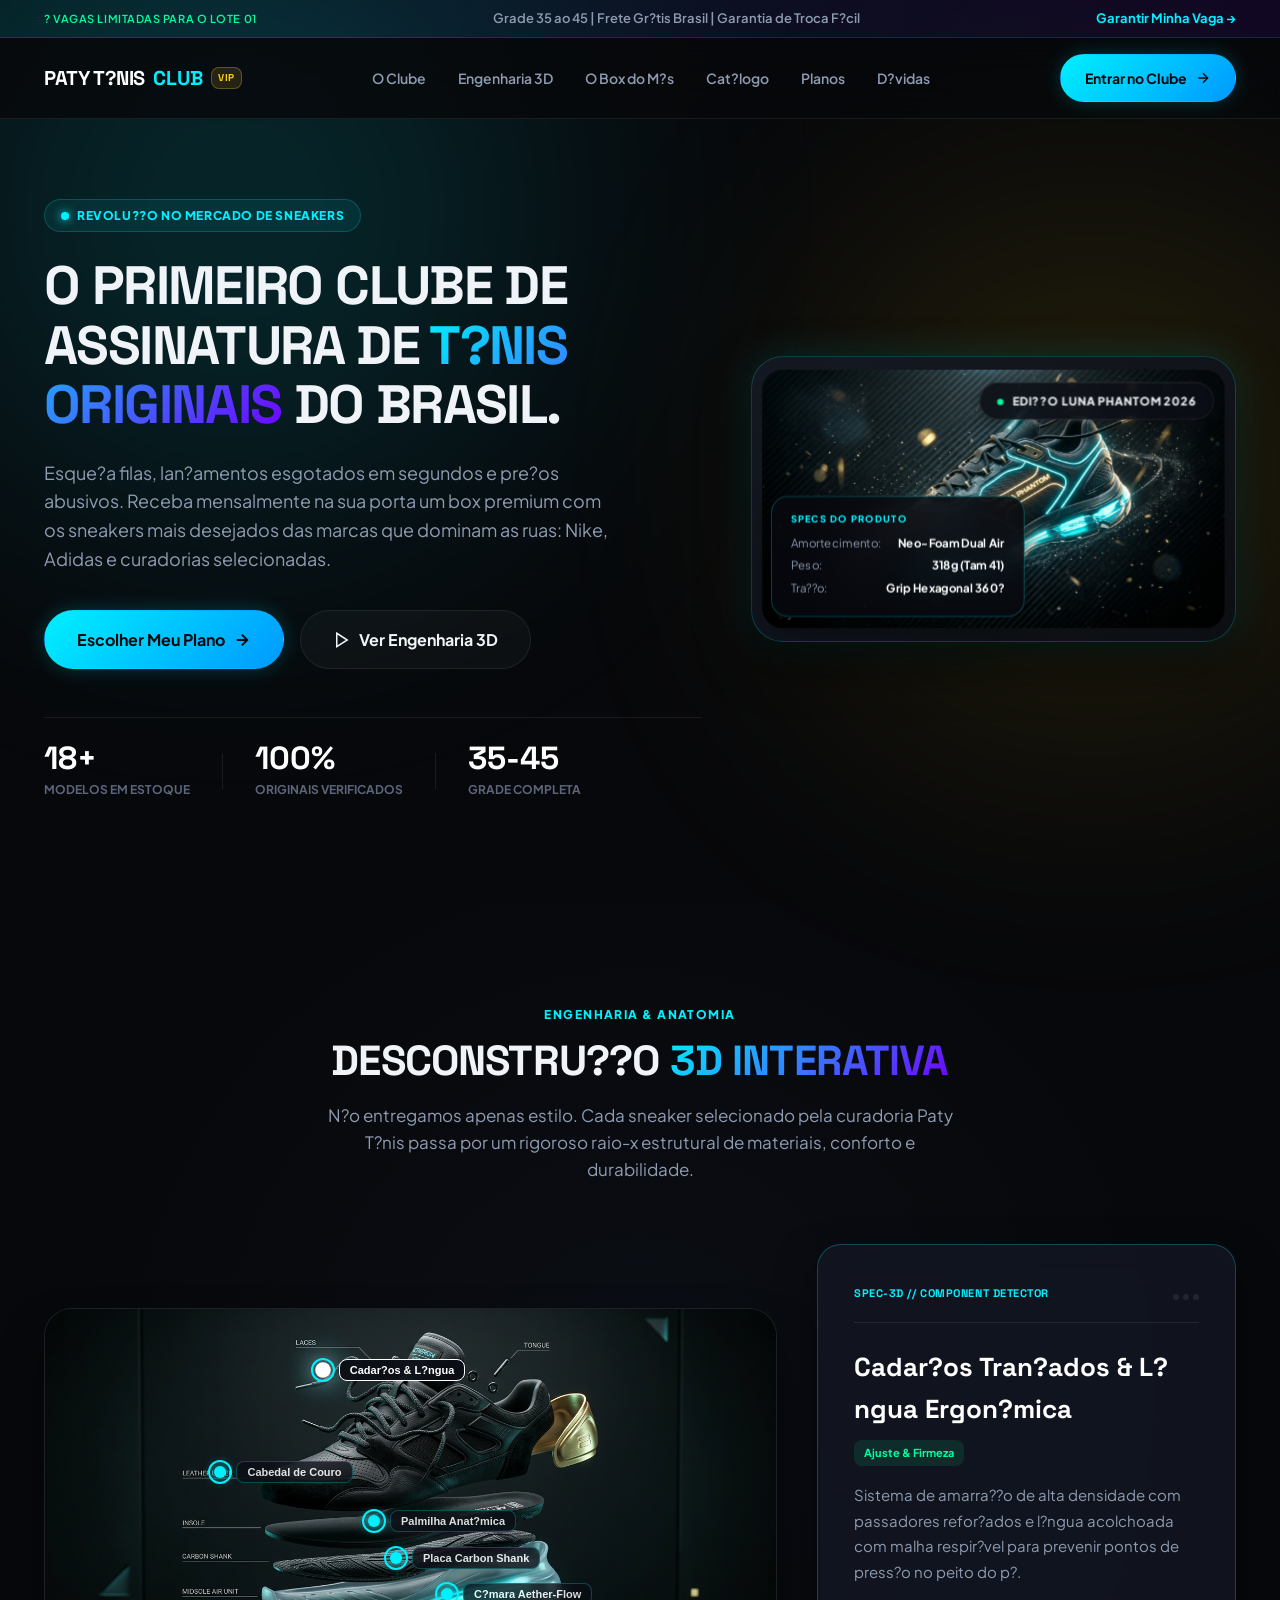
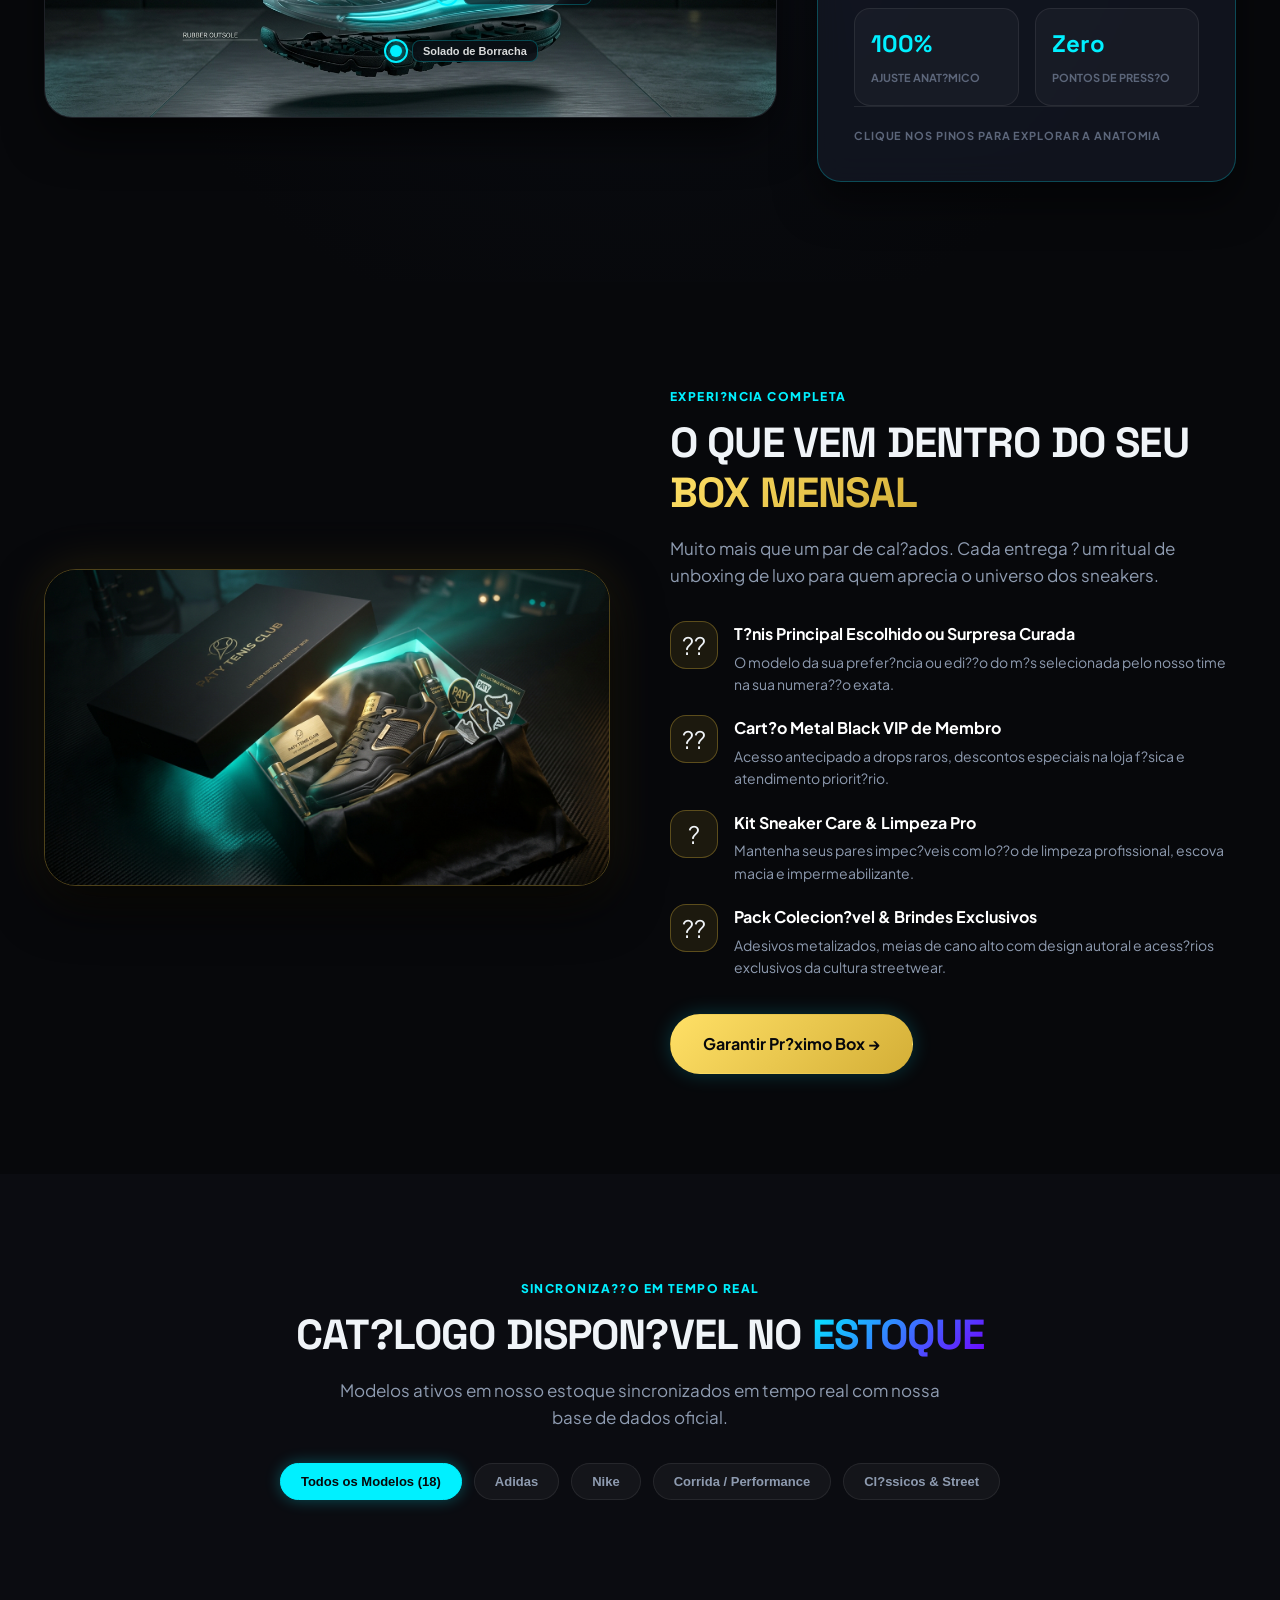
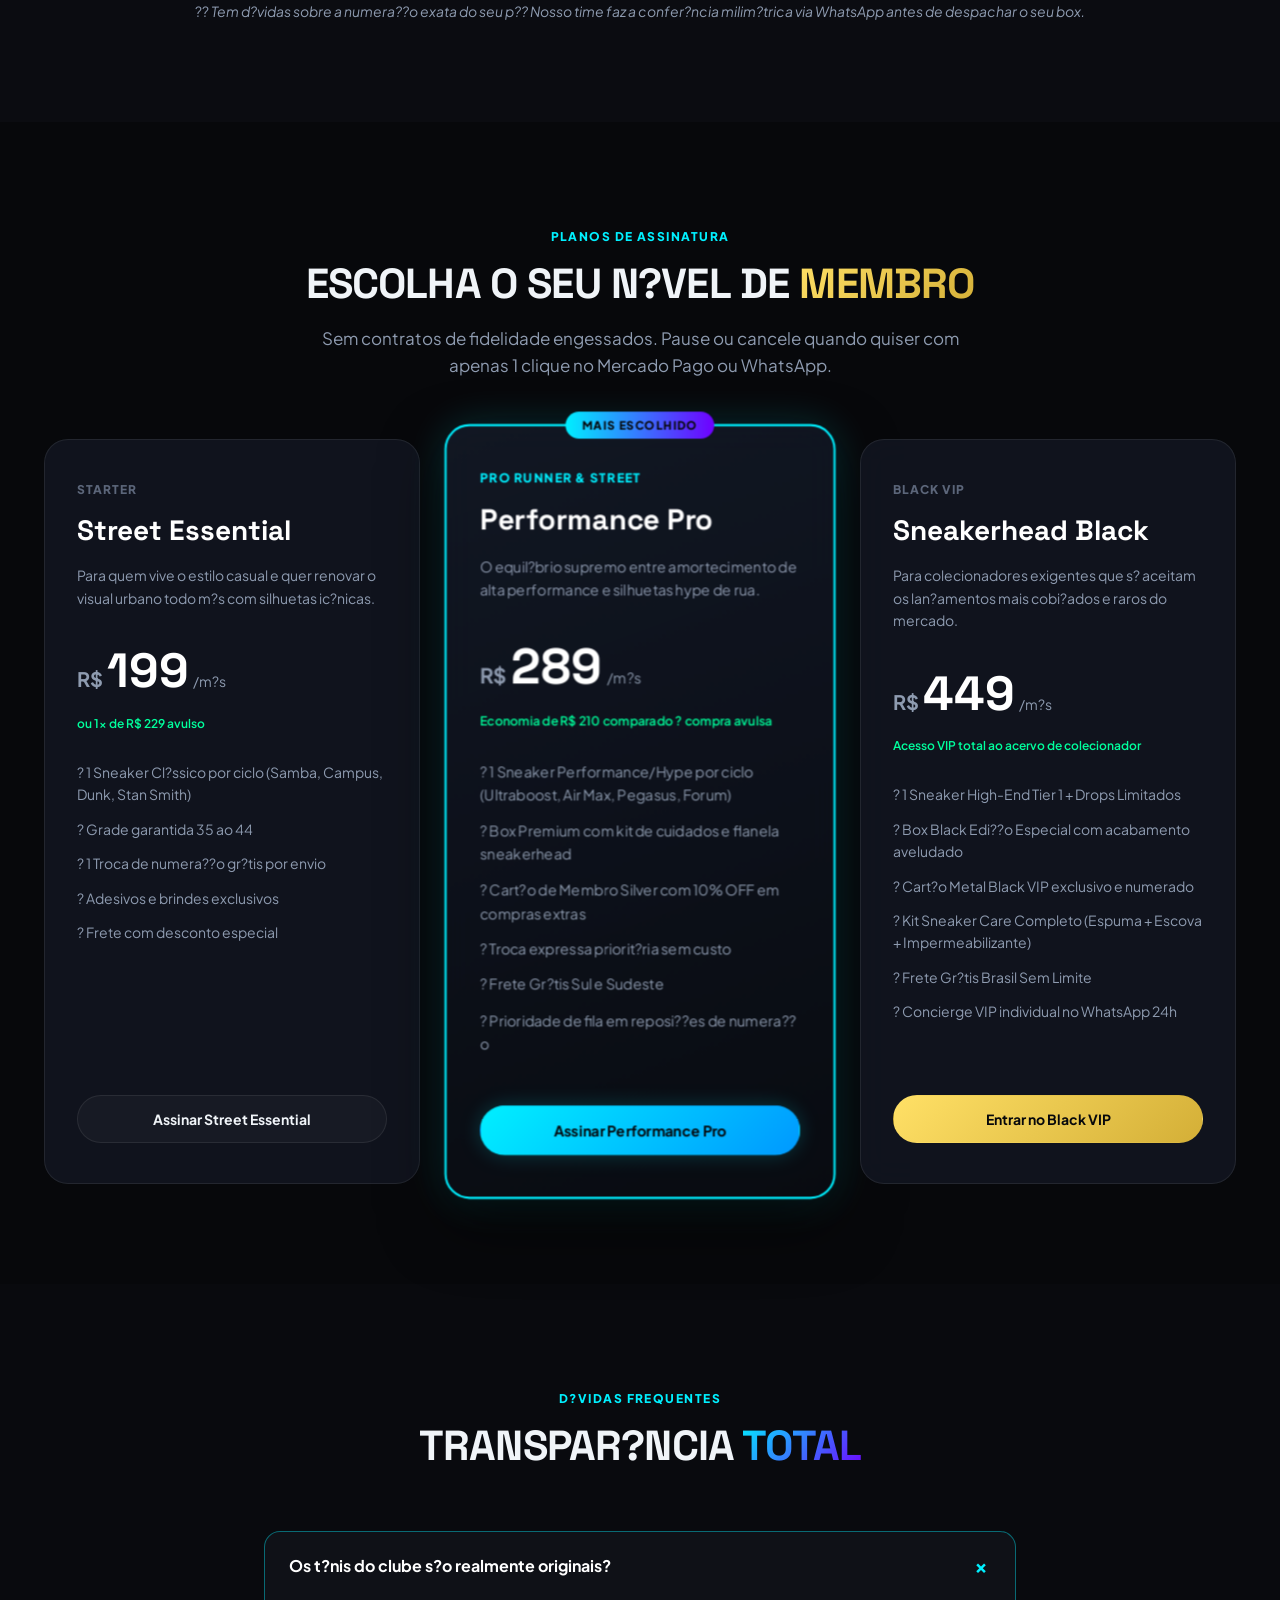
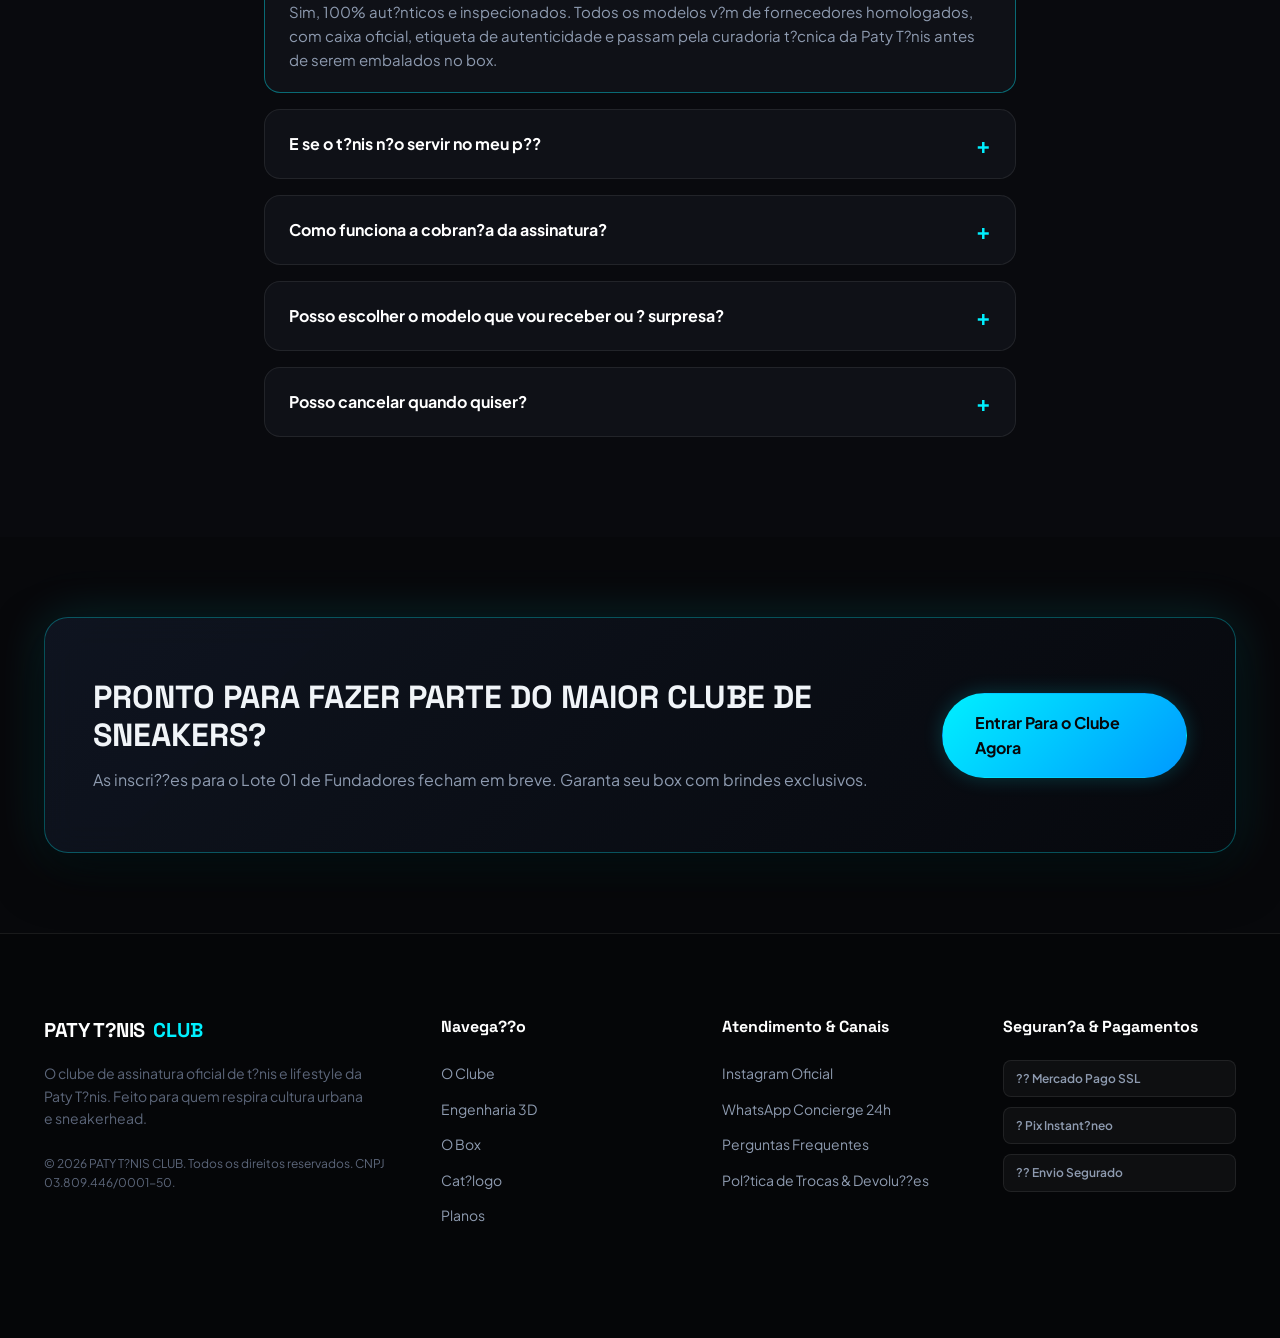
==== index.html @ 96c8514b "feat: landing page modelo Paty Tenis Club com desconstrucao 3D e catalogo integrado" ====
<!DOCTYPE html>
<html lang="pt-BR">
<head>
  <meta charset="UTF-8">
  <meta name="viewport" content="width=device-width, initial-scale=1.0">
  <title>PATY T?NIS CLUB | O Clube de Assinatura Definitivo de Sneakers</title>
  <meta name="description" content="Receba mensalmente t?nis originais Nike, Adidas e edi??es exclusivas direto na sua porta com o Paty T?nis Club.">
  
  <!-- Google Fonts -->
  <link rel="preconnect" href="https://fonts.googleapis.com">
  <link rel="preconnect" href="https://fonts.gstatic.com" crossorigin>
  <link href="https://fonts.googleapis.com/css2?family=Plus+Jakarta+Sans:wght@400;600;700;800&family=Space+Grotesk:wght@500;700&display=swap" rel="stylesheet">
  
  <link rel="stylesheet" href="style.css">
</head>
<body class="dark-theme">
  <!-- Ambient background glow elements -->
  <div class="glow-sphere glow-cyan"></div>
  <div class="glow-sphere glow-gold"></div>

  <!-- Announcement Bar -->
  <div class="announcement-bar">
    <div class="container flex-center-between">
      <span class="badge-live">? VAGAS LIMITADAS PARA O LOTE 01</span>
      <span class="announcement-text">Grade 35 ao 45 | Frete Gr?tis Brasil | Garantia de Troca F?cil</span>
      <a href="#planos" class="announcement-link">Garantir Minha Vaga &rarr;</a>
    </div>
  </div>

  <!-- Header / Navigation -->
  <header class="site-header">
    <div class="container nav-container">
      <a href="#" class="logo">
        <span class="logo-brand">PATY T?NIS</span>
        <span class="logo-club">CLUB</span>
        <span class="tag-vip">VIP</span>
      </a>

      <nav class="nav-links">
        <a href="#clube">O Clube</a>
        <a href="#desconstrucao">Engenharia 3D</a>
        <a href="#box">O Box do M?s</a>
        <a href="#catalogo">Cat?logo</a>
        <a href="#planos">Planos</a>
        <a href="#faq">D?vidas</a>
      </nav>

      <div class="nav-actions">
        <a href="#planos" class="btn btn-primary btn-glow">
          <span>Entrar no Clube</span>
          <svg width="16" height="16" viewBox="0 0 24 24" fill="none" stroke="currentColor" stroke-width="2"><path d="M5 12h14M12 5l7 7-7 7"/></svg>
        </a>
      </div>
    </div>
  </header>

  <!-- Hero Section -->
  <section class="hero-section" id="clube">
    <div class="container hero-grid">
      <div class="hero-content">
        <div class="hero-badge">
          <span class="pill-pulse"></span>
          <span>REVOLU??O NO MERCADO DE SNEAKERS</span>
        </div>
        
        <h1 class="hero-title">
          O PRIMEIRO CLUBE DE ASSINATURA DE <span class="text-gradient-cyan">T?NIS ORIGINAIS</span> DO BRASIL.
        </h1>
        
        <p class="hero-subtitle">
          Esque?a filas, lan?amentos esgotados em segundos e pre?os abusivos. Receba mensalmente na sua porta um box premium com os sneakers mais desejados das marcas que dominam as ruas: Nike, Adidas e curadorias selecionadas.
        </p>

        <div class="hero-cta-group">
          <a href="#planos" class="btn btn-primary btn-lg btn-glow">
            <span>Escolher Meu Plano</span>
            <svg width="18" height="18" viewBox="0 0 24 24" fill="none" stroke="currentColor" stroke-width="2.5"><path d="M5 12h14M12 5l7 7-7 7"/></svg>
          </a>
          <a href="#desconstrucao" class="btn btn-outline btn-lg">
            <svg width="18" height="18" viewBox="0 0 24 24" fill="none" stroke="currentColor" stroke-width="2"><polygon points="5 3 19 12 5 21 5 3"/></svg>
            <span>Ver Engenharia 3D</span>
          </a>
        </div>

        <div class="hero-stats-row">
          <div class="stat-box">
            <span class="stat-num">18+</span>
            <span class="stat-label">Modelos em Estoque</span>
          </div>
          <div class="stat-separator"></div>
          <div class="stat-box">
            <span class="stat-num">100%</span>
            <span class="stat-label">Originais Verificados</span>
          </div>
          <div class="stat-separator"></div>
          <div class="stat-box">
            <span class="stat-num">35-45</span>
            <span class="stat-label">Grade Completa</span>
          </div>
        </div>
      </div>

      <div class="hero-visual">
        <div class="hero-card-3d" id="heroCard">
          <div class="card-glass-glow"></div>
          <div class="floating-badge badge-top-right">
            <span class="dot-green"></span> EDI??O LUNA PHANTOM 2026
          </div>
          <img src="assets/hero-sneaker.jpg" alt="T?nis Paty T?nis Club em 3D" class="hero-img-render">
          <div class="floating-hud badge-bottom-left">
            <div class="hud-header">SPECS DO PRODUTO</div>
            <div class="hud-row"><span>Amortecimento:</span> <strong>Neo-Foam Dual Air</strong></div>
            <div class="hud-row"><span>Peso:</span> <strong>318g (Tam 41)</strong></div>
            <div class="hud-row"><span>Tra??o:</span> <strong>Grip Hexagonal 360?</strong></div>
          </div>
        </div>
      </div>
    </div>
  </section>

  <!-- 3D Deconstruction / Exploded View Section -->
  <section class="exploded-section" id="desconstrucao">
    <div class="container">
      <div class="section-header text-center">
        <div class="section-tag">ENGENHARIA & ANATOMIA</div>
        <h2 class="section-title">DESCONSTRU??O <span class="text-gradient-cyan">3D INTERATIVA</span></h2>
        <p class="section-description">
          N?o entregamos apenas estilo. Cada sneaker selecionado pela curadoria Paty T?nis passa por um rigoroso raio-x estrutural de materiais, conforto e durabilidade.
        </p>
      </div>

      <div class="exploded-showcase-container">
        <div class="exploded-image-wrapper" id="explodedWrapper">
          <img src="assets/exploded-view.jpg" alt="T?nis Exploded View Desconstru?do 3D" class="exploded-img">
          
          <!-- Interactive Hotspot Pins -->
          <button class="hotspot-pin pin-1 active" data-target="laces" style="top: 15%; left: 38%;">
            <span class="pin-core"></span>
            <span class="pin-wave"></span>
            <span class="pin-label">Cadar?os & L?ngua</span>
          </button>

          <button class="hotspot-pin pin-2" data-target="upper" style="top: 40%; left: 24%;">
            <span class="pin-core"></span>
            <span class="pin-wave"></span>
            <span class="pin-label">Cabedal de Couro</span>
          </button>

          <button class="hotspot-pin pin-3" data-target="insole" style="top: 52%; left: 45%;">
            <span class="pin-core"></span>
            <span class="pin-wave"></span>
            <span class="pin-label">Palmilha Anat?mica</span>
          </button>

          <button class="hotspot-pin pin-4" data-target="shank" style="top: 61%; left: 48%;">
            <span class="pin-core"></span>
            <span class="pin-wave"></span>
            <span class="pin-label">Placa Carbon Shank</span>
          </button>

          <button class="hotspot-pin pin-5" data-target="air" style="top: 70%; left: 55%;">
            <span class="pin-core"></span>
            <span class="pin-wave"></span>
            <span class="pin-label">C?mara Aether-Flow</span>
          </button>

          <button class="hotspot-pin pin-6" data-target="outsole" style="top: 84%; left: 48%;">
            <span class="pin-core"></span>
            <span class="pin-wave"></span>
            <span class="pin-label">Solado de Borracha</span>
          </button>
        </div>

        <!-- Detail Inspector Card -->
        <div class="exploded-inspector-card glass-panel">
          <div class="inspector-header">
            <span class="tech-id">SPEC-3D // COMPONENT DETECTOR</span>
            <div class="tech-dots"><span></span><span></span><span></span></div>
          </div>
          
          <div class="spec-content" id="specContentDisplay">
            <h3 class="spec-title" id="specTitle">Cadar?os Tran?ados & L?ngua Ergon?mica</h3>
            <span class="spec-badge" id="specBadge">Ajuste & Firmeza</span>
            <p class="spec-text" id="specDescription">
              Sistema de amarra??o de alta densidade com passadores refor?ados e l?ngua acolchoada com malha respir?vel para prevenir pontos de press?o no peito do p?.
            </p>
            <div class="spec-metrics">
              <div class="metric-box">
                <span class="metric-value" id="specMetric1">100%</span>
                <span class="metric-label" id="specMetricLabel1">Ajuste Anat?mico</span>
              </div>
              <div class="metric-box">
                <span class="metric-value" id="specMetric2">Zero</span>
                <span class="metric-label" id="specMetricLabel2">Pontos de Press?o</span>
              </div>
            </div>
          </div>

          <div class="inspector-footer">
            <span>CLIQUE NOS PINOS PARA EXPLORAR A ANATOMIA</span>
          </div>
        </div>
      </div>
    </div>
  </section>

  <!-- Unboxing Section -->
  <section class="unboxing-section" id="box">
    <div class="container">
      <div class="unboxing-grid">
        <div class="unboxing-visual">
          <div class="unboxing-glow-box">
            <img src="assets/club-box.jpg" alt="Paty T?nis Club Box do M?s" class="unboxing-img">
          </div>
        </div>

        <div class="unboxing-info">
          <div class="section-tag text-gold">EXPERI?NCIA COMPLETA</div>
          <h2 class="section-title">O QUE VEM DENTRO DO SEU <span class="text-gradient-gold">BOX MENSAL</span></h2>
          <p class="unboxing-p">
            Muito mais que um par de cal?ados. Cada entrega ? um ritual de unboxing de luxo para quem aprecia o universo dos sneakers.
          </p>

          <div class="box-perks-list">
            <div class="box-perk-item">
              <div class="perk-icon-gold">??</div>
              <div>
                <h4>T?nis Principal Escolhido ou Surpresa Curada</h4>
                <p>O modelo da sua prefer?ncia ou edi??o do m?s selecionada pelo nosso time na sua numera??o exata.</p>
              </div>
            </div>

            <div class="box-perk-item">
              <div class="perk-icon-gold">??</div>
              <div>
                <h4>Cart?o Metal Black VIP de Membro</h4>
                <p>Acesso antecipado a drops raros, descontos especiais na loja f?sica e atendimento priorit?rio.</p>
              </div>
            </div>

            <div class="box-perk-item">
              <div class="perk-icon-gold">?</div>
              <div>
                <h4>Kit Sneaker Care & Limpeza Pro</h4>
                <p>Mantenha seus pares impec?veis com lo??o de limpeza profissional, escova macia e impermeabilizante.</p>
              </div>
            </div>

            <div class="box-perk-item">
              <div class="perk-icon-gold">??</div>
              <div>
                <h4>Pack Colecion?vel & Brindes Exclusivos</h4>
                <p>Adesivos metalizados, meias de cano alto com design autoral e acess?rios exclusivos da cultura streetwear.</p>
              </div>
            </div>
          </div>

          <div class="unboxing-cta-row">
            <a href="#planos" class="btn btn-gold btn-lg btn-glow">Garantir Pr?ximo Box &rarr;</a>
          </div>
        </div>
      </div>
    </div>
  </section>

  <!-- Realtime Catalog / Google Sheet Sync Section -->
  <section class="catalog-section" id="catalogo">
    <div class="container">
      <div class="section-header text-center">
        <div class="section-tag">SINCRONIZA??O EM TEMPO REAL</div>
        <h2 class="section-title">CAT?LOGO DISPON?VEL NO <span class="text-gradient-cyan">ESTOQUE</span></h2>
        <p class="section-description">
          Modelos ativos em nosso estoque sincronizados em tempo real com nossa base de dados oficial.
        </p>

        <!-- Filter Buttons -->
        <div class="catalog-filter-bar">
          <button class="filter-btn active" data-filter="all">Todos os Modelos (18)</button>
          <button class="filter-btn" data-filter="ADIDAS">Adidas</button>
          <button class="filter-btn" data-filter="NIKE">Nike</button>
          <button class="filter-btn" data-filter="Corrida">Corrida / Performance</button>
          <button class="filter-btn" data-filter="Streets">Cl?ssicos & Street</button>
        </div>
      </div>

      <div class="catalog-grid" id="catalogGrid">
        <!-- Dynamic Cards populated via app.js -->
      </div>

      <div class="catalog-footer-note">
        <p>?? <em>Tem d?vidas sobre a numera??o exata do seu p?? Nosso time faz a confer?ncia milim?trica via WhatsApp antes de despachar o seu box.</em></p>
      </div>
    </div>
  </section>

  <!-- Pricing & Subscription Tiers -->
  <section class="pricing-section" id="planos">
    <div class="container">
      <div class="section-header text-center">
        <div class="section-tag text-gold">PLANOS DE ASSINATURA</div>
        <h2 class="section-title">ESCOLHA O SEU N?VEL DE <span class="text-gradient-gold">MEMBRO</span></h2>
        <p class="section-description">
          Sem contratos de fidelidade engessados. Pause ou cancele quando quiser com apenas 1 clique no Mercado Pago ou WhatsApp.
        </p>
      </div>

      <div class="pricing-grid">
        <!-- Tier 1 -->
        <div class="pricing-card glass-panel">
          <div class="card-tier-badge">STARTER</div>
          <h3 class="tier-name">Street Essential</h3>
          <p class="tier-desc">Para quem vive o estilo casual e quer renovar o visual urbano todo m?s com silhuetas ic?nicas.</p>
          
          <div class="price-block">
            <span class="currency">R$</span>
            <span class="amount">199</span>
            <span class="period">/m?s</span>
          </div>
          <span class="price-sub">ou 1x de R$ 229 avulso</span>

          <ul class="tier-features">
            <li>? 1 Sneaker Cl?ssico por ciclo (Samba, Campus, Dunk, Stan Smith)</li>
            <li>? Grade garantida 35 ao 44</li>
            <li>? 1 Troca de numera??o gr?tis por envio</li>
            <li>? Adesivos e brindes exclusivos</li>
            <li>? Frete com desconto especial</li>
          </ul>

          <a href="https://wa.me/5519999999999?text=Ol%C3%A1%2C%20quero%20assinar%20o%20Plano%20Street%20Essential%20no%20Paty%20T%C3%AAnis%20Club!" target="_blank" class="btn btn-outline btn-block">Assinar Street Essential</a>
        </div>

        <!-- Tier 2 (Highlighted) -->
        <div class="pricing-card glass-panel featured-tier">
          <div class="featured-ribbon">MAIS ESCOLHIDO</div>
          <div class="card-tier-badge badge-glow">PRO RUNNER & STREET</div>
          <h3 class="tier-name">Performance Pro</h3>
          <p class="tier-desc">O equil?brio supremo entre amortecimento de alta performance e silhuetas hype de rua.</p>
          
          <div class="price-block">
            <span class="currency">R$</span>
            <span class="amount">289</span>
            <span class="period">/m?s</span>
          </div>
          <span class="price-sub">Economia de R$ 210 comparado ? compra avulsa</span>

          <ul class="tier-features">
            <li>? 1 Sneaker Performance/Hype por ciclo (Ultraboost, Air Max, Pegasus, Forum)</li>
            <li>? Box Premium com kit de cuidados e flanela sneakerhead</li>
            <li>? Cart?o de Membro Silver com 10% OFF em compras extras</li>
            <li>? Troca expressa priorit?ria sem custo</li>
            <li>? Frete Gr?tis Sul e Sudeste</li>
            <li>? Prioridade de fila em reposi??es de numera??o</li>
          </ul>

          <a href="https://wa.me/5519999999999?text=Ol%C3%A1%2C%20quero%20assinar%20o%20Plano%20Performance%20Pro%20no%20Paty%20T%C3%AAnis%20Club!" target="_blank" class="btn btn-primary btn-glow btn-block">Assinar Performance Pro</a>
        </div>

        <!-- Tier 3 -->
        <div class="pricing-card glass-panel">
          <div class="card-tier-badge text-gold">BLACK VIP</div>
          <h3 class="tier-name">Sneakerhead Black</h3>
          <p class="tier-desc">Para colecionadores exigentes que s? aceitam os lan?amentos mais cobi?ados e raros do mercado.</p>
          
          <div class="price-block">
            <span class="currency">R$</span>
            <span class="amount">449</span>
            <span class="period">/m?s</span>
          </div>
          <span class="price-sub">Acesso VIP total ao acervo de colecionador</span>

          <ul class="tier-features">
            <li>? 1 Sneaker High-End Tier 1 + Drops Limitados</li>
            <li>? Box Black Edi??o Especial com acabamento aveludado</li>
            <li>? Cart?o Metal Black VIP exclusivo e numerado</li>
            <li>? Kit Sneaker Care Completo (Espuma + Escova + Impermeabilizante)</li>
            <li>? Frete Gr?tis Brasil Sem Limite</li>
            <li>? Concierge VIP individual no WhatsApp 24h</li>
          </ul>

          <a href="https://wa.me/5519999999999?text=Ol%C3%A1%2C%20quero%20assinar%20o%20Plano%20Sneakerhead%20Black%20no%20Paty%20T%C3%AAnis%20Club!" target="_blank" class="btn btn-gold btn-block">Entrar no Black VIP</a>
        </div>
      </div>
    </div>
  </section>

  <!-- FAQ Section -->
  <section class="faq-section" id="faq">
    <div class="container faq-container">
      <div class="section-header text-center">
        <div class="section-tag">D?VIDAS FREQUENTES</div>
        <h2 class="section-title">TRANSPAR?NCIA <span class="text-gradient-cyan">TOTAL</span></h2>
      </div>

      <div class="faq-accordion">
        <div class="faq-item active">
          <button class="faq-question">
            <span>Os t?nis do clube s?o realmente originais?</span>
            <span class="faq-icon">+</span>
          </button>
          <div class="faq-answer">
            <p>Sim, 100% aut?nticos e inspecionados. Todos os modelos v?m de fornecedores homologados, com caixa oficial, etiqueta de autenticidade e passam pela curadoria t?cnica da Paty T?nis antes de serem embalados no box.</p>
          </div>
        </div>

        <div class="faq-item">
          <button class="faq-question">
            <span>E se o t?nis n?o servir no meu p??</span>
            <span class="faq-icon">+</span>
          </button>
          <div class="faq-answer">
            <p>Voc? tem garantia incondicional de primeira troca gratuita! Basta avisar nosso concierge no WhatsApp em at? 7 dias que enviamos o c?digo de postagem reversa e despachamos a numera??o correta.</p>
          </div>
        </div>

        <div class="faq-item">
          <button class="faq-question">
            <span>Como funciona a cobran?a da assinatura?</span>
            <span class="faq-icon">+</span>
          </button>
          <div class="faq-answer">
            <p>A cobran?a ? realizada atrav?s do Mercado Pago. Voc? pode pagar por Cart?o de Cr?dito recorrente (sem comprometer o limite total do cart?o, apenas a mensalidade do m?s) ou via Pix Autom?tico mensal.</p>
          </div>
        </div>

        <div class="faq-item">
          <button class="faq-question">
            <span>Posso escolher o modelo que vou receber ou ? surpresa?</span>
            <span class="faq-icon">+</span>
          </button>
          <div class="faq-answer">
            <p>Voc? tem o controle! Todo m?s voc? pode tanto escolher diretamente no nosso cat?logo online qual modelo prefere receber, quanto optar pelo modo Mystery Box (onde nossa curadoria seleciona um par surpresa no seu estilo e numera??o).</p>
          </div>
        </div>

        <div class="faq-item">
          <button class="faq-question">
            <span>Posso cancelar quando quiser?</span>
            <span class="faq-icon">+</span>
          </button>
          <div class="faq-answer">
            <p>Com certeza. N?o exigimos tempo m?nimo de perman?ncia. Voc? pode pausar durante uma viagem ou cancelar a qualquer momento sem nenhuma taxa ou complica??o.</p>
          </div>
        </div>
      </div>
    </div>
  </section>

  <!-- Final CTA Banner -->
  <section class="cta-banner-section">
    <div class="container">
      <div class="cta-banner-box glass-panel">
        <div class="cta-banner-content">
          <h2>PRONTO PARA FAZER PARTE DO MAIOR CLUBE DE SNEAKERS?</h2>
          <p>As inscri??es para o Lote 01 de Fundadores fecham em breve. Garanta seu box com brindes exclusivos.</p>
        </div>
        <div class="cta-banner-actions">
          <a href="#planos" class="btn btn-primary btn-lg btn-glow">Entrar Para o Clube Agora</a>
        </div>
      </div>
    </div>
  </section>

  <!-- Site Footer -->
  <footer class="site-footer">
    <div class="container footer-grid">
      <div class="footer-brand-col">
        <div class="logo">
          <span class="logo-brand">PATY T?NIS</span>
          <span class="logo-club">CLUB</span>
        </div>
        <p class="footer-text">
          O clube de assinatura oficial de t?nis e lifestyle da Paty T?nis. Feito para quem respira cultura urbana e sneakerhead.
        </p>
        <p class="footer-copy">&copy; 2026 PATY T?NIS CLUB. Todos os direitos reservados. CNPJ 03.809.446/0001-50.</p>
      </div>

      <div class="footer-col">
        <h4>Navega??o</h4>
        <ul>
          <li><a href="#clube">O Clube</a></li>
          <li><a href="#desconstrucao">Engenharia 3D</a></li>
          <li><a href="#box">O Box</a></li>
          <li><a href="#catalogo">Cat?logo</a></li>
          <li><a href="#planos">Planos</a></li>
        </ul>
      </div>

      <div class="footer-col">
        <h4>Atendimento & Canais</h4>
        <ul>
          <li><a href="https://www.instagram.com" target="_blank">Instagram Oficial</a></li>
          <li><a href="https://wa.me/5519999999999" target="_blank">WhatsApp Concierge 24h</a></li>
          <li><a href="#faq">Perguntas Frequentes</a></li>
          <li><a href="#">Pol?tica de Trocas & Devolu??es</a></li>
        </ul>
      </div>

      <div class="footer-col">
        <h4>Seguran?a & Pagamentos</h4>
        <div class="security-badges">
          <span class="sec-badge">?? Mercado Pago SSL</span>
          <span class="sec-badge">? Pix Instant?neo</span>
          <span class="sec-badge">?? Envio Segurado</span>
        </div>
      </div>
    </div>
  </footer>

  <script src="app.js"></script>
</body>
</html>
---- style.css ----
/* ==========================================================================
   PATY T?NIS CLUB - LUXURY DARK DESIGN SYSTEM
   ========================================================================== */

:root {
  --bg-primary: #07080b;
  --bg-secondary: #0f1117;
  --bg-tertiary: #161922;
  --bg-glass: rgba(18, 22, 32, 0.7);
  --bg-glass-card: rgba(22, 27, 40, 0.65);
  
  --border-subtle: rgba(255, 255, 255, 0.08);
  --border-glow: rgba(0, 240, 255, 0.3);
  --border-gold: rgba(212, 175, 55, 0.35);

  --text-main: #f0f4f8;
  --text-muted: #8e9bb0;
  --text-dim: #5c667a;

  --accent-cyan: #00f0ff;
  --accent-cyan-hover: #00d2df;
  --accent-gold: #ffd000;
  --accent-gold-dark: #b89018;
  --accent-green: #00ff9d;

  --font-main: 'Plus Jakarta Sans', -apple-system, BlinkMacSystemFont, sans-serif;
  --font-display: 'Space Grotesk', -apple-system, BlinkMacSystemFont, sans-serif;

  --radius-sm: 8px;
  --radius-md: 16px;
  --radius-lg: 24px;
  --radius-full: 9999px;

  --shadow-sm: 0 4px 12px rgba(0,0,0,0.3);
  --shadow-glow: 0 0 30px rgba(0, 240, 255, 0.25);
  --shadow-gold: 0 0 30px rgba(212, 175, 55, 0.2);
}

*, *::before, *::after {
  box-sizing: border-box;
  margin: 0;
  padding: 0;
}

html {
  scroll-behavior: smooth;
}

body {
  font-family: var(--font-main);
  background-color: var(--bg-primary);
  color: var(--text-main);
  line-height: 1.6;
  overflow-x: hidden;
  position: relative;
  -webkit-font-smoothing: antialiased;
}

/* Ambient glow orbs */
.glow-sphere {
  position: fixed;
  border-radius: 50%;
  filter: blur(140px);
  pointer-events: none;
  z-index: 0;
  opacity: 0.15;
}

.glow-cyan {
  top: -10%;
  left: -5%;
  width: 600px;
  height: 600px;
  background: var(--accent-cyan);
}

.glow-gold {
  bottom: 20%;
  right: -5%;
  width: 500px;
  height: 500px;
  background: var(--accent-gold);
}

.container {
  width: 100%;
  max-width: 1240px;
  margin: 0 auto;
  padding: 0 24px;
  position: relative;
  z-index: 1;
}

/* Utilities */
.flex-center-between {
  display: flex;
  align-items: center;
  justify-content: space-between;
}

.text-center {
  text-align: center;
}

.text-gradient-cyan {
  background: linear-gradient(135deg, #00f0ff 0%, #7000ff 100%);
  -webkit-background-clip: text;
  -webkit-text-fill-color: transparent;
}

.text-gradient-gold {
  background: linear-gradient(135deg, #ffe066 0%, #d4af37 100%);
  -webkit-background-clip: text;
  -webkit-text-fill-color: transparent;
}

.text-gold {
  color: var(--accent-gold);
}

/* Announcement Bar */
.announcement-bar {
  background: linear-gradient(90deg, rgba(0, 240, 255, 0.08) 0%, rgba(112, 0, 255, 0.1) 100%);
  border-bottom: 1px solid rgba(0, 240, 255, 0.15);
  font-size: 13px;
  padding: 8px 0;
  font-weight: 600;
}

.badge-live {
  color: var(--accent-green);
  font-size: 11px;
  letter-spacing: 0.05em;
  text-transform: uppercase;
}

.announcement-text {
  color: var(--text-muted);
}

.announcement-link {
  color: var(--accent-cyan);
  text-decoration: none;
  font-weight: 700;
  transition: opacity 0.2s;
}

.announcement-link:hover {
  opacity: 0.8;
}

/* Site Header */
.site-header {
  position: sticky;
  top: 0;
  z-index: 100;
  backdrop-filter: blur(20px);
  -webkit-backdrop-filter: blur(20px);
  background: rgba(7, 8, 11, 0.8);
  border-bottom: 1px solid var(--border-subtle);
  padding: 16px 0;
}

.nav-container {
  display: flex;
  align-items: center;
  justify-content: space-between;
}

.logo {
  text-decoration: none;
  display: flex;
  align-items: center;
  gap: 8px;
  font-family: var(--font-display);
}

.logo-brand {
  font-size: 20px;
  font-weight: 800;
  letter-spacing: -0.02em;
  color: #fff;
}

.logo-club {
  font-size: 20px;
  font-weight: 800;
  color: var(--accent-cyan);
}

.tag-vip {
  font-size: 10px;
  background: rgba(212, 175, 55, 0.15);
  color: var(--accent-gold);
  border: 1px solid var(--border-gold);
  padding: 2px 6px;
  border-radius: var(--radius-sm);
  font-weight: 800;
  letter-spacing: 0.05em;
}

.nav-links {
  display: flex;
  align-items: center;
  gap: 32px;
}

.nav-links a {
  color: var(--text-muted);
  text-decoration: none;
  font-size: 14px;
  font-weight: 600;
  transition: color 0.2s ease;
}

.nav-links a:hover {
  color: var(--accent-cyan);
}

/* Buttons */
.btn {
  display: inline-flex;
  align-items: center;
  justify-content: center;
  gap: 8px;
  font-family: var(--font-main);
  font-size: 14px;
  font-weight: 700;
  padding: 12px 24px;
  border-radius: var(--radius-full);
  text-decoration: none;
  cursor: pointer;
  transition: all 0.3s cubic-bezier(0.16, 1, 0.3, 1);
  border: 1px solid transparent;
}

.btn-lg {
  padding: 16px 32px;
  font-size: 16px;
}

.btn-block {
  width: 100%;
}

.btn-primary {
  background: linear-gradient(135deg, #00f0ff 0%, #0099ff 100%);
  color: #07080b;
}

.btn-primary:hover {
  transform: translateY(-2px);
  box-shadow: var(--shadow-glow);
  filter: brightness(1.1);
}

.btn-gold {
  background: linear-gradient(135deg, #ffe066 0%, #d4af37 100%);
  color: #07080b;
}

.btn-gold:hover {
  transform: translateY(-2px);
  box-shadow: var(--shadow-gold);
  filter: brightness(1.1);
}

.btn-outline {
  background: rgba(255, 255, 255, 0.03);
  color: var(--text-main);
  border: 1px solid var(--border-subtle);
}

.btn-outline:hover {
  background: rgba(255, 255, 255, 0.08);
  border-color: var(--accent-cyan);
  color: var(--accent-cyan);
}

.btn-glow {
  box-shadow: 0 0 20px rgba(0, 240, 255, 0.2);
}

/* Glass panel */
.glass-panel {
  background: var(--bg-glass-card);
  backdrop-filter: blur(16px);
  -webkit-backdrop-filter: blur(16px);
  border: 1px solid var(--border-subtle);
  border-radius: var(--radius-lg);
}

/* Hero Section */
.hero-section {
  padding: 80px 0 100px;
  position: relative;
}

.hero-grid {
  display: grid;
  grid-template-columns: 1.15fr 0.85fr;
  gap: 50px;
  align-items: center;
}

.hero-badge {
  display: inline-flex;
  align-items: center;
  gap: 8px;
  background: rgba(0, 240, 255, 0.08);
  border: 1px solid rgba(0, 240, 255, 0.2);
  padding: 6px 16px;
  border-radius: var(--radius-full);
  font-size: 12px;
  font-weight: 800;
  letter-spacing: 0.05em;
  color: var(--accent-cyan);
  margin-bottom: 24px;
}

.pill-pulse {
  width: 8px;
  height: 8px;
  border-radius: 50%;
  background: var(--accent-cyan);
  box-shadow: 0 0 10px var(--accent-cyan);
  animation: pulse 1.8s infinite;
}

@keyframes pulse {
  0% { transform: scale(0.9); opacity: 0.7; }
  50% { transform: scale(1.4); opacity: 1; }
  100% { transform: scale(0.9); opacity: 0.7; }
}

.hero-title {
  font-family: var(--font-display);
  font-size: 54px;
  line-height: 1.1;
  font-weight: 800;
  letter-spacing: -0.03em;
  margin-bottom: 24px;
}

.hero-subtitle {
  font-size: 18px;
  color: var(--text-muted);
  line-height: 1.6;
  margin-bottom: 36px;
  max-width: 580px;
}

.hero-cta-group {
  display: flex;
  align-items: center;
  gap: 16px;
  margin-bottom: 48px;
}

.hero-stats-row {
  display: flex;
  align-items: center;
  gap: 32px;
  padding-top: 24px;
  border-top: 1px solid var(--border-subtle);
}

.stat-box {
  display: flex;
  flex-direction: column;
}

.stat-num {
  font-family: var(--font-display);
  font-size: 32px;
  font-weight: 800;
  color: #fff;
  line-height: 1;
}

.stat-label {
  font-size: 12px;
  color: var(--text-dim);
  text-transform: uppercase;
  font-weight: 700;
  margin-top: 6px;
}

.stat-separator {
  width: 1px;
  height: 36px;
  background: var(--border-subtle);
}

/* Hero Visual / 3D Card */
.hero-visual {
  perspective: 1200px;
}

.hero-card-3d {
  position: relative;
  border-radius: 32px;
  background: linear-gradient(145deg, rgba(22, 27, 40, 0.8), rgba(11, 14, 20, 0.95));
  border: 1px solid rgba(0, 240, 255, 0.2);
  padding: 16px;
  box-shadow: 0 20px 50px rgba(0,0,0,0.6), 0 0 40px rgba(0, 240, 255, 0.15);
  transition: transform 0.2s cubic-bezier(0.1, 0.9, 0.2, 1);
  transform-style: preserve-3d;
}

.hero-img-render {
  width: 100%;
  height: auto;
  border-radius: 20px;
  display: block;
  transform: translateZ(30px);
}

.floating-badge {
  position: absolute;
  background: rgba(11, 14, 20, 0.85);
  backdrop-filter: blur(12px);
  border: 1px solid var(--border-subtle);
  padding: 8px 16px;
  border-radius: var(--radius-full);
  font-size: 11px;
  font-weight: 800;
  letter-spacing: 0.05em;
  transform: translateZ(50px);
  box-shadow: var(--shadow-sm);
}

.badge-top-right {
  top: 30px;
  right: 30px;
  color: var(--text-main);
}

.dot-green {
  display: inline-block;
  width: 6px;
  height: 6px;
  border-radius: 50%;
  background: var(--accent-green);
  margin-right: 6px;
}

.floating-hud {
  position: absolute;
  bottom: 30px;
  left: 30px;
  background: rgba(7, 9, 14, 0.88);
  backdrop-filter: blur(16px);
  border: 1px solid rgba(0, 240, 255, 0.25);
  padding: 14px 18px;
  border-radius: var(--radius-md);
  font-size: 11px;
  transform: translateZ(60px);
  box-shadow: 0 10px 25px rgba(0,0,0,0.5);
}

.hud-header {
  font-size: 9px;
  font-weight: 800;
  letter-spacing: 0.1em;
  color: var(--accent-cyan);
  margin-bottom: 6px;
}

.hud-row {
  display: flex;
  justify-content: space-between;
  gap: 16px;
  margin-bottom: 4px;
}

.hud-row span {
  color: var(--text-muted);
}

.hud-row strong {
  color: #fff;
}

/* Section Header Shared */
.section-header {
  margin-bottom: 60px;
}

.section-tag {
  display: inline-block;
  font-size: 12px;
  font-weight: 800;
  letter-spacing: 0.12em;
  color: var(--accent-cyan);
  text-transform: uppercase;
  margin-bottom: 12px;
}

.section-title {
  font-family: var(--font-display);
  font-size: 42px;
  font-weight: 800;
  letter-spacing: -0.02em;
  line-height: 1.2;
  margin-bottom: 16px;
}

.section-description {
  font-size: 17px;
  color: var(--text-muted);
  max-width: 640px;
  margin: 0 auto;
}

/* 3D Exploded / Deconstructed Section */
.exploded-section {
  padding: 100px 0;
  background: radial-gradient(circle at 50% 50%, rgba(16, 22, 34, 0.4) 0%, rgba(7, 8, 11, 0) 70%);
}

.exploded-showcase-container {
  display: grid;
  grid-template-columns: 1.4fr 0.8fr;
  gap: 40px;
  align-items: center;
}

.exploded-image-wrapper {
  position: relative;
  border-radius: 28px;
  overflow: hidden;
  background: #0b0d13;
  border: 1px solid var(--border-subtle);
  box-shadow: 0 25px 50px -12px rgba(0, 0, 0, 0.8);
}

.exploded-img {
  width: 100%;
  height: auto;
  display: block;
}

/* Hotspot Pins */
.hotspot-pin {
  position: absolute;
  width: 24px;
  height: 24px;
  border: none;
  background: transparent;
  cursor: pointer;
  z-index: 10;
  transform: translate(-50%, -50%);
}

.pin-core {
  position: absolute;
  top: 50%;
  left: 50%;
  transform: translate(-50%, -50%);
  width: 12px;
  height: 12px;
  border-radius: 50%;
  background: var(--accent-cyan);
  box-shadow: 0 0 12px var(--accent-cyan);
  transition: transform 0.2s ease, background 0.2s;
}

.pin-wave {
  position: absolute;
  top: 50%;
  left: 50%;
  transform: translate(-50%, -50%);
  width: 24px;
  height: 24px;
  border-radius: 50%;
  border: 2px solid var(--accent-cyan);
  animation: ripple 2s infinite ease-out;
}

@keyframes ripple {
  0% { transform: translate(-50%, -50%) scale(0.6); opacity: 1; }
  100% { transform: translate(-50%, -50%) scale(2.2); opacity: 0; }
}

.pin-label {
  position: absolute;
  left: 28px;
  top: 50%;
  transform: translateY(-50%);
  background: rgba(11, 14, 20, 0.9);
  backdrop-filter: blur(8px);
  color: #fff;
  font-size: 11px;
  font-weight: 700;
  padding: 4px 10px;
  border-radius: var(--radius-sm);
  border: 1px solid var(--border-glow);
  white-space: nowrap;
  pointer-events: none;
  opacity: 0.85;
  transition: opacity 0.2s, transform 0.2s;
}

.hotspot-pin:hover .pin-core,
.hotspot-pin.active .pin-core {
  background: #fff;
  transform: translate(-50%, -50%) scale(1.3);
  box-shadow: 0 0 18px #fff, 0 0 25px var(--accent-cyan);
}

.hotspot-pin:hover .pin-label,
.hotspot-pin.active .pin-label {
  opacity: 1;
  border-color: #fff;
}

/* Inspector Card */
.exploded-inspector-card {
  padding: 36px;
  position: relative;
  display: flex;
  flex-direction: column;
  justify-content: space-between;
  min-height: 400px;
  border: 1px solid rgba(0, 240, 255, 0.25);
  box-shadow: 0 20px 40px rgba(0,0,0,0.5);
}

.inspector-header {
  display: flex;
  align-items: center;
  justify-content: space-between;
  padding-bottom: 16px;
  border-bottom: 1px solid var(--border-subtle);
  margin-bottom: 24px;
}

.tech-id {
  font-size: 11px;
  font-family: var(--font-display);
  color: var(--accent-cyan);
  font-weight: 700;
  letter-spacing: 0.05em;
}

.tech-dots span {
  display: inline-block;
  width: 6px;
  height: 6px;
  border-radius: 50%;
  background: var(--border-subtle);
  margin-left: 4px;
}

.spec-title {
  font-family: var(--font-display);
  font-size: 26px;
  font-weight: 800;
  margin-bottom: 8px;
  color: #fff;
}

.spec-badge {
  display: inline-block;
  font-size: 11px;
  font-weight: 700;
  color: var(--accent-green);
  background: rgba(0, 255, 157, 0.1);
  padding: 4px 10px;
  border-radius: var(--radius-sm);
  margin-bottom: 16px;
}

.spec-text {
  font-size: 15px;
  color: var(--text-muted);
  line-height: 1.7;
  margin-bottom: 24px;
}

.spec-metrics {
  display: grid;
  grid-template-columns: 1fr 1fr;
  gap: 16px;
  margin-top: 16px;
}

.metric-box {
  background: rgba(255, 255, 255, 0.03);
  border: 1px solid var(--border-subtle);
  padding: 16px;
  border-radius: var(--radius-md);
}

.metric-value {
  display: block;
  font-family: var(--font-display);
  font-size: 24px;
  font-weight: 800;
  color: var(--accent-cyan);
}

.metric-label {
  font-size: 11px;
  color: var(--text-dim);
  text-transform: uppercase;
  font-weight: 700;
}

.inspector-footer {
  font-size: 11px;
  color: var(--text-dim);
  font-weight: 700;
  letter-spacing: 0.08em;
  padding-top: 20px;
  border-top: 1px solid var(--border-subtle);
}

/* Unboxing Section */
.unboxing-section {
  padding: 100px 0;
  position: relative;
}

.unboxing-grid {
  display: grid;
  grid-template-columns: 1fr 1fr;
  gap: 60px;
  align-items: center;
}

.unboxing-visual {
  position: relative;
}

.unboxing-glow-box {
  position: relative;
  border-radius: 32px;
  overflow: hidden;
  border: 1px solid var(--border-gold);
  box-shadow: 0 20px 50px rgba(0,0,0,0.8), 0 0 50px rgba(212, 175, 55, 0.15);
}

.unboxing-img {
  width: 100%;
  height: auto;
  display: block;
}

.unboxing-p {
  font-size: 17px;
  color: var(--text-muted);
  margin-bottom: 32px;
}

.box-perks-list {
  display: flex;
  flex-direction: column;
  gap: 20px;
  margin-bottom: 36px;
}

.box-perk-item {
  display: flex;
  gap: 16px;
  align-items: flex-start;
}

.perk-icon-gold {
  font-size: 24px;
  width: 48px;
  height: 48px;
  border-radius: var(--radius-md);
  background: rgba(212, 175, 55, 0.1);
  border: 1px solid var(--border-gold);
  display: flex;
  align-items: center;
  justify-content: center;
  flex-shrink: 0;
}

.box-perk-item h4 {
  font-size: 16px;
  font-weight: 700;
  color: #fff;
  margin-bottom: 4px;
}

.box-perk-item p {
  font-size: 14px;
  color: var(--text-muted);
}

/* Catalog Section */
.catalog-section {
  padding: 100px 0;
  background: #0b0c11;
}

.catalog-filter-bar {
  display: flex;
  flex-wrap: wrap;
  justify-content: center;
  gap: 12px;
  margin-top: 32px;
}

.filter-btn {
  background: rgba(255, 255, 255, 0.04);
  border: 1px solid var(--border-subtle);
  color: var(--text-muted);
  padding: 10px 20px;
  border-radius: var(--radius-full);
  font-size: 13px;
  font-weight: 700;
  cursor: pointer;
  transition: all 0.2s ease;
}

.filter-btn:hover,
.filter-btn.active {
  background: var(--accent-cyan);
  color: #07080b;
  border-color: var(--accent-cyan);
  box-shadow: 0 0 15px rgba(0, 240, 255, 0.3);
}

.catalog-grid {
  display: grid;
  grid-template-columns: repeat(auto-fill, minmax(280px, 1fr));
  gap: 24px;
  margin-top: 50px;
}

.sneaker-card {
  background: var(--bg-secondary);
  border: 1px solid var(--border-subtle);
  border-radius: var(--radius-lg);
  padding: 24px;
  display: flex;
  flex-direction: column;
  justify-content: space-between;
  transition: transform 0.25s ease, border-color 0.25s ease, box-shadow 0.25s ease;
}

.sneaker-card:hover {
  transform: translateY(-6px);
  border-color: rgba(0, 240, 255, 0.4);
  box-shadow: 0 15px 30px rgba(0,0,0,0.5), 0 0 20px rgba(0, 240, 255, 0.1);
}

.card-brand-badge {
  font-size: 11px;
  font-weight: 800;
  letter-spacing: 0.08em;
  color: var(--accent-cyan);
  text-transform: uppercase;
  margin-bottom: 6px;
}

.card-title {
  font-family: var(--font-display);
  font-size: 20px;
  font-weight: 700;
  color: #fff;
  margin-bottom: 8px;
}

.card-category {
  font-size: 12px;
  color: var(--text-dim);
  margin-bottom: 16px;
}

.card-sizes {
  display: flex;
  flex-wrap: wrap;
  gap: 6px;
  margin-bottom: 20px;
}

.size-pill {
  font-size: 11px;
  font-weight: 600;
  background: rgba(255, 255, 255, 0.05);
  border: 1px solid var(--border-subtle);
  color: var(--text-muted);
  padding: 3px 8px;
  border-radius: var(--radius-sm);
}

.size-pill.available {
  border-color: rgba(0, 255, 157, 0.3);
  color: var(--accent-green);
}

.card-footer {
  display: flex;
  align-items: center;
  justify-content: space-between;
  padding-top: 16px;
  border-top: 1px solid var(--border-subtle);
}

.card-price-ref {
  font-size: 11px;
  color: var(--text-dim);
}

.card-price-val {
  font-size: 15px;
  font-weight: 700;
  color: #fff;
}

.btn-card-select {
  font-size: 12px;
  padding: 6px 14px;
  border-radius: var(--radius-full);
  background: rgba(0, 240, 255, 0.1);
  color: var(--accent-cyan);
  border: 1px solid rgba(0, 240, 255, 0.3);
  text-decoration: none;
  font-weight: 700;
  transition: all 0.2s;
}

.btn-card-select:hover {
  background: var(--accent-cyan);
  color: #07080b;
}

.catalog-footer-note {
  text-align: center;
  margin-top: 40px;
  font-size: 14px;
  color: var(--text-muted);
}

/* Pricing Grid */
.pricing-section {
  padding: 100px 0;
}

.pricing-grid {
  display: grid;
  grid-template-columns: repeat(3, 1fr);
  gap: 32px;
  align-items: stretch;
}

.pricing-card {
  padding: 40px 32px;
  display: flex;
  flex-direction: column;
  position: relative;
  transition: transform 0.3s ease;
}

.pricing-card:hover {
  transform: translateY(-8px);
}

.featured-tier {
  border: 2px solid var(--accent-cyan);
  background: linear-gradient(160deg, rgba(20, 26, 40, 0.85) 0%, rgba(9, 12, 18, 0.95) 100%);
  box-shadow: 0 25px 60px rgba(0,0,0,0.6), 0 0 40px rgba(0, 240, 255, 0.2);
  transform: scale(1.04);
}

.featured-tier:hover {
  transform: scale(1.04) translateY(-8px);
}

.featured-ribbon {
  position: absolute;
  top: -14px;
  left: 50%;
  transform: translateX(-50%);
  background: linear-gradient(90deg, #00f0ff, #7000ff);
  color: #07080b;
  font-size: 11px;
  font-weight: 800;
  letter-spacing: 0.1em;
  padding: 4px 16px;
  border-radius: var(--radius-full);
}

.card-tier-badge {
  font-size: 12px;
  font-weight: 800;
  letter-spacing: 0.08em;
  color: var(--text-dim);
  text-transform: uppercase;
  margin-bottom: 8px;
}

.badge-glow {
  color: var(--accent-cyan);
}

.tier-name {
  font-family: var(--font-display);
  font-size: 28px;
  font-weight: 800;
  margin-bottom: 12px;
  color: #fff;
}

.tier-desc {
  font-size: 14px;
  color: var(--text-muted);
  margin-bottom: 24px;
  min-height: 44px;
}

.price-block {
  display: flex;
  align-items: baseline;
  gap: 4px;
  margin-bottom: 4px;
}

.price-block .currency {
  font-size: 20px;
  font-weight: 700;
  color: var(--text-muted);
}

.price-block .amount {
  font-family: var(--font-display);
  font-size: 48px;
  font-weight: 800;
  color: #fff;
}

.price-block .period {
  font-size: 14px;
  color: var(--text-muted);
}

.price-sub {
  font-size: 12px;
  color: var(--accent-green);
  font-weight: 600;
  margin-bottom: 28px;
  display: block;
}

.tier-features {
  list-style: none;
  margin-bottom: 36px;
  flex-grow: 1;
}

.tier-features li {
  font-size: 14px;
  color: var(--text-muted);
  margin-bottom: 12px;
  display: flex;
  align-items: flex-start;
  gap: 8px;
}

/* FAQ Accordion */
.faq-section {
  padding: 100px 0;
  background: #090a0e;
}

.faq-container {
  max-width: 800px;
}

.faq-accordion {
  display: flex;
  flex-direction: column;
  gap: 16px;
}

.faq-item {
  background: var(--bg-secondary);
  border: 1px solid var(--border-subtle);
  border-radius: var(--radius-md);
  overflow: hidden;
  transition: border-color 0.2s ease;
}

.faq-item.active {
  border-color: rgba(0, 240, 255, 0.4);
}

.faq-question {
  width: 100%;
  padding: 20px 24px;
  background: transparent;
  border: none;
  color: #fff;
  font-family: var(--font-main);
  font-size: 16px;
  font-weight: 700;
  display: flex;
  justify-content: space-between;
  align-items: center;
  cursor: pointer;
  text-align: left;
}

.faq-icon {
  font-size: 22px;
  color: var(--accent-cyan);
  transition: transform 0.2s ease;
}

.faq-item.active .faq-icon {
  transform: rotate(45deg);
}

.faq-answer {
  max-height: 0;
  overflow: hidden;
  transition: max-height 0.3s ease, padding 0.3s ease;
  padding: 0 24px;
}

.faq-item.active .faq-answer {
  max-height: 200px;
  padding: 0 24px 20px;
}

.faq-answer p {
  color: var(--text-muted);
  font-size: 15px;
  line-height: 1.6;
}

/* Final CTA Banner */
.cta-banner-section {
  padding: 80px 0;
}

.cta-banner-box {
  padding: 60px 48px;
  display: flex;
  align-items: center;
  justify-content: space-between;
  border: 1px solid rgba(0, 240, 255, 0.3);
  background: linear-gradient(135deg, rgba(16, 22, 34, 0.9) 0%, rgba(7, 9, 14, 0.95) 100%);
  box-shadow: 0 20px 50px rgba(0,0,0,0.6), 0 0 50px rgba(0, 240, 255, 0.15);
}

.cta-banner-content h2 {
  font-family: var(--font-display);
  font-size: 32px;
  font-weight: 800;
  line-height: 1.2;
  margin-bottom: 12px;
}

.cta-banner-content p {
  color: var(--text-muted);
  font-size: 16px;
}

/* Footer */
.site-footer {
  border-top: 1px solid var(--border-subtle);
  background: #050608;
  padding: 80px 0 40px;
}

.footer-grid {
  display: grid;
  grid-template-columns: 1.5fr 1fr 1fr 1fr;
  gap: 48px;
  margin-bottom: 60px;
}

.footer-brand-col .logo {
  margin-bottom: 16px;
}

.footer-text {
  font-size: 14px;
  color: var(--text-dim);
  line-height: 1.6;
  margin-bottom: 24px;
  max-width: 320px;
}

.footer-copy {
  font-size: 12px;
  color: var(--text-dim);
}

.footer-col h4 {
  font-family: var(--font-display);
  font-size: 16px;
  font-weight: 700;
  color: #fff;
  margin-bottom: 20px;
}

.footer-col ul {
  list-style: none;
}

.footer-col ul li {
  margin-bottom: 10px;
}

.footer-col ul li a {
  color: var(--text-muted);
  text-decoration: none;
  font-size: 14px;
  transition: color 0.2s;
}

.footer-col ul li a:hover {
  color: var(--accent-cyan);
}

.security-badges {
  display: flex;
  flex-direction: column;
  gap: 10px;
}

.sec-badge {
  font-size: 12px;
  background: rgba(255, 255, 255, 0.04);
  border: 1px solid var(--border-subtle);
  padding: 8px 12px;
  border-radius: var(--radius-sm);
  color: var(--text-muted);
  font-weight: 600;
}

/* Responsive */
@media (max-width: 1024px) {
  .hero-grid {
    grid-template-columns: 1fr;
  }
  .exploded-showcase-container {
    grid-template-columns: 1fr;
  }
  .unboxing-grid {
    grid-template-columns: 1fr;
  }
  .pricing-grid {
    grid-template-columns: 1fr;
    max-width: 480px;
    margin: 0 auto;
  }
  .featured-tier {
    transform: none;
  }
  .featured-tier:hover {
    transform: translateY(-8px);
  }
  .footer-grid {
    grid-template-columns: 1fr 1fr;
  }
  .cta-banner-box {
    flex-direction: column;
    text-align: center;
    gap: 32px;
  }
}

@media (max-width: 768px) {
  .announcement-bar {
    display: none;
  }
  .nav-links {
    display: none;
  }
  .hero-title {
    font-size: 38px;
  }
  .footer-grid {
    grid-template-columns: 1fr;
  }
}
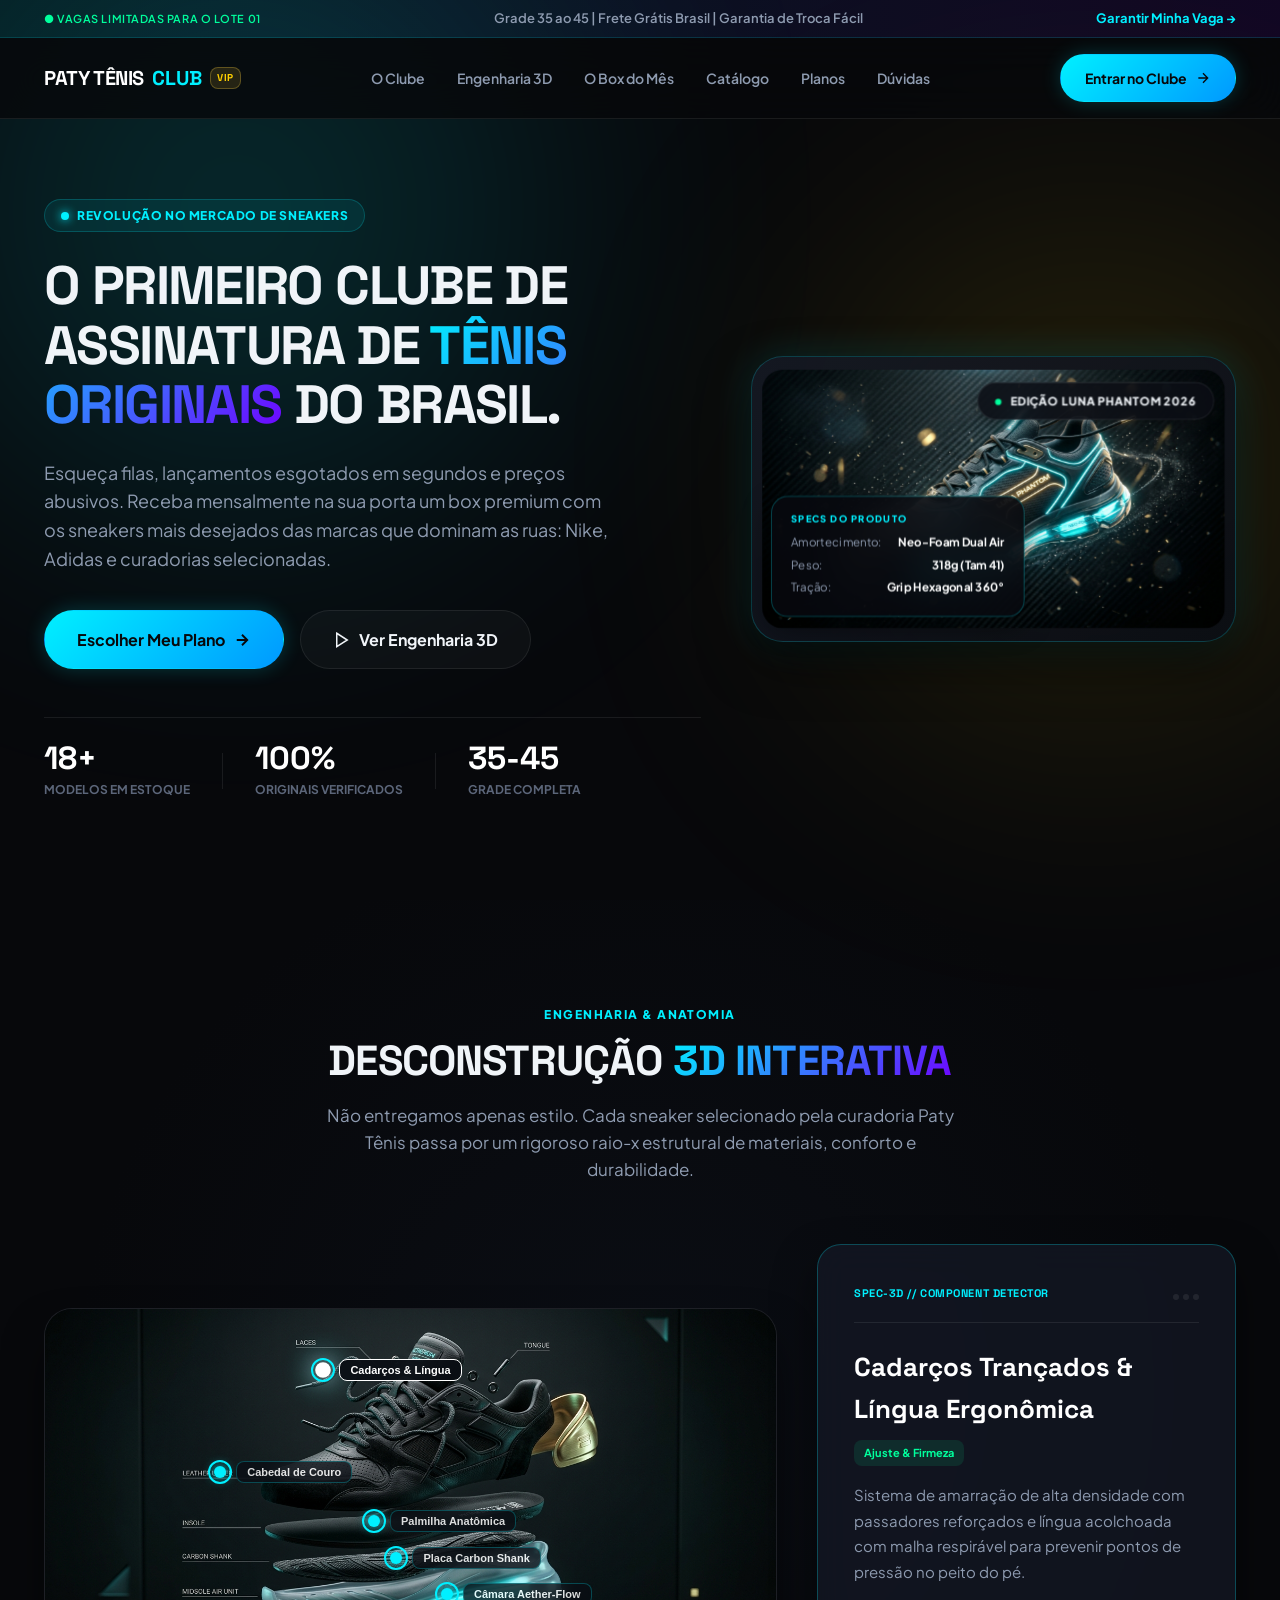
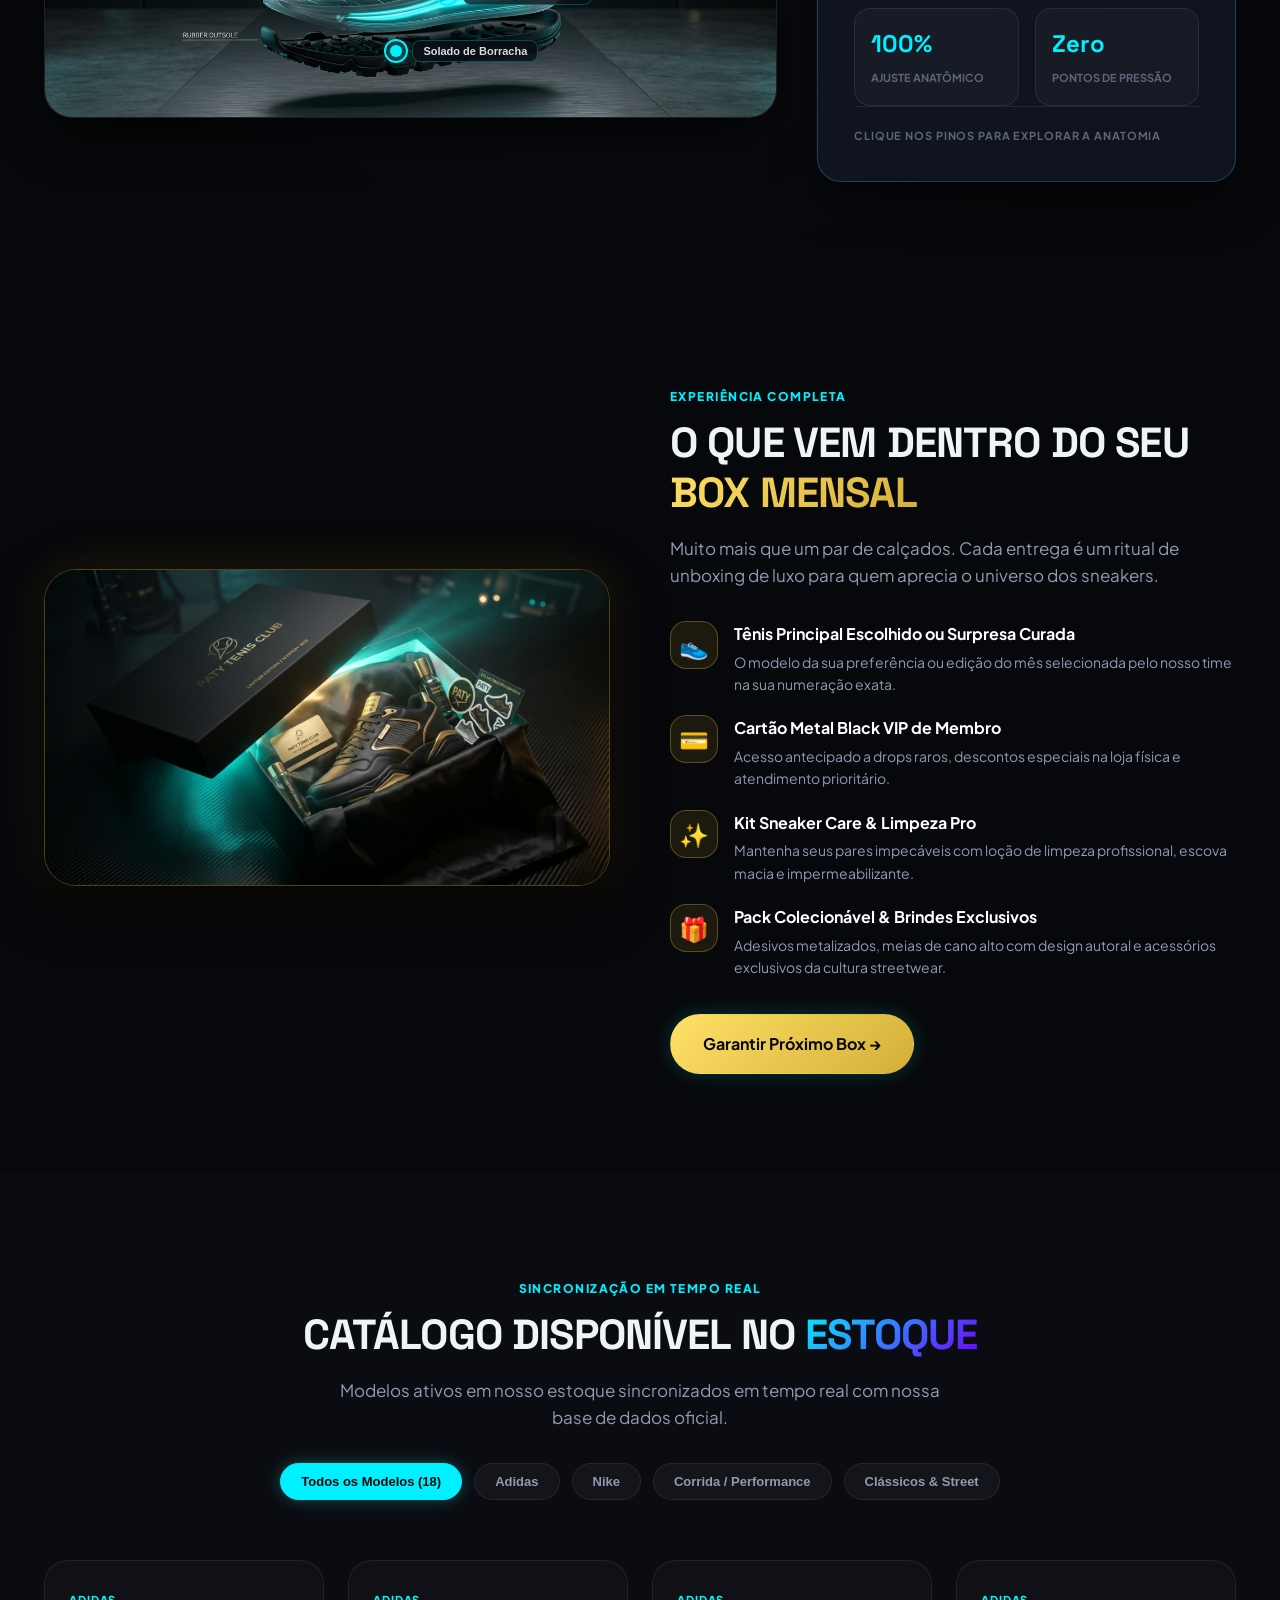
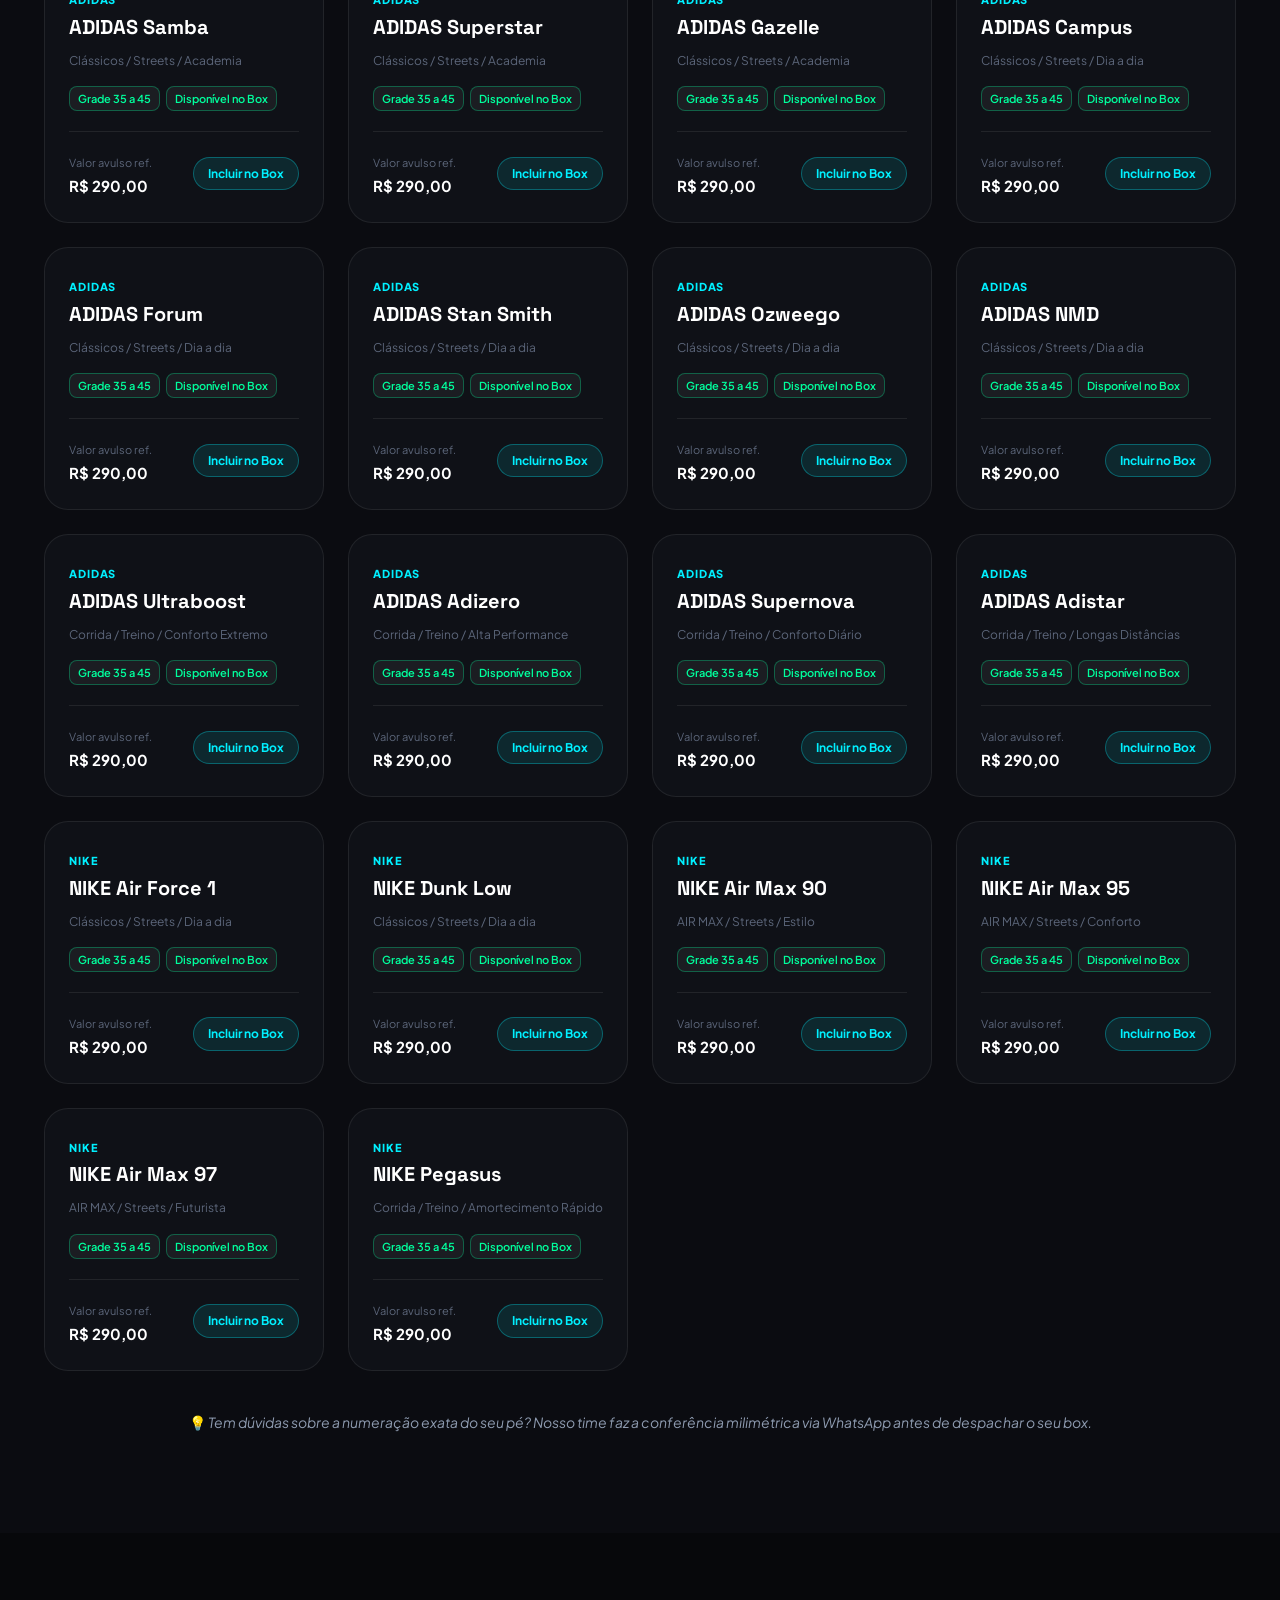
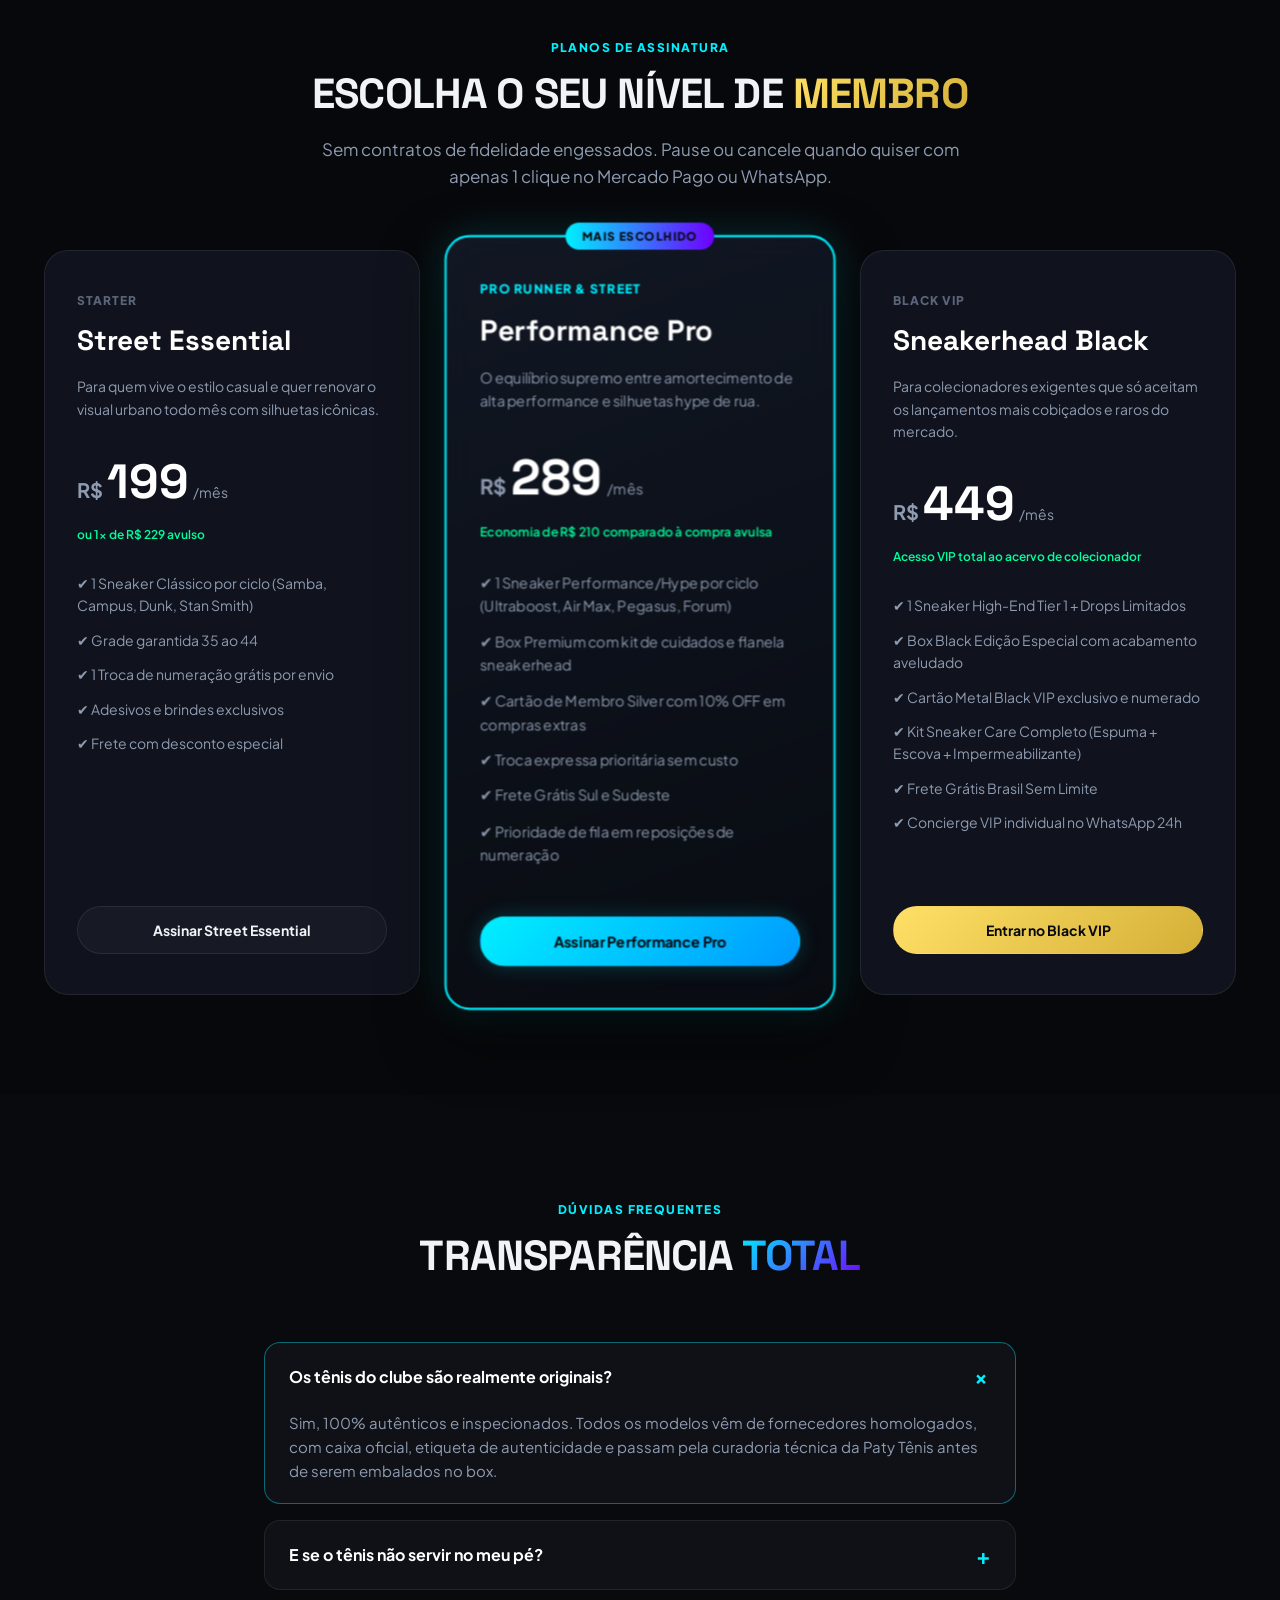
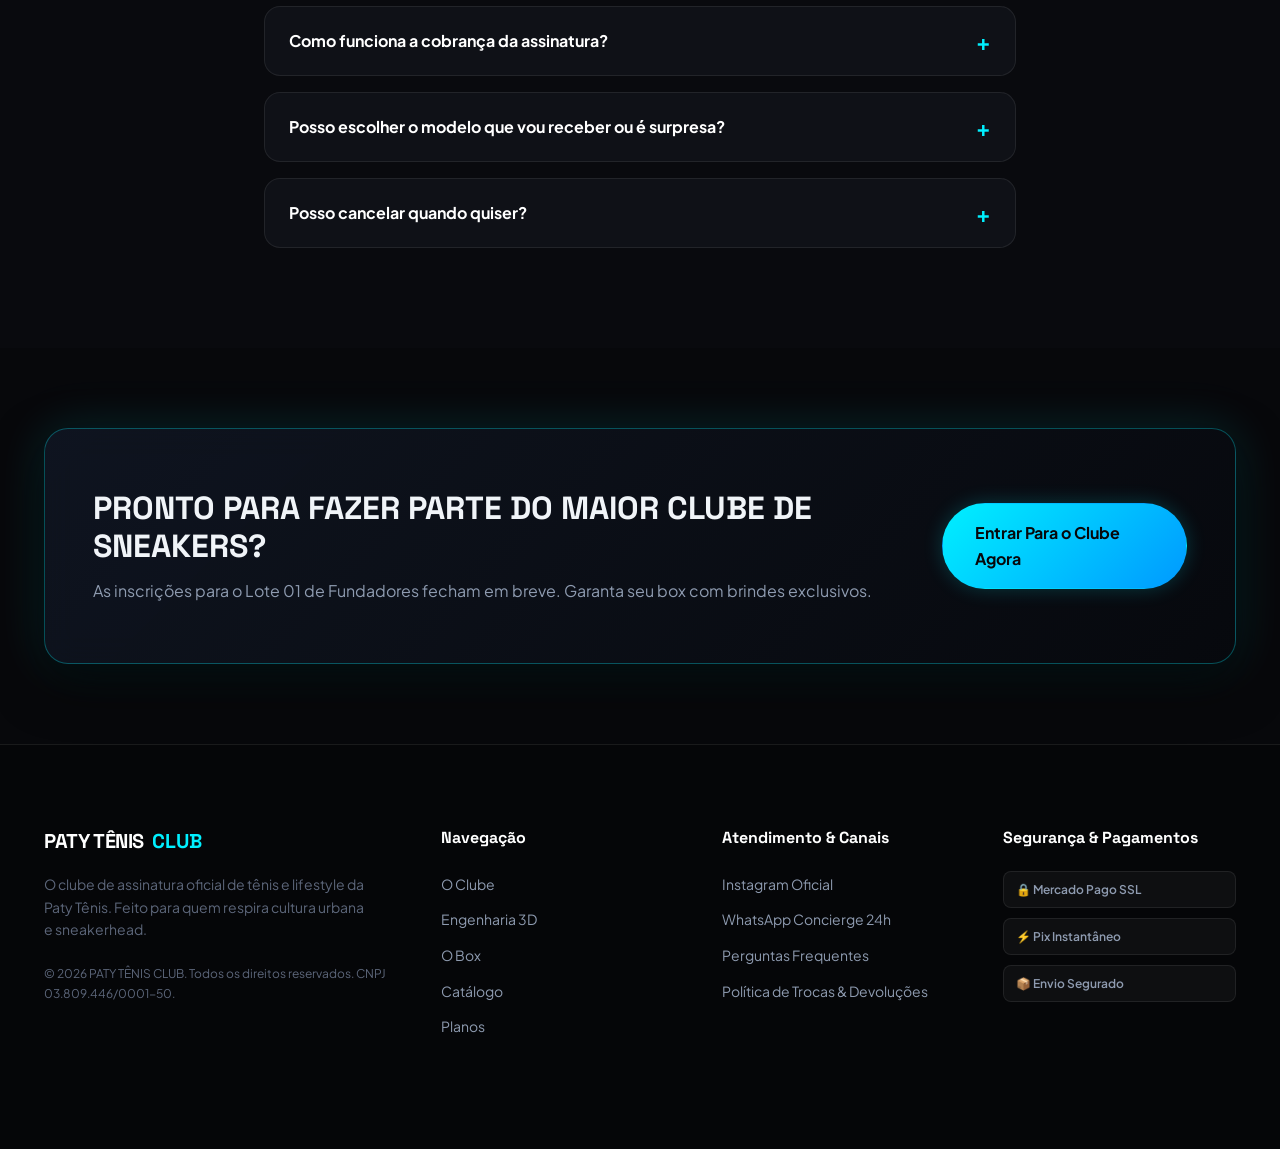
==== commit 7bbbdfa0: "fix: clean utf8 encoding and syntax on app.js and index.html" ====
--- a/index.html
+++ b/index.html
@@ -1,10 +1,10 @@
-<!DOCTYPE html>
+﻿<!DOCTYPE html>
 <html lang="pt-BR">
 <head>
   <meta charset="UTF-8">
   <meta name="viewport" content="width=device-width, initial-scale=1.0">
-  <title>PATY T?NIS CLUB | O Clube de Assinatura Definitivo de Sneakers</title>
-  <meta name="description" content="Receba mensalmente t?nis originais Nike, Adidas e edi??es exclusivas direto na sua porta com o Paty T?nis Club.">
+  <title>PATY TÊNIS CLUB | O Clube de Assinatura Definitivo de Sneakers</title>
+  <meta name="description" content="Receba mensalmente tênis originais Nike, Adidas e edições exclusivas direto na sua porta com o Paty Tênis Club.">
   
   <!-- Google Fonts -->
   <link rel="preconnect" href="https://fonts.googleapis.com">
@@ -21,8 +21,8 @@
   <!-- Announcement Bar -->
   <div class="announcement-bar">
     <div class="container flex-center-between">
-      <span class="badge-live">? VAGAS LIMITADAS PARA O LOTE 01</span>
-      <span class="announcement-text">Grade 35 ao 45 | Frete Gr?tis Brasil | Garantia de Troca F?cil</span>
+      <span class="badge-live">● VAGAS LIMITADAS PARA O LOTE 01</span>
+      <span class="announcement-text">Grade 35 ao 45 | Frete Grátis Brasil | Garantia de Troca Fácil</span>
       <a href="#planos" class="announcement-link">Garantir Minha Vaga &rarr;</a>
     </div>
   </div>
@@ -31,7 +31,7 @@
   <header class="site-header">
     <div class="container nav-container">
       <a href="#" class="logo">
-        <span class="logo-brand">PATY T?NIS</span>
+        <span class="logo-brand">PATY TÊNIS</span>
         <span class="logo-club">CLUB</span>
         <span class="tag-vip">VIP</span>
       </a>
@@ -39,10 +39,10 @@
       <nav class="nav-links">
         <a href="#clube">O Clube</a>
         <a href="#desconstrucao">Engenharia 3D</a>
-        <a href="#box">O Box do M?s</a>
-        <a href="#catalogo">Cat?logo</a>
+        <a href="#box">O Box do Mês</a>
+        <a href="#catalogo">Catálogo</a>
         <a href="#planos">Planos</a>
-        <a href="#faq">D?vidas</a>
+        <a href="#faq">Dúvidas</a>
       </nav>
 
       <div class="nav-actions">
@@ -60,15 +60,15 @@
       <div class="hero-content">
         <div class="hero-badge">
           <span class="pill-pulse"></span>
-          <span>REVOLU??O NO MERCADO DE SNEAKERS</span>
+          <span>REVOLUÇÃO NO MERCADO DE SNEAKERS</span>
         </div>
         
         <h1 class="hero-title">
-          O PRIMEIRO CLUBE DE ASSINATURA DE <span class="text-gradient-cyan">T?NIS ORIGINAIS</span> DO BRASIL.
+          O PRIMEIRO CLUBE DE ASSINATURA DE <span class="text-gradient-cyan">TÊNIS ORIGINAIS</span> DO BRASIL.
         </h1>
         
         <p class="hero-subtitle">
-          Esque?a filas, lan?amentos esgotados em segundos e pre?os abusivos. Receba mensalmente na sua porta um box premium com os sneakers mais desejados das marcas que dominam as ruas: Nike, Adidas e curadorias selecionadas.
+          Esqueça filas, lançamentos esgotados em segundos e preços abusivos. Receba mensalmente na sua porta um box premium com os sneakers mais desejados das marcas que dominam as ruas: Nike, Adidas e curadorias selecionadas.
         </p>
 
         <div class="hero-cta-group">
@@ -104,14 +104,14 @@
         <div class="hero-card-3d" id="heroCard">
           <div class="card-glass-glow"></div>
           <div class="floating-badge badge-top-right">
-            <span class="dot-green"></span> EDI??O LUNA PHANTOM 2026
-          </div>
-          <img src="assets/hero-sneaker.jpg" alt="T?nis Paty T?nis Club em 3D" class="hero-img-render">
+            <span class="dot-green"></span> EDIÇÃO LUNA PHANTOM 2026
+          </div>
+          <img src="assets/hero-sneaker.jpg" alt="Tênis Paty Tênis Club em 3D" class="hero-img-render">
           <div class="floating-hud badge-bottom-left">
             <div class="hud-header">SPECS DO PRODUTO</div>
             <div class="hud-row"><span>Amortecimento:</span> <strong>Neo-Foam Dual Air</strong></div>
             <div class="hud-row"><span>Peso:</span> <strong>318g (Tam 41)</strong></div>
-            <div class="hud-row"><span>Tra??o:</span> <strong>Grip Hexagonal 360?</strong></div>
+            <div class="hud-row"><span>Tração:</span> <strong>Grip Hexagonal 360°</strong></div>
           </div>
         </div>
       </div>
@@ -123,21 +123,21 @@
     <div class="container">
       <div class="section-header text-center">
         <div class="section-tag">ENGENHARIA & ANATOMIA</div>
-        <h2 class="section-title">DESCONSTRU??O <span class="text-gradient-cyan">3D INTERATIVA</span></h2>
+        <h2 class="section-title">DESCONSTRUÇÃO <span class="text-gradient-cyan">3D INTERATIVA</span></h2>
         <p class="section-description">
-          N?o entregamos apenas estilo. Cada sneaker selecionado pela curadoria Paty T?nis passa por um rigoroso raio-x estrutural de materiais, conforto e durabilidade.
+          Não entregamos apenas estilo. Cada sneaker selecionado pela curadoria Paty Tênis passa por um rigoroso raio-x estrutural de materiais, conforto e durabilidade.
         </p>
       </div>
 
       <div class="exploded-showcase-container">
         <div class="exploded-image-wrapper" id="explodedWrapper">
-          <img src="assets/exploded-view.jpg" alt="T?nis Exploded View Desconstru?do 3D" class="exploded-img">
+          <img src="assets/exploded-view.jpg" alt="Tênis Exploded View Desconstruído 3D" class="exploded-img">
           
           <!-- Interactive Hotspot Pins -->
           <button class="hotspot-pin pin-1 active" data-target="laces" style="top: 15%; left: 38%;">
             <span class="pin-core"></span>
             <span class="pin-wave"></span>
-            <span class="pin-label">Cadar?os & L?ngua</span>
+            <span class="pin-label">Cadarços & Língua</span>
           </button>
 
           <button class="hotspot-pin pin-2" data-target="upper" style="top: 40%; left: 24%;">
@@ -149,7 +149,7 @@
           <button class="hotspot-pin pin-3" data-target="insole" style="top: 52%; left: 45%;">
             <span class="pin-core"></span>
             <span class="pin-wave"></span>
-            <span class="pin-label">Palmilha Anat?mica</span>
+            <span class="pin-label">Palmilha Anatômica</span>
           </button>
 
           <button class="hotspot-pin pin-4" data-target="shank" style="top: 61%; left: 48%;">
@@ -161,7 +161,7 @@
           <button class="hotspot-pin pin-5" data-target="air" style="top: 70%; left: 55%;">
             <span class="pin-core"></span>
             <span class="pin-wave"></span>
-            <span class="pin-label">C?mara Aether-Flow</span>
+            <span class="pin-label">Câmara Aether-Flow</span>
           </button>
 
           <button class="hotspot-pin pin-6" data-target="outsole" style="top: 84%; left: 48%;">
@@ -179,19 +179,19 @@
           </div>
           
           <div class="spec-content" id="specContentDisplay">
-            <h3 class="spec-title" id="specTitle">Cadar?os Tran?ados & L?ngua Ergon?mica</h3>
+            <h3 class="spec-title" id="specTitle">Cadarços Trançados & Língua Ergonômica</h3>
             <span class="spec-badge" id="specBadge">Ajuste & Firmeza</span>
             <p class="spec-text" id="specDescription">
-              Sistema de amarra??o de alta densidade com passadores refor?ados e l?ngua acolchoada com malha respir?vel para prevenir pontos de press?o no peito do p?.
+              Sistema de amarração de alta densidade com passadores reforçados e língua acolchoada com malha respirável para prevenir pontos de pressão no peito do pé.
             </p>
             <div class="spec-metrics">
               <div class="metric-box">
                 <span class="metric-value" id="specMetric1">100%</span>
-                <span class="metric-label" id="specMetricLabel1">Ajuste Anat?mico</span>
+                <span class="metric-label" id="specMetricLabel1">Ajuste Anatômico</span>
               </div>
               <div class="metric-box">
                 <span class="metric-value" id="specMetric2">Zero</span>
-                <span class="metric-label" id="specMetricLabel2">Pontos de Press?o</span>
+                <span class="metric-label" id="specMetricLabel2">Pontos de Pressão</span>
               </div>
             </div>
           </div>
@@ -210,53 +210,53 @@
       <div class="unboxing-grid">
         <div class="unboxing-visual">
           <div class="unboxing-glow-box">
-            <img src="assets/club-box.jpg" alt="Paty T?nis Club Box do M?s" class="unboxing-img">
+            <img src="assets/club-box.jpg" alt="Paty Tênis Club Box do Mês" class="unboxing-img">
           </div>
         </div>
 
         <div class="unboxing-info">
-          <div class="section-tag text-gold">EXPERI?NCIA COMPLETA</div>
+          <div class="section-tag text-gold">EXPERIÊNCIA COMPLETA</div>
           <h2 class="section-title">O QUE VEM DENTRO DO SEU <span class="text-gradient-gold">BOX MENSAL</span></h2>
           <p class="unboxing-p">
-            Muito mais que um par de cal?ados. Cada entrega ? um ritual de unboxing de luxo para quem aprecia o universo dos sneakers.
+            Muito mais que um par de calçados. Cada entrega é um ritual de unboxing de luxo para quem aprecia o universo dos sneakers.
           </p>
 
           <div class="box-perks-list">
             <div class="box-perk-item">
-              <div class="perk-icon-gold">??</div>
+              <div class="perk-icon-gold">👟</div>
               <div>
-                <h4>T?nis Principal Escolhido ou Surpresa Curada</h4>
-                <p>O modelo da sua prefer?ncia ou edi??o do m?s selecionada pelo nosso time na sua numera??o exata.</p>
+                <h4>Tênis Principal Escolhido ou Surpresa Curada</h4>
+                <p>O modelo da sua preferência ou edição do mês selecionada pelo nosso time na sua numeração exata.</p>
               </div>
             </div>
 
             <div class="box-perk-item">
-              <div class="perk-icon-gold">??</div>
+              <div class="perk-icon-gold">💳</div>
               <div>
-                <h4>Cart?o Metal Black VIP de Membro</h4>
-                <p>Acesso antecipado a drops raros, descontos especiais na loja f?sica e atendimento priorit?rio.</p>
+                <h4>Cartão Metal Black VIP de Membro</h4>
+                <p>Acesso antecipado a drops raros, descontos especiais na loja física e atendimento prioritário.</p>
               </div>
             </div>
 
             <div class="box-perk-item">
-              <div class="perk-icon-gold">?</div>
+              <div class="perk-icon-gold">✨</div>
               <div>
                 <h4>Kit Sneaker Care & Limpeza Pro</h4>
-                <p>Mantenha seus pares impec?veis com lo??o de limpeza profissional, escova macia e impermeabilizante.</p>
+                <p>Mantenha seus pares impecáveis com loção de limpeza profissional, escova macia e impermeabilizante.</p>
               </div>
             </div>
 
             <div class="box-perk-item">
-              <div class="perk-icon-gold">??</div>
+              <div class="perk-icon-gold">🎁</div>
               <div>
-                <h4>Pack Colecion?vel & Brindes Exclusivos</h4>
-                <p>Adesivos metalizados, meias de cano alto com design autoral e acess?rios exclusivos da cultura streetwear.</p>
+                <h4>Pack Colecionável & Brindes Exclusivos</h4>
+                <p>Adesivos metalizados, meias de cano alto com design autoral e acessórios exclusivos da cultura streetwear.</p>
               </div>
             </div>
           </div>
 
           <div class="unboxing-cta-row">
-            <a href="#planos" class="btn btn-gold btn-lg btn-glow">Garantir Pr?ximo Box &rarr;</a>
+            <a href="#planos" class="btn btn-gold btn-lg btn-glow">Garantir Próximo Box &rarr;</a>
           </div>
         </div>
       </div>
@@ -267,8 +267,8 @@
   <section class="catalog-section" id="catalogo">
     <div class="container">
       <div class="section-header text-center">
-        <div class="section-tag">SINCRONIZA??O EM TEMPO REAL</div>
-        <h2 class="section-title">CAT?LOGO DISPON?VEL NO <span class="text-gradient-cyan">ESTOQUE</span></h2>
+        <div class="section-tag">SINCRONIZAÇÃO EM TEMPO REAL</div>
+        <h2 class="section-title">CATÁLOGO DISPONÍVEL NO <span class="text-gradient-cyan">ESTOQUE</span></h2>
         <p class="section-description">
           Modelos ativos em nosso estoque sincronizados em tempo real com nossa base de dados oficial.
         </p>
@@ -279,7 +279,7 @@
           <button class="filter-btn" data-filter="ADIDAS">Adidas</button>
           <button class="filter-btn" data-filter="NIKE">Nike</button>
           <button class="filter-btn" data-filter="Corrida">Corrida / Performance</button>
-          <button class="filter-btn" data-filter="Streets">Cl?ssicos & Street</button>
+          <button class="filter-btn" data-filter="Streets">Clássicos & Street</button>
         </div>
       </div>
 
@@ -288,7 +288,7 @@
       </div>
 
       <div class="catalog-footer-note">
-        <p>?? <em>Tem d?vidas sobre a numera??o exata do seu p?? Nosso time faz a confer?ncia milim?trica via WhatsApp antes de despachar o seu box.</em></p>
+        <p>💡 <em>Tem dúvidas sobre a numeração exata do seu pé? Nosso time faz a conferência milimétrica via WhatsApp antes de despachar o seu box.</em></p>
       </div>
     </div>
   </section>
@@ -298,7 +298,7 @@
     <div class="container">
       <div class="section-header text-center">
         <div class="section-tag text-gold">PLANOS DE ASSINATURA</div>
-        <h2 class="section-title">ESCOLHA O SEU N?VEL DE <span class="text-gradient-gold">MEMBRO</span></h2>
+        <h2 class="section-title">ESCOLHA O SEU NÍVEL DE <span class="text-gradient-gold">MEMBRO</span></h2>
         <p class="section-description">
           Sem contratos de fidelidade engessados. Pause ou cancele quando quiser com apenas 1 clique no Mercado Pago ou WhatsApp.
         </p>
@@ -309,21 +309,21 @@
         <div class="pricing-card glass-panel">
           <div class="card-tier-badge">STARTER</div>
           <h3 class="tier-name">Street Essential</h3>
-          <p class="tier-desc">Para quem vive o estilo casual e quer renovar o visual urbano todo m?s com silhuetas ic?nicas.</p>
+          <p class="tier-desc">Para quem vive o estilo casual e quer renovar o visual urbano todo mês com silhuetas icônicas.</p>
           
           <div class="price-block">
             <span class="currency">R$</span>
             <span class="amount">199</span>
-            <span class="period">/m?s</span>
+            <span class="period">/mês</span>
           </div>
           <span class="price-sub">ou 1x de R$ 229 avulso</span>
 
           <ul class="tier-features">
-            <li>? 1 Sneaker Cl?ssico por ciclo (Samba, Campus, Dunk, Stan Smith)</li>
-            <li>? Grade garantida 35 ao 44</li>
-            <li>? 1 Troca de numera??o gr?tis por envio</li>
-            <li>? Adesivos e brindes exclusivos</li>
-            <li>? Frete com desconto especial</li>
+            <li>✔ 1 Sneaker Clássico por ciclo (Samba, Campus, Dunk, Stan Smith)</li>
+            <li>✔ Grade garantida 35 ao 44</li>
+            <li>✔ 1 Troca de numeração grátis por envio</li>
+            <li>✔ Adesivos e brindes exclusivos</li>
+            <li>✔ Frete com desconto especial</li>
           </ul>
 
           <a href="https://wa.me/5519999999999?text=Ol%C3%A1%2C%20quero%20assinar%20o%20Plano%20Street%20Essential%20no%20Paty%20T%C3%AAnis%20Club!" target="_blank" class="btn btn-outline btn-block">Assinar Street Essential</a>
@@ -334,22 +334,22 @@
           <div class="featured-ribbon">MAIS ESCOLHIDO</div>
           <div class="card-tier-badge badge-glow">PRO RUNNER & STREET</div>
           <h3 class="tier-name">Performance Pro</h3>
-          <p class="tier-desc">O equil?brio supremo entre amortecimento de alta performance e silhuetas hype de rua.</p>
+          <p class="tier-desc">O equilíbrio supremo entre amortecimento de alta performance e silhuetas hype de rua.</p>
           
           <div class="price-block">
             <span class="currency">R$</span>
             <span class="amount">289</span>
-            <span class="period">/m?s</span>
-          </div>
-          <span class="price-sub">Economia de R$ 210 comparado ? compra avulsa</span>
+            <span class="period">/mês</span>
+          </div>
+          <span class="price-sub">Economia de R$ 210 comparado à compra avulsa</span>
 
           <ul class="tier-features">
-            <li>? 1 Sneaker Performance/Hype por ciclo (Ultraboost, Air Max, Pegasus, Forum)</li>
-            <li>? Box Premium com kit de cuidados e flanela sneakerhead</li>
-            <li>? Cart?o de Membro Silver com 10% OFF em compras extras</li>
-            <li>? Troca expressa priorit?ria sem custo</li>
-            <li>? Frete Gr?tis Sul e Sudeste</li>
-            <li>? Prioridade de fila em reposi??es de numera??o</li>
+            <li>✔ 1 Sneaker Performance/Hype por ciclo (Ultraboost, Air Max, Pegasus, Forum)</li>
+            <li>✔ Box Premium com kit de cuidados e flanela sneakerhead</li>
+            <li>✔ Cartão de Membro Silver com 10% OFF em compras extras</li>
+            <li>✔ Troca expressa prioritária sem custo</li>
+            <li>✔ Frete Grátis Sul e Sudeste</li>
+            <li>✔ Prioridade de fila em reposições de numeração</li>
           </ul>
 
           <a href="https://wa.me/5519999999999?text=Ol%C3%A1%2C%20quero%20assinar%20o%20Plano%20Performance%20Pro%20no%20Paty%20T%C3%AAnis%20Club!" target="_blank" class="btn btn-primary btn-glow btn-block">Assinar Performance Pro</a>
@@ -359,22 +359,22 @@
         <div class="pricing-card glass-panel">
           <div class="card-tier-badge text-gold">BLACK VIP</div>
           <h3 class="tier-name">Sneakerhead Black</h3>
-          <p class="tier-desc">Para colecionadores exigentes que s? aceitam os lan?amentos mais cobi?ados e raros do mercado.</p>
+          <p class="tier-desc">Para colecionadores exigentes que só aceitam os lançamentos mais cobiçados e raros do mercado.</p>
           
           <div class="price-block">
             <span class="currency">R$</span>
             <span class="amount">449</span>
-            <span class="period">/m?s</span>
+            <span class="period">/mês</span>
           </div>
           <span class="price-sub">Acesso VIP total ao acervo de colecionador</span>
 
           <ul class="tier-features">
-            <li>? 1 Sneaker High-End Tier 1 + Drops Limitados</li>
-            <li>? Box Black Edi??o Especial com acabamento aveludado</li>
-            <li>? Cart?o Metal Black VIP exclusivo e numerado</li>
-            <li>? Kit Sneaker Care Completo (Espuma + Escova + Impermeabilizante)</li>
-            <li>? Frete Gr?tis Brasil Sem Limite</li>
-            <li>? Concierge VIP individual no WhatsApp 24h</li>
+            <li>✔ 1 Sneaker High-End Tier 1 + Drops Limitados</li>
+            <li>✔ Box Black Edição Especial com acabamento aveludado</li>
+            <li>✔ Cartão Metal Black VIP exclusivo e numerado</li>
+            <li>✔ Kit Sneaker Care Completo (Espuma + Escova + Impermeabilizante)</li>
+            <li>✔ Frete Grátis Brasil Sem Limite</li>
+            <li>✔ Concierge VIP individual no WhatsApp 24h</li>
           </ul>
 
           <a href="https://wa.me/5519999999999?text=Ol%C3%A1%2C%20quero%20assinar%20o%20Plano%20Sneakerhead%20Black%20no%20Paty%20T%C3%AAnis%20Club!" target="_blank" class="btn btn-gold btn-block">Entrar no Black VIP</a>
@@ -387,48 +387,48 @@
   <section class="faq-section" id="faq">
     <div class="container faq-container">
       <div class="section-header text-center">
-        <div class="section-tag">D?VIDAS FREQUENTES</div>
-        <h2 class="section-title">TRANSPAR?NCIA <span class="text-gradient-cyan">TOTAL</span></h2>
+        <div class="section-tag">DÚVIDAS FREQUENTES</div>
+        <h2 class="section-title">TRANSPARÊNCIA <span class="text-gradient-cyan">TOTAL</span></h2>
       </div>
 
       <div class="faq-accordion">
         <div class="faq-item active">
           <button class="faq-question">
-            <span>Os t?nis do clube s?o realmente originais?</span>
+            <span>Os tênis do clube são realmente originais?</span>
             <span class="faq-icon">+</span>
           </button>
           <div class="faq-answer">
-            <p>Sim, 100% aut?nticos e inspecionados. Todos os modelos v?m de fornecedores homologados, com caixa oficial, etiqueta de autenticidade e passam pela curadoria t?cnica da Paty T?nis antes de serem embalados no box.</p>
+            <p>Sim, 100% autênticos e inspecionados. Todos os modelos vêm de fornecedores homologados, com caixa oficial, etiqueta de autenticidade e passam pela curadoria técnica da Paty Tênis antes de serem embalados no box.</p>
           </div>
         </div>
 
         <div class="faq-item">
           <button class="faq-question">
-            <span>E se o t?nis n?o servir no meu p??</span>
+            <span>E se o tênis não servir no meu pé?</span>
             <span class="faq-icon">+</span>
           </button>
           <div class="faq-answer">
-            <p>Voc? tem garantia incondicional de primeira troca gratuita! Basta avisar nosso concierge no WhatsApp em at? 7 dias que enviamos o c?digo de postagem reversa e despachamos a numera??o correta.</p>
+            <p>Você tem garantia incondicional de primeira troca gratuita! Basta avisar nosso concierge no WhatsApp em até 7 dias que enviamos o código de postagem reversa e despachamos a numeração correta.</p>
           </div>
         </div>
 
         <div class="faq-item">
           <button class="faq-question">
-            <span>Como funciona a cobran?a da assinatura?</span>
+            <span>Como funciona a cobrança da assinatura?</span>
             <span class="faq-icon">+</span>
           </button>
           <div class="faq-answer">
-            <p>A cobran?a ? realizada atrav?s do Mercado Pago. Voc? pode pagar por Cart?o de Cr?dito recorrente (sem comprometer o limite total do cart?o, apenas a mensalidade do m?s) ou via Pix Autom?tico mensal.</p>
+            <p>A cobrança é realizada através do Mercado Pago. Você pode pagar por Cartão de Crédito recorrente (sem comprometer o limite total do cartão, apenas a mensalidade do mês) ou via Pix Automático mensal.</p>
           </div>
         </div>
 
         <div class="faq-item">
           <button class="faq-question">
-            <span>Posso escolher o modelo que vou receber ou ? surpresa?</span>
+            <span>Posso escolher o modelo que vou receber ou é surpresa?</span>
             <span class="faq-icon">+</span>
           </button>
           <div class="faq-answer">
-            <p>Voc? tem o controle! Todo m?s voc? pode tanto escolher diretamente no nosso cat?logo online qual modelo prefere receber, quanto optar pelo modo Mystery Box (onde nossa curadoria seleciona um par surpresa no seu estilo e numera??o).</p>
+            <p>Você tem o controle! Todo mês você pode tanto escolher diretamente no nosso catálogo online qual modelo prefere receber, quanto optar pelo modo Mystery Box (onde nossa curadoria seleciona um par surpresa no seu estilo e numeração).</p>
           </div>
         </div>
 
@@ -438,7 +438,7 @@
             <span class="faq-icon">+</span>
           </button>
           <div class="faq-answer">
-            <p>Com certeza. N?o exigimos tempo m?nimo de perman?ncia. Voc? pode pausar durante uma viagem ou cancelar a qualquer momento sem nenhuma taxa ou complica??o.</p>
+            <p>Com certeza. Não exigimos tempo mínimo de permanência. Você pode pausar durante uma viagem ou cancelar a qualquer momento sem nenhuma taxa ou complicação.</p>
           </div>
         </div>
       </div>
@@ -451,7 +451,7 @@
       <div class="cta-banner-box glass-panel">
         <div class="cta-banner-content">
           <h2>PRONTO PARA FAZER PARTE DO MAIOR CLUBE DE SNEAKERS?</h2>
-          <p>As inscri??es para o Lote 01 de Fundadores fecham em breve. Garanta seu box com brindes exclusivos.</p>
+          <p>As inscrições para o Lote 01 de Fundadores fecham em breve. Garanta seu box com brindes exclusivos.</p>
         </div>
         <div class="cta-banner-actions">
           <a href="#planos" class="btn btn-primary btn-lg btn-glow">Entrar Para o Clube Agora</a>
@@ -465,22 +465,22 @@
     <div class="container footer-grid">
       <div class="footer-brand-col">
         <div class="logo">
-          <span class="logo-brand">PATY T?NIS</span>
+          <span class="logo-brand">PATY TÊNIS</span>
           <span class="logo-club">CLUB</span>
         </div>
         <p class="footer-text">
-          O clube de assinatura oficial de t?nis e lifestyle da Paty T?nis. Feito para quem respira cultura urbana e sneakerhead.
+          O clube de assinatura oficial de tênis e lifestyle da Paty Tênis. Feito para quem respira cultura urbana e sneakerhead.
         </p>
-        <p class="footer-copy">&copy; 2026 PATY T?NIS CLUB. Todos os direitos reservados. CNPJ 03.809.446/0001-50.</p>
+        <p class="footer-copy">&copy; 2026 PATY TÊNIS CLUB. Todos os direitos reservados. CNPJ 03.809.446/0001-50.</p>
       </div>
 
       <div class="footer-col">
-        <h4>Navega??o</h4>
+        <h4>Navegação</h4>
         <ul>
           <li><a href="#clube">O Clube</a></li>
           <li><a href="#desconstrucao">Engenharia 3D</a></li>
           <li><a href="#box">O Box</a></li>
-          <li><a href="#catalogo">Cat?logo</a></li>
+          <li><a href="#catalogo">Catálogo</a></li>
           <li><a href="#planos">Planos</a></li>
         </ul>
       </div>
@@ -491,16 +491,16 @@
           <li><a href="https://www.instagram.com" target="_blank">Instagram Oficial</a></li>
           <li><a href="https://wa.me/5519999999999" target="_blank">WhatsApp Concierge 24h</a></li>
           <li><a href="#faq">Perguntas Frequentes</a></li>
-          <li><a href="#">Pol?tica de Trocas & Devolu??es</a></li>
+          <li><a href="#">Política de Trocas & Devoluções</a></li>
         </ul>
       </div>
 
       <div class="footer-col">
-        <h4>Seguran?a & Pagamentos</h4>
+        <h4>Segurança & Pagamentos</h4>
         <div class="security-badges">
-          <span class="sec-badge">?? Mercado Pago SSL</span>
-          <span class="sec-badge">? Pix Instant?neo</span>
-          <span class="sec-badge">?? Envio Segurado</span>
+          <span class="sec-badge">🔒 Mercado Pago SSL</span>
+          <span class="sec-badge">⚡ Pix Instantâneo</span>
+          <span class="sec-badge">📦 Envio Segurado</span>
         </div>
       </div>
     </div>
@@ -508,4 +508,4 @@
 
   <script src="app.js"></script>
 </body>
-</html>+</html>
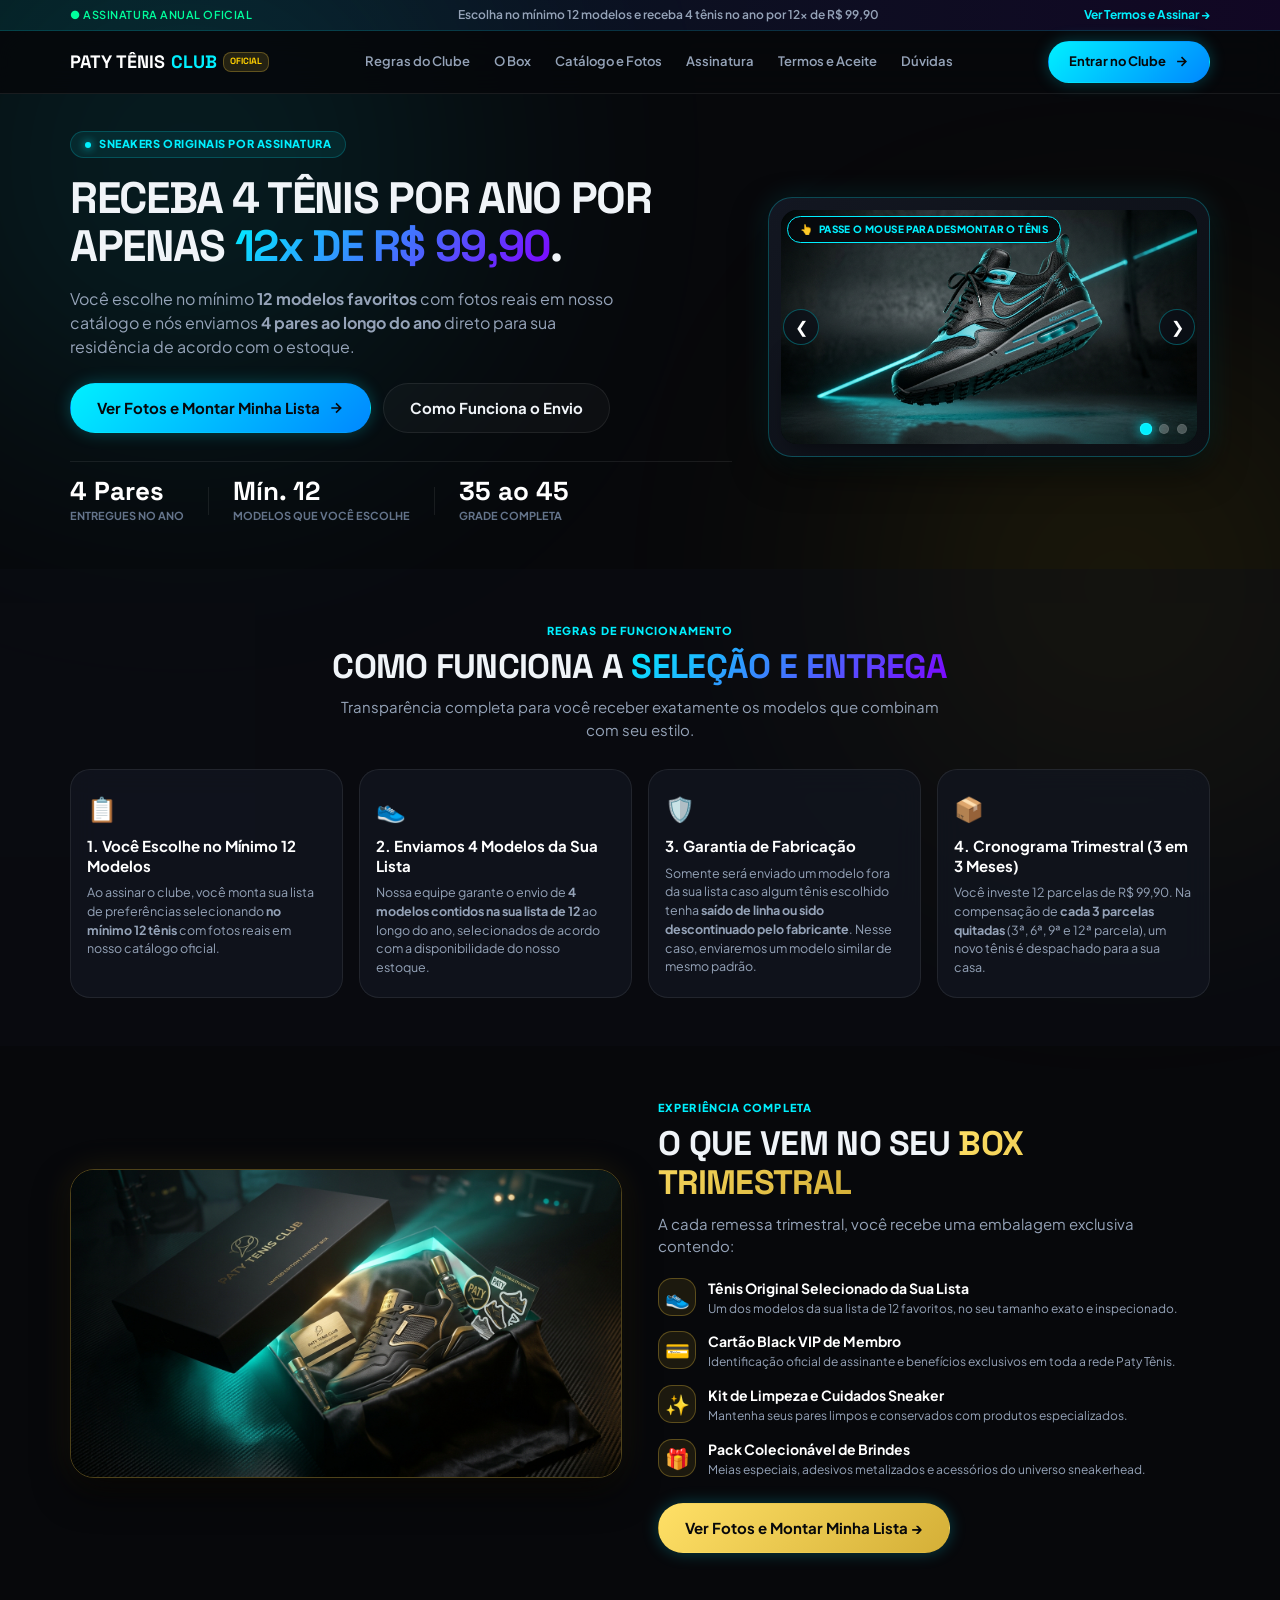
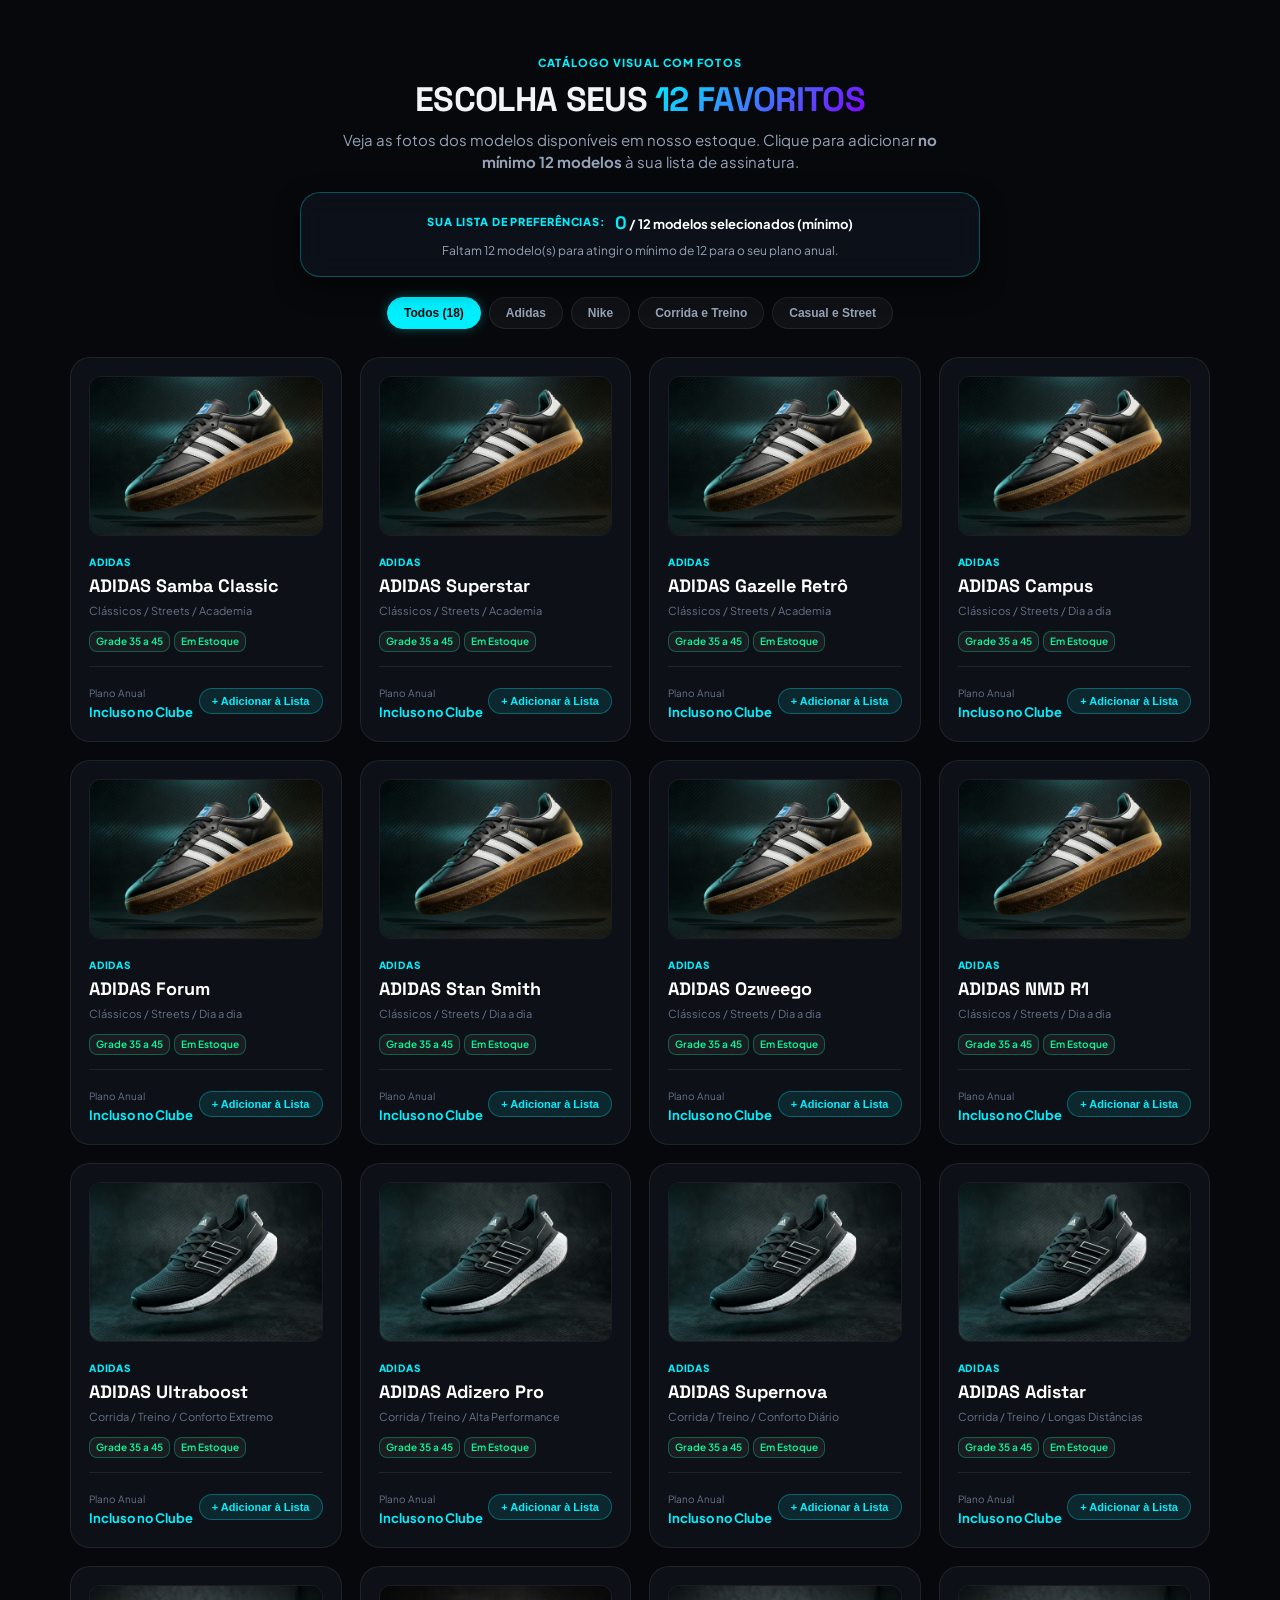
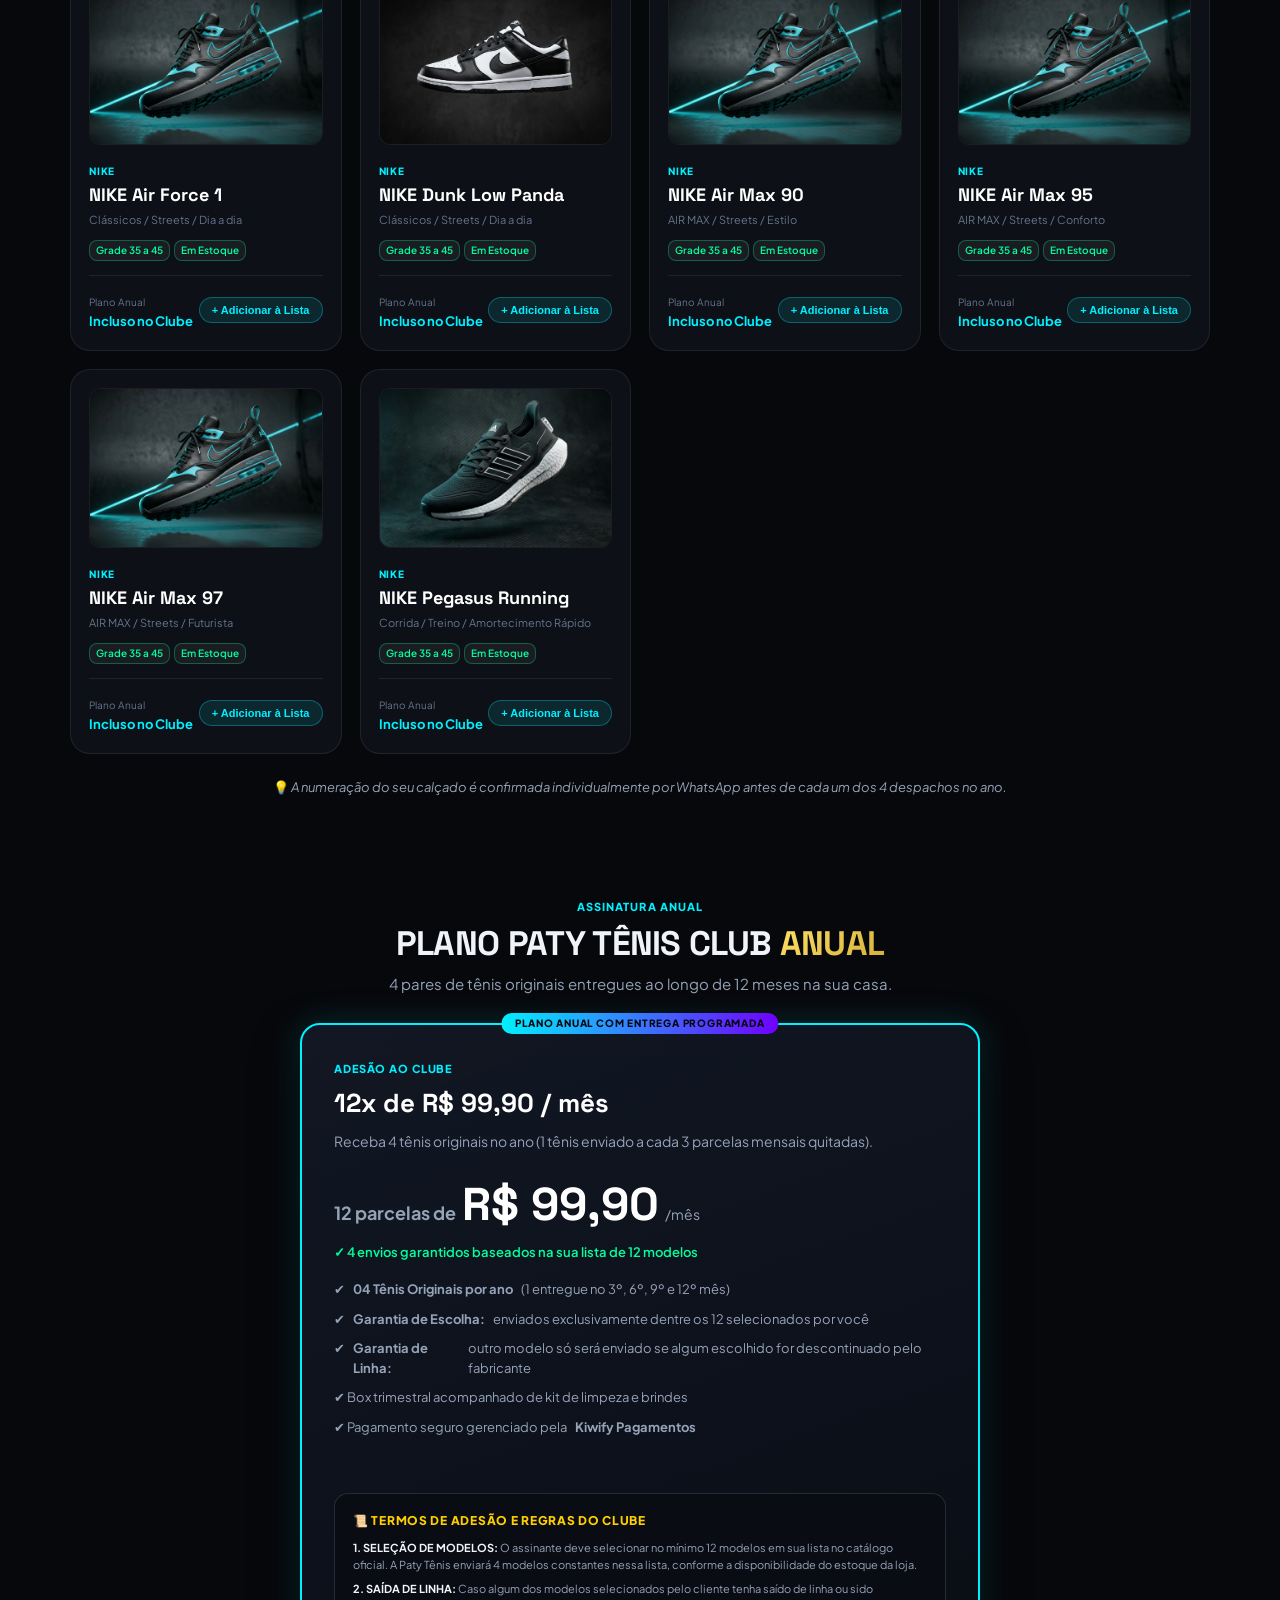
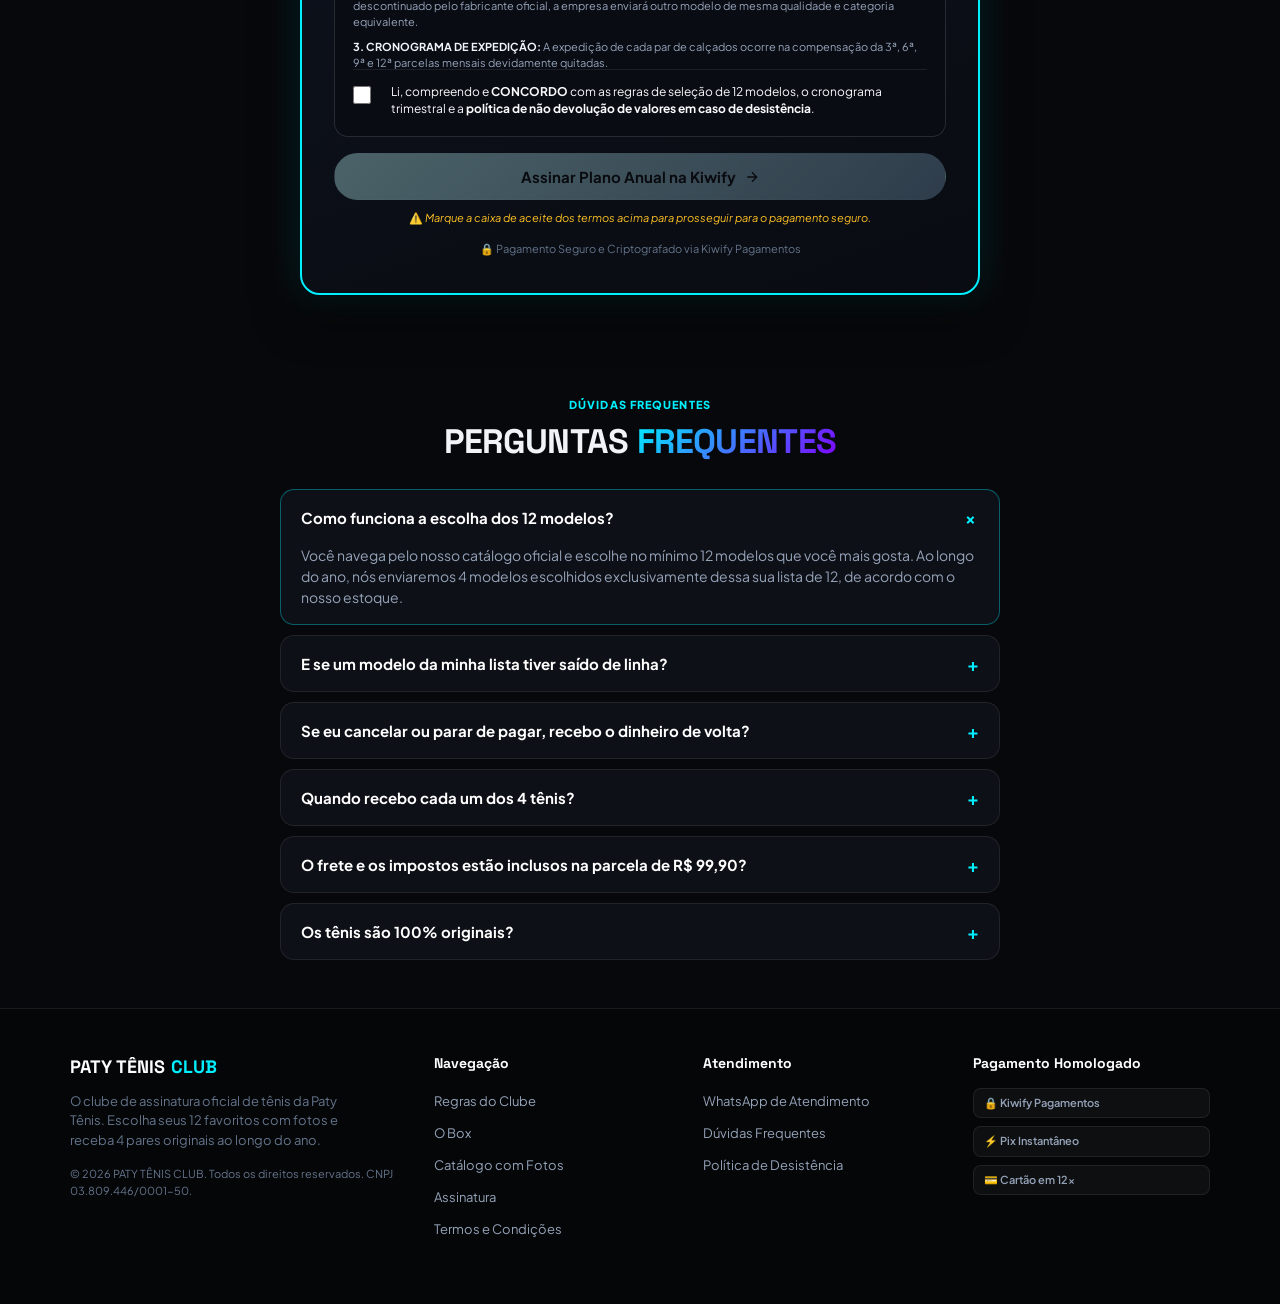
==== commit d919300a: "feat: carrossel 3 modelos interativos no hero, fotos reais no catalogo e regras de assinatura" ====
--- a/index.html
+++ b/index.html
@@ -1,204 +1,221 @@
-﻿<!DOCTYPE html>
+<!DOCTYPE html>
 <html lang="pt-BR">
 <head>
   <meta charset="UTF-8">
   <meta name="viewport" content="width=device-width, initial-scale=1.0">
-  <title>PATY TÊNIS CLUB | O Clube de Assinatura Definitivo de Sneakers</title>
-  <meta name="description" content="Receba mensalmente tênis originais Nike, Adidas e edições exclusivas direto na sua porta com o Paty Tênis Club.">
+  <title>PATY TÊNIS CLUB | Clube de Assinatura Oficial</title>
+  <meta name="description" content="Monte sua lista com no mínimo 12 tênis do catálogo e receba 4 modelos originais por ano no seu endereço por apenas 12x de R$ 99,90.">
   
-  <!-- Google Fonts -->
   <link rel="preconnect" href="https://fonts.googleapis.com">
   <link rel="preconnect" href="https://fonts.gstatic.com" crossorigin>
-  <link href="https://fonts.googleapis.com/css2?family=Plus+Jakarta+Sans:wght@400;600;700;800&family=Space+Grotesk:wght@500;700&display=swap" rel="stylesheet">
+  <link href="https://fonts.googleapis.com/css2?family=Plus+Jakarta+Sans:wght@400;500;600;700;800&family=Space+Grotesk:wght@600;700&display=swap" rel="stylesheet">
   
   <link rel="stylesheet" href="style.css">
 </head>
 <body class="dark-theme">
-  <!-- Ambient background glow elements -->
   <div class="glow-sphere glow-cyan"></div>
   <div class="glow-sphere glow-gold"></div>
 
   <!-- Announcement Bar -->
   <div class="announcement-bar">
     <div class="container flex-center-between">
-      <span class="badge-live">● VAGAS LIMITADAS PARA O LOTE 01</span>
-      <span class="announcement-text">Grade 35 ao 45 | Frete Grátis Brasil | Garantia de Troca Fácil</span>
-      <a href="#planos" class="announcement-link">Garantir Minha Vaga &rarr;</a>
+      <span class="badge-live">● ASSINATURA ANUAL OFICIAL</span>
+      <span class="announcement-text">Escolha no mínimo 12 modelos e receba 4 tênis no ano por 12x de R$ 99,90</span>
+      <a href="#planos" class="announcement-link">Ver Termos e Assinar &rarr;</a>
     </div>
   </div>
 
-  <!-- Header / Navigation -->
+  <!-- Header -->
   <header class="site-header">
     <div class="container nav-container">
       <a href="#" class="logo">
         <span class="logo-brand">PATY TÊNIS</span>
         <span class="logo-club">CLUB</span>
-        <span class="tag-vip">VIP</span>
+        <span class="tag-vip">OFICIAL</span>
       </a>
 
       <nav class="nav-links">
-        <a href="#clube">O Clube</a>
-        <a href="#desconstrucao">Engenharia 3D</a>
-        <a href="#box">O Box do Mês</a>
-        <a href="#catalogo">Catálogo</a>
-        <a href="#planos">Planos</a>
+        <a href="#como-funciona">Regras do Clube</a>
+        <a href="#box">O Box</a>
+        <a href="#catalogo">Catálogo e Fotos</a>
+        <a href="#planos">Assinatura</a>
+        <a href="#termos">Termos e Aceite</a>
         <a href="#faq">Dúvidas</a>
       </nav>
 
       <div class="nav-actions">
         <a href="#planos" class="btn btn-primary btn-glow">
           <span>Entrar no Clube</span>
-          <svg width="16" height="16" viewBox="0 0 24 24" fill="none" stroke="currentColor" stroke-width="2"><path d="M5 12h14M12 5l7 7-7 7"/></svg>
+          <svg width="15" height="15" viewBox="0 0 24 24" fill="none" stroke="currentColor" stroke-width="2.5"><path d="M5 12h14M12 5l7 7-7 7"/></svg>
         </a>
       </div>
     </div>
   </header>
 
-  <!-- Hero Section -->
-  <section class="hero-section" id="clube">
+  <!-- Hero Section com Carrossel de 3 Tênis Interativos que Desmontam no Hover -->
+  <section class="hero-section" id="inicio">
     <div class="container hero-grid">
       <div class="hero-content">
         <div class="hero-badge">
           <span class="pill-pulse"></span>
-          <span>REVOLUÇÃO NO MERCADO DE SNEAKERS</span>
+          <span>SNEAKERS ORIGINAIS POR ASSINATURA</span>
         </div>
         
         <h1 class="hero-title">
-          O PRIMEIRO CLUBE DE ASSINATURA DE <span class="text-gradient-cyan">TÊNIS ORIGINAIS</span> DO BRASIL.
+          RECEBA 4 TÊNIS POR ANO POR APENAS <span class="text-gradient-cyan">12x DE R$ 99,90</span>.
         </h1>
         
         <p class="hero-subtitle">
-          Esqueça filas, lançamentos esgotados em segundos e preços abusivos. Receba mensalmente na sua porta um box premium com os sneakers mais desejados das marcas que dominam as ruas: Nike, Adidas e curadorias selecionadas.
+          Você escolhe no mínimo <strong>12 modelos favoritos</strong> com fotos reais em nosso catálogo e nós enviamos <strong>4 pares ao longo do ano</strong> direto para sua residência de acordo com o estoque.
         </p>
 
         <div class="hero-cta-group">
-          <a href="#planos" class="btn btn-primary btn-lg btn-glow">
-            <span>Escolher Meu Plano</span>
-            <svg width="18" height="18" viewBox="0 0 24 24" fill="none" stroke="currentColor" stroke-width="2.5"><path d="M5 12h14M12 5l7 7-7 7"/></svg>
+          <a href="#catalogo" class="btn btn-primary btn-lg btn-glow">
+            <span>Ver Fotos e Montar Minha Lista</span>
+            <svg width="16" height="16" viewBox="0 0 24 24" fill="none" stroke="currentColor" stroke-width="2.5"><path d="M5 12h14M12 5l7 7-7 7"/></svg>
           </a>
-          <a href="#desconstrucao" class="btn btn-outline btn-lg">
-            <svg width="18" height="18" viewBox="0 0 24 24" fill="none" stroke="currentColor" stroke-width="2"><polygon points="5 3 19 12 5 21 5 3"/></svg>
-            <span>Ver Engenharia 3D</span>
+          <a href="#como-funciona" class="btn btn-outline btn-lg">
+            <span>Como Funciona o Envio</span>
           </a>
         </div>
 
         <div class="hero-stats-row">
           <div class="stat-box">
-            <span class="stat-num">18+</span>
-            <span class="stat-label">Modelos em Estoque</span>
+            <span class="stat-num">4 Pares</span>
+            <span class="stat-label">Entregues no Ano</span>
           </div>
           <div class="stat-separator"></div>
           <div class="stat-box">
-            <span class="stat-num">100%</span>
-            <span class="stat-label">Originais Verificados</span>
+            <span class="stat-num">Mín. 12</span>
+            <span class="stat-label">Modelos que Você Escolhe</span>
           </div>
           <div class="stat-separator"></div>
           <div class="stat-box">
-            <span class="stat-num">35-45</span>
+            <span class="stat-num">35 ao 45</span>
             <span class="stat-label">Grade Completa</span>
           </div>
         </div>
       </div>
 
+      <!-- Carrossel de 3 Tênis do Catálogo (Mudam com o tempo e desmontam no hover) -->
       <div class="hero-visual">
-        <div class="hero-card-3d" id="heroCard">
-          <div class="card-glass-glow"></div>
-          <div class="floating-badge badge-top-right">
-            <span class="dot-green"></span> EDIÇÃO LUNA PHANTOM 2026
-          </div>
-          <img src="assets/hero-sneaker.jpg" alt="Tênis Paty Tênis Club em 3D" class="hero-img-render">
+        <div class="hero-card-interactive" id="heroInteractiveSneaker">
+          <!-- Top Badge Dinâmica -->
+          <div class="floating-badge badge-top-right" id="carouselBadge">
+            <span class="dot-green"></span> 1/3 NIKE AIR SERIES // CATÁLOGO OFICIAL
+          </div>
+
+          <!-- Carousel Controls: Setas e Dots -->
+          <button class="carousel-nav-btn prev-btn" id="prevSlideBtn" title="Modelo Anterior">&#10094;</button>
+          <button class="carousel-nav-btn next-btn" id="nextSlideBtn" title="Próximo Modelo">&#10095;</button>
+
+          <!-- Slide 1: Nike Air Series -->
+          <div class="carousel-slide active" id="slide-0" data-model="Nike Air Series" data-badge="1/3 NIKE AIR SERIES // CATÁLOGO OFICIAL" data-style="Streets & Lifestyle">
+            <div class="sneaker-layers-wrapper">
+              <img src="assets/sneaker-assembled.jpg" alt="Nike Air do Catálogo" class="sneaker-layer sneaker-assembled">
+              <img src="assets/exploded-view.jpg" alt="Nike Air Desmontado" class="sneaker-layer sneaker-dismantled">
+              <div class="dismantled-tags-overlay">
+                <span class="part-tag tag-laces">Cadarços e Língua</span>
+                <span class="part-tag tag-upper">Cabedal em Couro</span>
+                <span class="part-tag tag-insole">Palmilha Anatômica</span>
+                <span class="part-tag tag-shank">Carbon Shank</span>
+                <span class="part-tag tag-air">Câmara de Ar</span>
+                <span class="part-tag tag-outsole">Solado de Borracha</span>
+              </div>
+            </div>
+          </div>
+
+          <!-- Slide 2: Adidas Samba Classic -->
+          <div class="carousel-slide" id="slide-1" data-model="Adidas Samba Classic" data-badge="2/3 ADIDAS SAMBA // RETRÔ CASUAL" data-style="Clássico Retrô & Streets">
+            <div class="sneaker-layers-wrapper">
+              <img src="assets/samba-assembled.jpg" alt="Adidas Samba do Catálogo" class="sneaker-layer sneaker-assembled">
+              <img src="assets/samba-exploded.jpg" alt="Adidas Samba Desmontado" class="sneaker-layer sneaker-dismantled">
+              <div class="dismantled-tags-overlay">
+                <span class="part-tag tag-laces">Cadarços de Algodão</span>
+                <span class="part-tag tag-upper">Couro & Biqueira Suede</span>
+                <span class="part-tag tag-insole">Palmilha Anatômica</span>
+                <span class="part-tag tag-shank">Entressola Flexível</span>
+                <span class="part-tag tag-air">Amortecimento Clássico</span>
+                <span class="part-tag tag-outsole">Solado Gum de Borracha</span>
+              </div>
+            </div>
+          </div>
+
+          <!-- Slide 3: Adidas Ultraboost -->
+          <div class="carousel-slide" id="slide-2" data-model="Adidas Ultraboost" data-badge="3/3 ADIDAS ULTRABOOST // ALTA PERFORMANCE" data-style="Corrida & Conforto Extremo">
+            <div class="sneaker-layers-wrapper">
+              <img src="assets/boost-assembled.jpg" alt="Adidas Ultraboost do Catálogo" class="sneaker-layer sneaker-assembled">
+              <img src="assets/boost-exploded.jpg" alt="Adidas Ultraboost Desmontado" class="sneaker-layer sneaker-dismantled">
+              <div class="dismantled-tags-overlay">
+                <span class="part-tag tag-laces">Gaiola TPU & Cadarços</span>
+                <span class="part-tag tag-upper">Cabedal Primeknit Sock</span>
+                <span class="part-tag tag-insole">Palmilha Respirável</span>
+                <span class="part-tag tag-shank">Torsion System</span>
+                <span class="part-tag tag-air">Cápsulas Boost Energy</span>
+                <span class="part-tag tag-outsole">Solado Continental Grip</span>
+              </div>
+            </div>
+          </div>
+
+          <!-- Indicadores de Slides (Dots) -->
+          <div class="carousel-dots-container">
+            <button class="carousel-dot active" data-index="0" title="Nike Air"></button>
+            <button class="carousel-dot" data-index="1" title="Adidas Samba"></button>
+            <button class="carousel-dot" data-index="2" title="Adidas Ultraboost"></button>
+          </div>
+
+          <!-- Badge de Instrução de Hover -->
+          <div class="hover-instruction-badge" id="hoverBadge">
+            <span class="hover-icon">👆</span>
+            <span class="hover-text" id="hoverText">PASSE O MOUSE PARA DESMONTAR O TÊNIS</span>
+          </div>
+
+          <!-- HUD Dinâmico do Modelo Atual -->
           <div class="floating-hud badge-bottom-left">
-            <div class="hud-header">SPECS DO PRODUTO</div>
-            <div class="hud-row"><span>Amortecimento:</span> <strong>Neo-Foam Dual Air</strong></div>
-            <div class="hud-row"><span>Peso:</span> <strong>318g (Tam 41)</strong></div>
-            <div class="hud-row"><span>Tração:</span> <strong>Grip Hexagonal 360°</strong></div>
+            <div class="hud-header">MODELO ATUAL DO CARROSSEL</div>
+            <div class="hud-row"><span>Tênis:</span> <strong id="hudModel">Nike Air Series</strong></div>
+            <div class="hud-row"><span>Estrutura:</span> <strong id="hudStructure">Original Montado</strong></div>
+            <div class="hud-row"><span>Estilo:</span> <strong id="hudStyle">Streets & Lifestyle</strong></div>
           </div>
         </div>
       </div>
     </div>
   </section>
 
-  <!-- 3D Deconstruction / Exploded View Section -->
-  <section class="exploded-section" id="desconstrucao">
+  <!-- Regras Claras do Clube -->
+  <section class="timeline-section" id="como-funciona">
     <div class="container">
       <div class="section-header text-center">
-        <div class="section-tag">ENGENHARIA & ANATOMIA</div>
-        <h2 class="section-title">DESCONSTRUÇÃO <span class="text-gradient-cyan">3D INTERATIVA</span></h2>
+        <div class="section-tag">REGRAS DE FUNCIONAMENTO</div>
+        <h2 class="section-title">COMO FUNCIONA A <span class="text-gradient-cyan">SELEÇÃO E ENTREGA</span></h2>
         <p class="section-description">
-          Não entregamos apenas estilo. Cada sneaker selecionado pela curadoria Paty Tênis passa por um rigoroso raio-x estrutural de materiais, conforto e durabilidade.
+          Transparência completa para você receber exatamente os modelos que combinam com seu estilo.
         </p>
       </div>
 
-      <div class="exploded-showcase-container">
-        <div class="exploded-image-wrapper" id="explodedWrapper">
-          <img src="assets/exploded-view.jpg" alt="Tênis Exploded View Desconstruído 3D" class="exploded-img">
-          
-          <!-- Interactive Hotspot Pins -->
-          <button class="hotspot-pin pin-1 active" data-target="laces" style="top: 15%; left: 38%;">
-            <span class="pin-core"></span>
-            <span class="pin-wave"></span>
-            <span class="pin-label">Cadarços & Língua</span>
-          </button>
-
-          <button class="hotspot-pin pin-2" data-target="upper" style="top: 40%; left: 24%;">
-            <span class="pin-core"></span>
-            <span class="pin-wave"></span>
-            <span class="pin-label">Cabedal de Couro</span>
-          </button>
-
-          <button class="hotspot-pin pin-3" data-target="insole" style="top: 52%; left: 45%;">
-            <span class="pin-core"></span>
-            <span class="pin-wave"></span>
-            <span class="pin-label">Palmilha Anatômica</span>
-          </button>
-
-          <button class="hotspot-pin pin-4" data-target="shank" style="top: 61%; left: 48%;">
-            <span class="pin-core"></span>
-            <span class="pin-wave"></span>
-            <span class="pin-label">Placa Carbon Shank</span>
-          </button>
-
-          <button class="hotspot-pin pin-5" data-target="air" style="top: 70%; left: 55%;">
-            <span class="pin-core"></span>
-            <span class="pin-wave"></span>
-            <span class="pin-label">Câmara Aether-Flow</span>
-          </button>
-
-          <button class="hotspot-pin pin-6" data-target="outsole" style="top: 84%; left: 48%;">
-            <span class="pin-core"></span>
-            <span class="pin-wave"></span>
-            <span class="pin-label">Solado de Borracha</span>
-          </button>
-        </div>
-
-        <!-- Detail Inspector Card -->
-        <div class="exploded-inspector-card glass-panel">
-          <div class="inspector-header">
-            <span class="tech-id">SPEC-3D // COMPONENT DETECTOR</span>
-            <div class="tech-dots"><span></span><span></span><span></span></div>
-          </div>
-          
-          <div class="spec-content" id="specContentDisplay">
-            <h3 class="spec-title" id="specTitle">Cadarços Trançados & Língua Ergonômica</h3>
-            <span class="spec-badge" id="specBadge">Ajuste & Firmeza</span>
-            <p class="spec-text" id="specDescription">
-              Sistema de amarração de alta densidade com passadores reforçados e língua acolchoada com malha respirável para prevenir pontos de pressão no peito do pé.
-            </p>
-            <div class="spec-metrics">
-              <div class="metric-box">
-                <span class="metric-value" id="specMetric1">100%</span>
-                <span class="metric-label" id="specMetricLabel1">Ajuste Anatômico</span>
-              </div>
-              <div class="metric-box">
-                <span class="metric-value" id="specMetric2">Zero</span>
-                <span class="metric-label" id="specMetricLabel2">Pontos de Pressão</span>
-              </div>
-            </div>
-          </div>
-
-          <div class="inspector-footer">
-            <span>CLIQUE NOS PINOS PARA EXPLORAR A ANATOMIA</span>
-          </div>
+      <div class="rules-grid">
+        <div class="rule-box glass-panel">
+          <div class="rule-icon-box">📋</div>
+          <h3>1. Você Escolhe no Mínimo 12 Modelos</h3>
+          <p>Ao assinar o clube, você monta sua lista de preferências selecionando <strong>no mínimo 12 tênis</strong> com fotos reais em nosso catálogo oficial.</p>
+        </div>
+
+        <div class="rule-box glass-panel">
+          <div class="rule-icon-box">👟</div>
+          <h3>2. Enviamos 4 Modelos da Sua Lista</h3>
+          <p>Nossa equipe garante o envio de <strong>4 modelos contidos na sua lista de 12</strong> ao longo do ano, selecionados de acordo com a disponibilidade do nosso estoque.</p>
+        </div>
+
+        <div class="rule-box glass-panel">
+          <div class="rule-icon-box">🛡️</div>
+          <h3>3. Garantia de Fabricação</h3>
+          <p>Somente será enviado um modelo fora da sua lista caso algum tênis escolhido tenha <strong>saído de linha ou sido descontinuado pelo fabricante</strong>. Nesse caso, enviaremos um modelo similar de mesmo padrão.</p>
+        </div>
+
+        <div class="rule-box glass-panel">
+          <div class="rule-icon-box">📦</div>
+          <h3>4. Cronograma Trimestral (3 em 3 Meses)</h3>
+          <p>Você investe 12 parcelas de R$ 99,90. Na compensação de <strong>cada 3 parcelas quitadas</strong> (3ª, 6ª, 9ª e 12ª parcela), um novo tênis é despachado para a sua casa.</p>
         </div>
       </div>
     </div>
@@ -216,168 +233,162 @@
 
         <div class="unboxing-info">
           <div class="section-tag text-gold">EXPERIÊNCIA COMPLETA</div>
-          <h2 class="section-title">O QUE VEM DENTRO DO SEU <span class="text-gradient-gold">BOX MENSAL</span></h2>
+          <h2 class="section-title">O QUE VEM NO SEU <span class="text-gradient-gold">BOX TRIMESTRAL</span></h2>
           <p class="unboxing-p">
-            Muito mais que um par de calçados. Cada entrega é um ritual de unboxing de luxo para quem aprecia o universo dos sneakers.
+            A cada remessa trimestral, você recebe uma embalagem exclusiva contendo:
           </p>
 
           <div class="box-perks-list">
             <div class="box-perk-item">
               <div class="perk-icon-gold">👟</div>
               <div>
-                <h4>Tênis Principal Escolhido ou Surpresa Curada</h4>
-                <p>O modelo da sua preferência ou edição do mês selecionada pelo nosso time na sua numeração exata.</p>
+                <h4>Tênis Original Selecionado da Sua Lista</h4>
+                <p>Um dos modelos da sua lista de 12 favoritos, no seu tamanho exato e inspecionado.</p>
               </div>
             </div>
 
             <div class="box-perk-item">
               <div class="perk-icon-gold">💳</div>
               <div>
-                <h4>Cartão Metal Black VIP de Membro</h4>
-                <p>Acesso antecipado a drops raros, descontos especiais na loja física e atendimento prioritário.</p>
+                <h4>Cartão Black VIP de Membro</h4>
+                <p>Identificação oficial de assinante e benefícios exclusivos em toda a rede Paty Tênis.</p>
               </div>
             </div>
 
             <div class="box-perk-item">
               <div class="perk-icon-gold">✨</div>
               <div>
-                <h4>Kit Sneaker Care & Limpeza Pro</h4>
-                <p>Mantenha seus pares impecáveis com loção de limpeza profissional, escova macia e impermeabilizante.</p>
+                <h4>Kit de Limpeza e Cuidados Sneaker</h4>
+                <p>Mantenha seus pares limpos e conservados com produtos especializados.</p>
               </div>
             </div>
 
             <div class="box-perk-item">
               <div class="perk-icon-gold">🎁</div>
               <div>
-                <h4>Pack Colecionável & Brindes Exclusivos</h4>
-                <p>Adesivos metalizados, meias de cano alto com design autoral e acessórios exclusivos da cultura streetwear.</p>
+                <h4>Pack Colecionável de Brindes</h4>
+                <p>Meias especiais, adesivos metalizados e acessórios do universo sneakerhead.</p>
               </div>
             </div>
           </div>
 
           <div class="unboxing-cta-row">
-            <a href="#planos" class="btn btn-gold btn-lg btn-glow">Garantir Próximo Box &rarr;</a>
+            <a href="#catalogo" class="btn btn-gold btn-lg btn-glow">Ver Fotos e Montar Minha Lista &rarr;</a>
           </div>
         </div>
       </div>
     </div>
   </section>
 
-  <!-- Realtime Catalog / Google Sheet Sync Section -->
+  <!-- Interactive Catalog com Fotos dos Tênis -->
   <section class="catalog-section" id="catalogo">
     <div class="container">
       <div class="section-header text-center">
-        <div class="section-tag">SINCRONIZAÇÃO EM TEMPO REAL</div>
-        <h2 class="section-title">CATÁLOGO DISPONÍVEL NO <span class="text-gradient-cyan">ESTOQUE</span></h2>
+        <div class="section-tag">CATÁLOGO VISUAL COM FOTOS</div>
+        <h2 class="section-title">ESCOLHA SEUS <span class="text-gradient-cyan">12 FAVORITOS</span></h2>
         <p class="section-description">
-          Modelos ativos em nosso estoque sincronizados em tempo real com nossa base de dados oficial.
+          Veja as fotos dos modelos disponíveis em nosso estoque. Clique para adicionar <strong>no mínimo 12 modelos</strong> à sua lista de assinatura.
         </p>
 
-        <!-- Filter Buttons -->
+        <!-- Floating Wishlist Counter -->
+        <div class="wishlist-status-card glass-panel" id="wishlistStatusCard">
+          <div class="wishlist-status-info">
+            <span class="wishlist-counter-label">SUA LISTA DE PREFERÊNCIAS:</span>
+            <div class="wishlist-counter-badge">
+              <strong id="selectedCount">0</strong> / 12 modelos selecionados (mínimo)
+            </div>
+          </div>
+          <div class="wishlist-status-msg" id="wishlistMsg">
+            Selecione pelo menos 12 modelos com fotos abaixo para habilitar o envio.
+          </div>
+        </div>
+
         <div class="catalog-filter-bar">
-          <button class="filter-btn active" data-filter="all">Todos os Modelos (18)</button>
+          <button class="filter-btn active" data-filter="all">Todos (18)</button>
           <button class="filter-btn" data-filter="ADIDAS">Adidas</button>
           <button class="filter-btn" data-filter="NIKE">Nike</button>
-          <button class="filter-btn" data-filter="Corrida">Corrida / Performance</button>
-          <button class="filter-btn" data-filter="Streets">Clássicos & Street</button>
-        </div>
-      </div>
-
-      <div class="catalog-grid" id="catalogGrid">
-        <!-- Dynamic Cards populated via app.js -->
-      </div>
+          <button class="filter-btn" data-filter="Corrida">Corrida e Treino</button>
+          <button class="filter-btn" data-filter="Streets">Casual e Street</button>
+        </div>
+      </div>
+
+      <!-- Grid com Fotos Reais de Cada Tênis -->
+      <div class="catalog-grid" id="catalogGrid"></div>
 
       <div class="catalog-footer-note">
-        <p>💡 <em>Tem dúvidas sobre a numeração exata do seu pé? Nosso time faz a conferência milimétrica via WhatsApp antes de despachar o seu box.</em></p>
+        <p>💡 <em>A numeração do seu calçado é confirmada individualmente por WhatsApp antes de cada um dos 4 despachos no ano.</em></p>
       </div>
     </div>
   </section>
 
-  <!-- Pricing & Subscription Tiers -->
+  <!-- Pricing Section & Termos Contratuais com Aceite Obrigatório -->
   <section class="pricing-section" id="planos">
     <div class="container">
       <div class="section-header text-center">
-        <div class="section-tag text-gold">PLANOS DE ASSINATURA</div>
-        <h2 class="section-title">ESCOLHA O SEU NÍVEL DE <span class="text-gradient-gold">MEMBRO</span></h2>
+        <div class="section-tag text-gold">ASSINATURA ANUAL</div>
+        <h2 class="section-title">PLANO PATY TÊNIS CLUB <span class="text-gradient-gold">ANUAL</span></h2>
         <p class="section-description">
-          Sem contratos de fidelidade engessados. Pause ou cancele quando quiser com apenas 1 clique no Mercado Pago ou WhatsApp.
+          4 pares de tênis originais entregues ao longo de 12 meses na sua casa.
         </p>
       </div>
 
-      <div class="pricing-grid">
-        <!-- Tier 1 -->
-        <div class="pricing-card glass-panel">
-          <div class="card-tier-badge">STARTER</div>
-          <h3 class="tier-name">Street Essential</h3>
-          <p class="tier-desc">Para quem vive o estilo casual e quer renovar o visual urbano todo mês com silhuetas icônicas.</p>
+      <div class="pricing-wrapper-centered">
+        <div class="pricing-card glass-panel featured-tier">
+          <div class="featured-ribbon">PLANO ANUAL COM ENTREGA PROGRAMADA</div>
+          
+          <div class="card-tier-badge badge-glow">ADESÃO AO CLUBE</div>
+          <h3 class="tier-name">12x de R$ 99,90 / mês</h3>
+          <p class="tier-desc">Receba 4 tênis originais no ano (1 tênis enviado a cada 3 parcelas mensais quitadas).</p>
           
           <div class="price-block">
-            <span class="currency">R$</span>
-            <span class="amount">199</span>
+            <span class="currency">12 parcelas de</span>
+            <span class="amount">R$ 99,90</span>
             <span class="period">/mês</span>
           </div>
-          <span class="price-sub">ou 1x de R$ 229 avulso</span>
+          <span class="price-sub">✓ 4 envios garantidos baseados na sua lista de 12 modelos</span>
 
           <ul class="tier-features">
-            <li>✔ 1 Sneaker Clássico por ciclo (Samba, Campus, Dunk, Stan Smith)</li>
-            <li>✔ Grade garantida 35 ao 44</li>
-            <li>✔ 1 Troca de numeração grátis por envio</li>
-            <li>✔ Adesivos e brindes exclusivos</li>
-            <li>✔ Frete com desconto especial</li>
+            <li>✔ <strong>04 Tênis Originais por ano</strong> (1 entregue no 3º, 6º, 9º e 12º mês)</li>
+            <li>✔ <strong>Garantia de Escolha:</strong> enviados exclusivamente dentre os 12 selecionados por você</li>
+            <li>✔ <strong>Garantia de Linha:</strong> outro modelo só será enviado se algum escolhido for descontinuado pelo fabricante</li>
+            <li>✔ Box trimestral acompanhado de kit de limpeza e brindes</li>
+            <li>✔ Pagamento seguro gerenciado pela <strong>Kiwify Pagamentos</strong></li>
           </ul>
 
-          <a href="https://wa.me/5519999999999?text=Ol%C3%A1%2C%20quero%20assinar%20o%20Plano%20Street%20Essential%20no%20Paty%20T%C3%AAnis%20Club!" target="_blank" class="btn btn-outline btn-block">Assinar Street Essential</a>
-        </div>
-
-        <!-- Tier 2 (Highlighted) -->
-        <div class="pricing-card glass-panel featured-tier">
-          <div class="featured-ribbon">MAIS ESCOLHIDO</div>
-          <div class="card-tier-badge badge-glow">PRO RUNNER & STREET</div>
-          <h3 class="tier-name">Performance Pro</h3>
-          <p class="tier-desc">O equilíbrio supremo entre amortecimento de alta performance e silhuetas hype de rua.</p>
-          
-          <div class="price-block">
-            <span class="currency">R$</span>
-            <span class="amount">289</span>
-            <span class="period">/mês</span>
-          </div>
-          <span class="price-sub">Economia de R$ 210 comparado à compra avulsa</span>
-
-          <ul class="tier-features">
-            <li>✔ 1 Sneaker Performance/Hype por ciclo (Ultraboost, Air Max, Pegasus, Forum)</li>
-            <li>✔ Box Premium com kit de cuidados e flanela sneakerhead</li>
-            <li>✔ Cartão de Membro Silver com 10% OFF em compras extras</li>
-            <li>✔ Troca expressa prioritária sem custo</li>
-            <li>✔ Frete Grátis Sul e Sudeste</li>
-            <li>✔ Prioridade de fila em reposições de numeração</li>
-          </ul>
-
-          <a href="https://wa.me/5519999999999?text=Ol%C3%A1%2C%20quero%20assinar%20o%20Plano%20Performance%20Pro%20no%20Paty%20T%C3%AAnis%20Club!" target="_blank" class="btn btn-primary btn-glow btn-block">Assinar Performance Pro</a>
-        </div>
-
-        <!-- Tier 3 -->
-        <div class="pricing-card glass-panel">
-          <div class="card-tier-badge text-gold">BLACK VIP</div>
-          <h3 class="tier-name">Sneakerhead Black</h3>
-          <p class="tier-desc">Para colecionadores exigentes que só aceitam os lançamentos mais cobiçados e raros do mercado.</p>
-          
-          <div class="price-block">
-            <span class="currency">R$</span>
-            <span class="amount">449</span>
-            <span class="period">/mês</span>
-          </div>
-          <span class="price-sub">Acesso VIP total ao acervo de colecionador</span>
-
-          <ul class="tier-features">
-            <li>✔ 1 Sneaker High-End Tier 1 + Drops Limitados</li>
-            <li>✔ Box Black Edição Especial com acabamento aveludado</li>
-            <li>✔ Cartão Metal Black VIP exclusivo e numerado</li>
-            <li>✔ Kit Sneaker Care Completo (Espuma + Escova + Impermeabilizante)</li>
-            <li>✔ Frete Grátis Brasil Sem Limite</li>
-            <li>✔ Concierge VIP individual no WhatsApp 24h</li>
-          </ul>
-
-          <a href="https://wa.me/5519999999999?text=Ol%C3%A1%2C%20quero%20assinar%20o%20Plano%20Sneakerhead%20Black%20no%20Paty%20T%C3%AAnis%20Club!" target="_blank" class="btn btn-gold btn-block">Entrar no Black VIP</a>
+          <!-- Box de Termos, Condições e Política de Não-Reembolso -->
+          <div class="contract-terms-box" id="termos">
+            <h4>📜 TERMOS DE ADESÃO E REGRAS DO CLUBE</h4>
+            <div class="terms-scroll-area">
+              <p><strong>1. SELEÇÃO DE MODELOS:</strong> O assinante deve selecionar no mínimo 12 modelos em sua lista no catálogo oficial. A Paty Tênis enviará 4 modelos constantes nessa lista, conforme a disponibilidade do estoque da loja.</p>
+              <p><strong>2. SAÍDA DE LINHA:</strong> Caso algum dos modelos selecionados pelo cliente tenha saído de linha ou sido descontinuado pelo fabricante oficial, a empresa enviará outro modelo de mesma qualidade e categoria equivalente.</p>
+              <p><strong>3. CRONOGRAMA DE EXPEDIÇÃO:</strong> A expedição de cada par de calçados ocorre na compensação da 3ª, 6ª, 9ª e 12ª parcelas mensais devidamente quitadas.</p>
+              <p><strong>4. POLÍTICA DE DESISTÊNCIA E NÃO-REEMBOLSO:</strong> Fica expressamente acordado que, em caso de cancelamento, inadimplência ou desistência da assinatura antes da conclusão do ciclo trimestral de envio, <strong>os valores já pagos pelo cliente NÃO SERÃO DEVOLVIDOS</strong>. As quantias pagas serão integralmente retidas para cobrir custos de reserva, compras programadas junto aos fornecedores, estocagem, custos operacionais e cobertura de prejuízos decorrentes da quebra antecipada do plano.</p>
+              <p><strong>5. FRETE E TRIBUTOS:</strong> Os custos de frete/remessa e eventuais impostos locais incidentes sobre a entrega não estão inclusos na parcela de R$ 99,90 e serão cobrados à parte no momento de cada envio.</p>
+            </div>
+
+            <!-- Checkbox de Aceite Obrigatório -->
+            <label class="terms-accept-label">
+              <input type="checkbox" id="termsCheckbox" class="terms-checkbox">
+              <span class="terms-checkbox-custom"></span>
+              <span class="terms-text">
+                Li, compreendo e <strong>CONCORDO</strong> com as regras de seleção de 12 modelos, o cronograma trimestral e a <strong>política de não devolução de valores em caso de desistência</strong>.
+              </span>
+            </label>
+          </div>
+
+          <!-- Botão de Assinatura via Kiwify -->
+          <button id="btnSubscribeKiwify" class="btn btn-primary btn-glow btn-block btn-lg" disabled>
+            <span>Assinar Plano Anual na Kiwify</span>
+            <svg width="16" height="16" viewBox="0 0 24 24" fill="none" stroke="currentColor" stroke-width="2"><path d="M5 12h14M12 5l7 7-7 7"/></svg>
+          </button>
+
+          <p class="terms-warning-hint" id="termsHint">
+            ⚠️ <em>Marque a caixa de aceite dos termos acima para prosseguir para o pagamento seguro.</em>
+          </p>
+
+          <div class="security-banner">
+            <span>🔒 Pagamento Seguro e Criptografado via Kiwify Pagamentos</span>
+          </div>
         </div>
       </div>
     </div>
@@ -388,73 +399,68 @@
     <div class="container faq-container">
       <div class="section-header text-center">
         <div class="section-tag">DÚVIDAS FREQUENTES</div>
-        <h2 class="section-title">TRANSPARÊNCIA <span class="text-gradient-cyan">TOTAL</span></h2>
+        <h2 class="section-title">PERGUNTAS <span class="text-gradient-cyan">FREQUENTES</span></h2>
       </div>
 
       <div class="faq-accordion">
         <div class="faq-item active">
           <button class="faq-question">
-            <span>Os tênis do clube são realmente originais?</span>
+            <span>Como funciona a escolha dos 12 modelos?</span>
             <span class="faq-icon">+</span>
           </button>
           <div class="faq-answer">
-            <p>Sim, 100% autênticos e inspecionados. Todos os modelos vêm de fornecedores homologados, com caixa oficial, etiqueta de autenticidade e passam pela curadoria técnica da Paty Tênis antes de serem embalados no box.</p>
+            <p>Você navega pelo nosso catálogo oficial e escolhe no mínimo 12 modelos que você mais gosta. Ao longo do ano, nós enviaremos 4 modelos escolhidos exclusivamente dessa sua lista de 12, de acordo com o nosso estoque.</p>
           </div>
         </div>
 
         <div class="faq-item">
           <button class="faq-question">
-            <span>E se o tênis não servir no meu pé?</span>
+            <span>E se um modelo da minha lista tiver saído de linha?</span>
             <span class="faq-icon">+</span>
           </button>
           <div class="faq-answer">
-            <p>Você tem garantia incondicional de primeira troca gratuita! Basta avisar nosso concierge no WhatsApp em até 7 dias que enviamos o código de postagem reversa e despachamos a numeração correta.</p>
+            <p>Somente enviaremos um modelo fora da sua lista caso o modelo que você escolheu tenha sido descontinuado ou saído de linha pelo fabricante oficial (Nike ou Adidas). Nesse caso, enviaremos um modelo similar equivalente do mesmo padrão.</p>
           </div>
         </div>
 
         <div class="faq-item">
           <button class="faq-question">
-            <span>Como funciona a cobrança da assinatura?</span>
+            <span>Se eu cancelar ou parar de pagar, recebo o dinheiro de volta?</span>
             <span class="faq-icon">+</span>
           </button>
           <div class="faq-answer">
-            <p>A cobrança é realizada através do Mercado Pago. Você pode pagar por Cartão de Crédito recorrente (sem comprometer o limite total do cartão, apenas a mensalidade do mês) ou via Pix Automático mensal.</p>
+            <p>Não. Conforme previsto no termo de adesão, os valores pagos não são reembolsados em caso de cancelamento ou desistência. Eles são utilizados para cobrir os custos de reserva, compras programadas com fornecedores, estocagem, custos operacionais e prejuízos causados pela desistência.</p>
           </div>
         </div>
 
         <div class="faq-item">
           <button class="faq-question">
-            <span>Posso escolher o modelo que vou receber ou é surpresa?</span>
+            <span>Quando recebo cada um dos 4 tênis?</span>
             <span class="faq-icon">+</span>
           </button>
           <div class="faq-answer">
-            <p>Você tem o controle! Todo mês você pode tanto escolher diretamente no nosso catálogo online qual modelo prefere receber, quanto optar pelo modo Mystery Box (onde nossa curadoria seleciona um par surpresa no seu estilo e numeração).</p>
+            <p>A entrega é trimestral: você recebe o 1º tênis na confirmação da 3ª parcela, o 2º tênis na 6ª parcela, o 3º tênis na 9ª parcela e o 4º tênis na 12ª parcela quitada.</p>
           </div>
         </div>
 
         <div class="faq-item">
           <button class="faq-question">
-            <span>Posso cancelar quando quiser?</span>
+            <span>O frete e os impostos estão inclusos na parcela de R$ 99,90?</span>
             <span class="faq-icon">+</span>
           </button>
           <div class="faq-answer">
-            <p>Com certeza. Não exigimos tempo mínimo de permanência. Você pode pausar durante uma viagem ou cancelar a qualquer momento sem nenhuma taxa ou complicação.</p>
-          </div>
-        </div>
-      </div>
-    </div>
-  </section>
-
-  <!-- Final CTA Banner -->
-  <section class="cta-banner-section">
-    <div class="container">
-      <div class="cta-banner-box glass-panel">
-        <div class="cta-banner-content">
-          <h2>PRONTO PARA FAZER PARTE DO MAIOR CLUBE DE SNEAKERS?</h2>
-          <p>As inscrições para o Lote 01 de Fundadores fecham em breve. Garanta seu box com brindes exclusivos.</p>
-        </div>
-        <div class="cta-banner-actions">
-          <a href="#planos" class="btn btn-primary btn-lg btn-glow">Entrar Para o Clube Agora</a>
+            <p>Não. A parcela de R$ 99,90 cobre a assinatura dos calçados e o box do clube. Custos de frete/remessa e eventuais impostos são calculados à parte na ocasião de cada despacho para o seu CEP.</p>
+          </div>
+        </div>
+
+        <div class="faq-item">
+          <button class="faq-question">
+            <span>Os tênis são 100% originais?</span>
+            <span class="faq-icon">+</span>
+          </button>
+          <div class="faq-answer">
+            <p>Sim, 100% autênticos e inspecionados. Trabalhamos exclusivamente com modelos oficiais com garantia total de procedência e grade do 35 ao 45.</p>
+          </div>
         </div>
       </div>
     </div>
@@ -469,7 +475,7 @@
           <span class="logo-club">CLUB</span>
         </div>
         <p class="footer-text">
-          O clube de assinatura oficial de tênis e lifestyle da Paty Tênis. Feito para quem respira cultura urbana e sneakerhead.
+          O clube de assinatura oficial de tênis da Paty Tênis. Escolha seus 12 favoritos com fotos e receba 4 pares originais ao longo do ano.
         </p>
         <p class="footer-copy">&copy; 2026 PATY TÊNIS CLUB. Todos os direitos reservados. CNPJ 03.809.446/0001-50.</p>
       </div>
@@ -477,30 +483,29 @@
       <div class="footer-col">
         <h4>Navegação</h4>
         <ul>
-          <li><a href="#clube">O Clube</a></li>
-          <li><a href="#desconstrucao">Engenharia 3D</a></li>
+          <li><a href="#como-funciona">Regras do Clube</a></li>
           <li><a href="#box">O Box</a></li>
-          <li><a href="#catalogo">Catálogo</a></li>
-          <li><a href="#planos">Planos</a></li>
+          <li><a href="#catalogo">Catálogo com Fotos</a></li>
+          <li><a href="#planos">Assinatura</a></li>
+          <li><a href="#termos">Termos e Condições</a></li>
         </ul>
       </div>
 
       <div class="footer-col">
-        <h4>Atendimento & Canais</h4>
+        <h4>Atendimento</h4>
         <ul>
-          <li><a href="https://www.instagram.com" target="_blank">Instagram Oficial</a></li>
-          <li><a href="https://wa.me/5519999999999" target="_blank">WhatsApp Concierge 24h</a></li>
-          <li><a href="#faq">Perguntas Frequentes</a></li>
-          <li><a href="#">Política de Trocas & Devoluções</a></li>
+          <li><a href="https://wa.me/5519999999999" target="_blank">WhatsApp de Atendimento</a></li>
+          <li><a href="#faq">Dúvidas Frequentes</a></li>
+          <li><a href="#termos">Política de Desistência</a></li>
         </ul>
       </div>
 
       <div class="footer-col">
-        <h4>Segurança & Pagamentos</h4>
+        <h4>Pagamento Homologado</h4>
         <div class="security-badges">
-          <span class="sec-badge">🔒 Mercado Pago SSL</span>
+          <span class="sec-badge">🔒 Kiwify Pagamentos</span>
           <span class="sec-badge">⚡ Pix Instantâneo</span>
-          <span class="sec-badge">📦 Envio Segurado</span>
+          <span class="sec-badge">💳 Cartão em 12x</span>
         </div>
       </div>
     </div>
@@ -508,4 +513,4 @@
 
   <script src="app.js"></script>
 </body>
-</html>
+</html>
--- a/style.css
+++ b/style.css
@@ -1,39 +1,36 @@
 /* ==========================================================================
-   PATY T?NIS CLUB - LUXURY DARK DESIGN SYSTEM
+   PATY TÊNIS CLUB - COMPACT LUXURY DARK DESIGN SYSTEM
    ========================================================================== */
 
 :root {
   --bg-primary: #07080b;
-  --bg-secondary: #0f1117;
-  --bg-tertiary: #161922;
-  --bg-glass: rgba(18, 22, 32, 0.7);
-  --bg-glass-card: rgba(22, 27, 40, 0.65);
+  --bg-secondary: #0e1017;
+  --bg-tertiary: #141722;
+  --bg-glass-card: rgba(18, 22, 33, 0.75);
   
   --border-subtle: rgba(255, 255, 255, 0.08);
-  --border-glow: rgba(0, 240, 255, 0.3);
+  --border-glow: rgba(0, 240, 255, 0.35);
   --border-gold: rgba(212, 175, 55, 0.35);
 
   --text-main: #f0f4f8;
-  --text-muted: #8e9bb0;
-  --text-dim: #5c667a;
+  --text-muted: #95a3b8;
+  --text-dim: #64748b;
 
   --accent-cyan: #00f0ff;
-  --accent-cyan-hover: #00d2df;
   --accent-gold: #ffd000;
-  --accent-gold-dark: #b89018;
   --accent-green: #00ff9d;
 
   --font-main: 'Plus Jakarta Sans', -apple-system, BlinkMacSystemFont, sans-serif;
   --font-display: 'Space Grotesk', -apple-system, BlinkMacSystemFont, sans-serif;
 
   --radius-sm: 8px;
-  --radius-md: 16px;
-  --radius-lg: 24px;
+  --radius-md: 14px;
+  --radius-lg: 20px;
   --radius-full: 9999px;
 
   --shadow-sm: 0 4px 12px rgba(0,0,0,0.3);
-  --shadow-glow: 0 0 30px rgba(0, 240, 255, 0.25);
-  --shadow-gold: 0 0 30px rgba(212, 175, 55, 0.2);
+  --shadow-glow: 0 0 25px rgba(0, 240, 255, 0.25);
+  --shadow-gold: 0 0 25px rgba(212, 175, 55, 0.2);
 }
 
 *, *::before, *::after {
@@ -50,7 +47,7 @@
   font-family: var(--font-main);
   background-color: var(--bg-primary);
   color: var(--text-main);
-  line-height: 1.6;
+  line-height: 1.5;
   overflow-x: hidden;
   position: relative;
   -webkit-font-smoothing: antialiased;
@@ -63,35 +60,34 @@
   filter: blur(140px);
   pointer-events: none;
   z-index: 0;
-  opacity: 0.15;
+  opacity: 0.12;
 }
 
 .glow-cyan {
   top: -10%;
   left: -5%;
-  width: 600px;
-  height: 600px;
-  background: var(--accent-cyan);
-}
-
-.glow-gold {
-  bottom: 20%;
-  right: -5%;
   width: 500px;
   height: 500px;
+  background: var(--accent-cyan);
+}
+
+.glow-gold {
+  bottom: 10%;
+  right: -5%;
+  width: 450px;
+  height: 450px;
   background: var(--accent-gold);
 }
 
 .container {
   width: 100%;
-  max-width: 1240px;
+  max-width: 1180px;
   margin: 0 auto;
-  padding: 0 24px;
+  padding: 0 20px;
   position: relative;
   z-index: 1;
 }
 
-/* Utilities */
 .flex-center-between {
   display: flex;
   align-items: center;
@@ -103,7 +99,7 @@
 }
 
 .text-gradient-cyan {
-  background: linear-gradient(135deg, #00f0ff 0%, #7000ff 100%);
+  background: linear-gradient(135deg, #00f0ff 0%, #8000ff 100%);
   -webkit-background-clip: text;
   -webkit-text-fill-color: transparent;
 }
@@ -118,12 +114,12 @@
   color: var(--accent-gold);
 }
 
-/* Announcement Bar */
+/* Announcement Bar - Mais fino */
 .announcement-bar {
   background: linear-gradient(90deg, rgba(0, 240, 255, 0.08) 0%, rgba(112, 0, 255, 0.1) 100%);
   border-bottom: 1px solid rgba(0, 240, 255, 0.15);
-  font-size: 13px;
-  padding: 8px 0;
+  font-size: 12px;
+  padding: 6px 0;
   font-weight: 600;
 }
 
@@ -142,23 +138,18 @@
   color: var(--accent-cyan);
   text-decoration: none;
   font-weight: 700;
-  transition: opacity 0.2s;
-}
-
-.announcement-link:hover {
-  opacity: 0.8;
-}
-
-/* Site Header */
+}
+
+/* Header - Mais compacto */
 .site-header {
   position: sticky;
   top: 0;
   z-index: 100;
-  backdrop-filter: blur(20px);
-  -webkit-backdrop-filter: blur(20px);
-  background: rgba(7, 8, 11, 0.8);
+  backdrop-filter: blur(16px);
+  -webkit-backdrop-filter: blur(16px);
+  background: rgba(7, 8, 11, 0.85);
   border-bottom: 1px solid var(--border-subtle);
-  padding: 16px 0;
+  padding: 10px 0;
 }
 
 .nav-container {
@@ -171,46 +162,44 @@
   text-decoration: none;
   display: flex;
   align-items: center;
-  gap: 8px;
+  gap: 6px;
   font-family: var(--font-display);
 }
 
 .logo-brand {
-  font-size: 20px;
-  font-weight: 800;
-  letter-spacing: -0.02em;
+  font-size: 18px;
+  font-weight: 800;
   color: #fff;
 }
 
 .logo-club {
-  font-size: 20px;
+  font-size: 18px;
   font-weight: 800;
   color: var(--accent-cyan);
 }
 
 .tag-vip {
-  font-size: 10px;
+  font-size: 9px;
   background: rgba(212, 175, 55, 0.15);
   color: var(--accent-gold);
   border: 1px solid var(--border-gold);
   padding: 2px 6px;
   border-radius: var(--radius-sm);
   font-weight: 800;
-  letter-spacing: 0.05em;
 }
 
 .nav-links {
   display: flex;
   align-items: center;
-  gap: 32px;
+  gap: 24px;
 }
 
 .nav-links a {
   color: var(--text-muted);
   text-decoration: none;
-  font-size: 14px;
+  font-size: 13px;
   font-weight: 600;
-  transition: color 0.2s ease;
+  transition: color 0.2s;
 }
 
 .nav-links a:hover {
@@ -224,19 +213,19 @@
   justify-content: center;
   gap: 8px;
   font-family: var(--font-main);
-  font-size: 14px;
-  font-weight: 700;
-  padding: 12px 24px;
+  font-size: 13px;
+  font-weight: 700;
+  padding: 10px 20px;
   border-radius: var(--radius-full);
   text-decoration: none;
   cursor: pointer;
-  transition: all 0.3s cubic-bezier(0.16, 1, 0.3, 1);
+  transition: all 0.25s ease;
   border: 1px solid transparent;
 }
 
 .btn-lg {
-  padding: 16px 32px;
-  font-size: 16px;
+  padding: 13px 26px;
+  font-size: 15px;
 }
 
 .btn-block {
@@ -244,7 +233,7 @@
 }
 
 .btn-primary {
-  background: linear-gradient(135deg, #00f0ff 0%, #0099ff 100%);
+  background: linear-gradient(135deg, #00f0ff 0%, #0088ff 100%);
   color: #07080b;
 }
 
@@ -262,7 +251,6 @@
 .btn-gold:hover {
   transform: translateY(-2px);
   box-shadow: var(--shadow-gold);
-  filter: brightness(1.1);
 }
 
 .btn-outline {
@@ -278,28 +266,64 @@
 }
 
 .btn-glow {
-  box-shadow: 0 0 20px rgba(0, 240, 255, 0.2);
+  box-shadow: 0 0 16px rgba(0, 240, 255, 0.25);
 }
 
 /* Glass panel */
 .glass-panel {
   background: var(--bg-glass-card);
-  backdrop-filter: blur(16px);
-  -webkit-backdrop-filter: blur(16px);
+  backdrop-filter: blur(14px);
+  -webkit-backdrop-filter: blur(14px);
   border: 1px solid var(--border-subtle);
   border-radius: var(--radius-lg);
 }
 
+/* Section Spacing Controls (Drasticamente reduzidos) */
+section {
+  padding: 48px 0;
+  position: relative;
+}
+
+.section-header {
+  margin-bottom: 28px;
+}
+
+.section-tag {
+  display: inline-block;
+  font-size: 11px;
+  font-weight: 800;
+  letter-spacing: 0.1em;
+  color: var(--accent-cyan);
+  text-transform: uppercase;
+  margin-bottom: 8px;
+}
+
+.section-title {
+  font-family: var(--font-display);
+  font-size: 34px;
+  font-weight: 800;
+  letter-spacing: -0.02em;
+  line-height: 1.15;
+  margin-bottom: 10px;
+}
+
+.section-description {
+  font-size: 15px;
+  color: var(--text-muted);
+  max-width: 620px;
+  margin: 0 auto;
+  line-height: 1.5;
+}
+
 /* Hero Section */
 .hero-section {
-  padding: 80px 0 100px;
-  position: relative;
+  padding: 36px 0 44px;
 }
 
 .hero-grid {
   display: grid;
-  grid-template-columns: 1.15fr 0.85fr;
-  gap: 50px;
+  grid-template-columns: 1.2fr 0.8fr;
+  gap: 36px;
   align-items: center;
 }
 
@@ -309,21 +333,21 @@
   gap: 8px;
   background: rgba(0, 240, 255, 0.08);
   border: 1px solid rgba(0, 240, 255, 0.2);
-  padding: 6px 16px;
+  padding: 4px 14px;
   border-radius: var(--radius-full);
-  font-size: 12px;
+  font-size: 11px;
   font-weight: 800;
   letter-spacing: 0.05em;
   color: var(--accent-cyan);
-  margin-bottom: 24px;
+  margin-bottom: 16px;
 }
 
 .pill-pulse {
-  width: 8px;
-  height: 8px;
+  width: 6px;
+  height: 6px;
   border-radius: 50%;
   background: var(--accent-cyan);
-  box-shadow: 0 0 10px var(--accent-cyan);
+  box-shadow: 0 0 8px var(--accent-cyan);
   animation: pulse 1.8s infinite;
 }
 
@@ -335,33 +359,33 @@
 
 .hero-title {
   font-family: var(--font-display);
-  font-size: 54px;
+  font-size: 44px;
   line-height: 1.1;
   font-weight: 800;
   letter-spacing: -0.03em;
+  margin-bottom: 16px;
+}
+
+.hero-subtitle {
+  font-size: 16px;
+  color: var(--text-muted);
+  line-height: 1.5;
   margin-bottom: 24px;
-}
-
-.hero-subtitle {
-  font-size: 18px;
-  color: var(--text-muted);
-  line-height: 1.6;
-  margin-bottom: 36px;
-  max-width: 580px;
+  max-width: 560px;
 }
 
 .hero-cta-group {
   display: flex;
   align-items: center;
-  gap: 16px;
-  margin-bottom: 48px;
+  gap: 12px;
+  margin-bottom: 28px;
 }
 
 .hero-stats-row {
   display: flex;
   align-items: center;
-  gap: 32px;
-  padding-top: 24px;
+  gap: 24px;
+  padding-top: 16px;
   border-top: 1px solid var(--border-subtle);
 }
 
@@ -372,38 +396,34 @@
 
 .stat-num {
   font-family: var(--font-display);
-  font-size: 32px;
+  font-size: 26px;
   font-weight: 800;
   color: #fff;
   line-height: 1;
 }
 
 .stat-label {
-  font-size: 12px;
+  font-size: 11px;
   color: var(--text-dim);
   text-transform: uppercase;
   font-weight: 700;
-  margin-top: 6px;
+  margin-top: 4px;
 }
 
 .stat-separator {
   width: 1px;
-  height: 36px;
+  height: 28px;
   background: var(--border-subtle);
 }
 
 /* Hero Visual / 3D Card */
-.hero-visual {
-  perspective: 1200px;
-}
-
 .hero-card-3d {
   position: relative;
-  border-radius: 32px;
+  border-radius: 24px;
   background: linear-gradient(145deg, rgba(22, 27, 40, 0.8), rgba(11, 14, 20, 0.95));
   border: 1px solid rgba(0, 240, 255, 0.2);
-  padding: 16px;
-  box-shadow: 0 20px 50px rgba(0,0,0,0.6), 0 0 40px rgba(0, 240, 255, 0.15);
+  padding: 12px;
+  box-shadow: 0 15px 35px rgba(0,0,0,0.6), 0 0 30px rgba(0, 240, 255, 0.12);
   transition: transform 0.2s cubic-bezier(0.1, 0.9, 0.2, 1);
   transform-style: preserve-3d;
 }
@@ -411,9 +431,8 @@
 .hero-img-render {
   width: 100%;
   height: auto;
-  border-radius: 20px;
+  border-radius: 16px;
   display: block;
-  transform: translateZ(30px);
 }
 
 .floating-badge {
@@ -421,18 +440,17 @@
   background: rgba(11, 14, 20, 0.85);
   backdrop-filter: blur(12px);
   border: 1px solid var(--border-subtle);
-  padding: 8px 16px;
+  padding: 6px 12px;
   border-radius: var(--radius-full);
-  font-size: 11px;
+  font-size: 10px;
   font-weight: 800;
   letter-spacing: 0.05em;
-  transform: translateZ(50px);
   box-shadow: var(--shadow-sm);
 }
 
 .badge-top-right {
-  top: 30px;
-  right: 30px;
+  top: 20px;
+  right: 20px;
   color: var(--text-main);
 }
 
@@ -442,97 +460,124 @@
   height: 6px;
   border-radius: 50%;
   background: var(--accent-green);
-  margin-right: 6px;
+  margin-right: 4px;
 }
 
 .floating-hud {
   position: absolute;
-  bottom: 30px;
-  left: 30px;
-  background: rgba(7, 9, 14, 0.88);
-  backdrop-filter: blur(16px);
+  bottom: 20px;
+  left: 20px;
+  background: rgba(7, 9, 14, 0.9);
+  backdrop-filter: blur(14px);
   border: 1px solid rgba(0, 240, 255, 0.25);
-  padding: 14px 18px;
+  padding: 10px 14px;
   border-radius: var(--radius-md);
+  font-size: 10px;
+  box-shadow: 0 10px 20px rgba(0,0,0,0.5);
+}
+
+.hud-header {
+  font-size: 8px;
+  font-weight: 800;
+  letter-spacing: 0.1em;
+  color: var(--accent-cyan);
+  margin-bottom: 4px;
+}
+
+.hud-row {
+  display: flex;
+  justify-content: space-between;
+  gap: 12px;
+  margin-bottom: 2px;
+}
+
+.hud-row span {
+  color: var(--text-muted);
+}
+
+.hud-row strong {
+  color: #fff;
+}
+
+/* Timeline / Como Funciona */
+.timeline-section {
+  background: rgba(14, 16, 23, 0.4);
+}
+
+.timeline-grid {
+  display: grid;
+  grid-template-columns: repeat(4, 1fr);
+  gap: 18px;
+}
+
+.timeline-card {
+  padding: 22px 18px;
+  display: flex;
+  flex-direction: column;
+  border: 1px solid var(--border-subtle);
+  transition: transform 0.25s, border-color 0.25s;
+}
+
+.timeline-card:hover {
+  transform: translateY(-4px);
+  border-color: rgba(0, 240, 255, 0.35);
+}
+
+.timeline-step {
+  font-family: var(--font-display);
   font-size: 11px;
-  transform: translateZ(60px);
-  box-shadow: 0 10px 25px rgba(0,0,0,0.5);
-}
-
-.hud-header {
-  font-size: 9px;
-  font-weight: 800;
-  letter-spacing: 0.1em;
-  color: var(--accent-cyan);
+  font-weight: 800;
+  color: var(--accent-cyan);
+  letter-spacing: 0.08em;
   margin-bottom: 6px;
 }
 
-.hud-row {
-  display: flex;
-  justify-content: space-between;
-  gap: 16px;
-  margin-bottom: 4px;
-}
-
-.hud-row span {
-  color: var(--text-muted);
-}
-
-.hud-row strong {
-  color: #fff;
-}
-
-/* Section Header Shared */
-.section-header {
-  margin-bottom: 60px;
-}
-
-.section-tag {
+.timeline-card h4 {
+  font-size: 16px;
+  font-weight: 700;
+  color: #fff;
+  margin-bottom: 8px;
+}
+
+.timeline-card p {
+  font-size: 13px;
+  color: var(--text-muted);
+  line-height: 1.5;
+  margin-bottom: 14px;
+  flex-grow: 1;
+}
+
+.timeline-tag {
   display: inline-block;
-  font-size: 12px;
-  font-weight: 800;
-  letter-spacing: 0.12em;
-  color: var(--accent-cyan);
-  text-transform: uppercase;
-  margin-bottom: 12px;
-}
-
-.section-title {
-  font-family: var(--font-display);
-  font-size: 42px;
-  font-weight: 800;
-  letter-spacing: -0.02em;
-  line-height: 1.2;
-  margin-bottom: 16px;
-}
-
-.section-description {
-  font-size: 17px;
-  color: var(--text-muted);
-  max-width: 640px;
-  margin: 0 auto;
-}
-
-/* 3D Exploded / Deconstructed Section */
+  font-size: 11px;
+  font-weight: 700;
+  background: rgba(0, 255, 157, 0.1);
+  color: var(--accent-green);
+  border: 1px solid rgba(0, 255, 157, 0.25);
+  padding: 4px 10px;
+  border-radius: var(--radius-sm);
+  align-self: flex-start;
+}
+
+/* 3D Exploded View */
 .exploded-section {
-  padding: 100px 0;
-  background: radial-gradient(circle at 50% 50%, rgba(16, 22, 34, 0.4) 0%, rgba(7, 8, 11, 0) 70%);
+  background: radial-gradient(circle at 50% 50%, rgba(16, 22, 34, 0.35) 0%, rgba(7, 8, 11, 0) 70%);
 }
 
 .exploded-showcase-container {
   display: grid;
-  grid-template-columns: 1.4fr 0.8fr;
-  gap: 40px;
+  grid-template-columns: 1.35fr 0.85fr;
+  gap: 28px;
   align-items: center;
 }
 
 .exploded-image-wrapper {
   position: relative;
-  border-radius: 28px;
+  border-radius: 20px;
   overflow: hidden;
   background: #0b0d13;
   border: 1px solid var(--border-subtle);
-  box-shadow: 0 25px 50px -12px rgba(0, 0, 0, 0.8);
+  box-shadow: 0 15px 35px rgba(0, 0, 0, 0.7);
 }
 
 .exploded-img {
@@ -544,8 +589,8 @@
 /* Hotspot Pins */
 .hotspot-pin {
   position: absolute;
-  width: 24px;
-  height: 24px;
+  width: 22px;
+  height: 22px;
   border: none;
   background: transparent;
   cursor: pointer;
@@ -558,12 +603,12 @@
   top: 50%;
   left: 50%;
   transform: translate(-50%, -50%);
-  width: 12px;
-  height: 12px;
+  width: 10px;
+  height: 10px;
   border-radius: 50%;
   background: var(--accent-cyan);
-  box-shadow: 0 0 12px var(--accent-cyan);
-  transition: transform 0.2s ease, background 0.2s;
+  box-shadow: 0 0 10px var(--accent-cyan);
+  transition: transform 0.2s, background 0.2s;
 }
 
 .pin-wave {
@@ -571,8 +616,8 @@
   top: 50%;
   left: 50%;
   transform: translate(-50%, -50%);
-  width: 24px;
-  height: 24px;
+  width: 20px;
+  height: 20px;
   border-radius: 50%;
   border: 2px solid var(--accent-cyan);
   animation: ripple 2s infinite ease-out;
@@ -580,33 +625,32 @@
 
 @keyframes ripple {
   0% { transform: translate(-50%, -50%) scale(0.6); opacity: 1; }
-  100% { transform: translate(-50%, -50%) scale(2.2); opacity: 0; }
+  100% { transform: translate(-50%, -50%) scale(2.0); opacity: 0; }
 }
 
 .pin-label {
   position: absolute;
-  left: 28px;
+  left: 24px;
   top: 50%;
   transform: translateY(-50%);
-  background: rgba(11, 14, 20, 0.9);
+  background: rgba(11, 14, 20, 0.92);
   backdrop-filter: blur(8px);
   color: #fff;
-  font-size: 11px;
-  font-weight: 700;
-  padding: 4px 10px;
+  font-size: 10px;
+  font-weight: 700;
+  padding: 3px 8px;
   border-radius: var(--radius-sm);
   border: 1px solid var(--border-glow);
   white-space: nowrap;
   pointer-events: none;
   opacity: 0.85;
-  transition: opacity 0.2s, transform 0.2s;
 }
 
 .hotspot-pin:hover .pin-core,
 .hotspot-pin.active .pin-core {
   background: #fff;
   transform: translate(-50%, -50%) scale(1.3);
-  box-shadow: 0 0 18px #fff, 0 0 25px var(--accent-cyan);
+  box-shadow: 0 0 16px #fff, 0 0 20px var(--accent-cyan);
 }
 
 .hotspot-pin:hover .pin-label,
@@ -617,27 +661,25 @@
 
 /* Inspector Card */
 .exploded-inspector-card {
-  padding: 36px;
-  position: relative;
+  padding: 26px 22px;
   display: flex;
   flex-direction: column;
   justify-content: space-between;
-  min-height: 400px;
+  min-height: 360px;
   border: 1px solid rgba(0, 240, 255, 0.25);
-  box-shadow: 0 20px 40px rgba(0,0,0,0.5);
 }
 
 .inspector-header {
   display: flex;
   align-items: center;
   justify-content: space-between;
-  padding-bottom: 16px;
+  padding-bottom: 12px;
   border-bottom: 1px solid var(--border-subtle);
-  margin-bottom: 24px;
+  margin-bottom: 16px;
 }
 
 .tech-id {
-  font-size: 11px;
+  font-size: 10px;
   font-family: var(--font-display);
   color: var(--accent-cyan);
   font-weight: 700;
@@ -646,100 +688,90 @@
 
 .tech-dots span {
   display: inline-block;
-  width: 6px;
-  height: 6px;
+  width: 5px;
+  height: 5px;
   border-radius: 50%;
   background: var(--border-subtle);
-  margin-left: 4px;
+  margin-left: 3px;
 }
 
 .spec-title {
   font-family: var(--font-display);
-  font-size: 26px;
-  font-weight: 800;
-  margin-bottom: 8px;
+  font-size: 22px;
+  font-weight: 800;
+  margin-bottom: 6px;
   color: #fff;
 }
 
 .spec-badge {
   display: inline-block;
-  font-size: 11px;
+  font-size: 10px;
   font-weight: 700;
   color: var(--accent-green);
   background: rgba(0, 255, 157, 0.1);
-  padding: 4px 10px;
+  padding: 3px 8px;
   border-radius: var(--radius-sm);
-  margin-bottom: 16px;
+  margin-bottom: 12px;
 }
 
 .spec-text {
-  font-size: 15px;
-  color: var(--text-muted);
-  line-height: 1.7;
-  margin-bottom: 24px;
+  font-size: 14px;
+  color: var(--text-muted);
+  line-height: 1.6;
+  margin-bottom: 18px;
 }
 
 .spec-metrics {
   display: grid;
   grid-template-columns: 1fr 1fr;
-  gap: 16px;
-  margin-top: 16px;
+  gap: 12px;
+  margin-top: 10px;
 }
 
 .metric-box {
   background: rgba(255, 255, 255, 0.03);
   border: 1px solid var(--border-subtle);
-  padding: 16px;
+  padding: 12px;
   border-radius: var(--radius-md);
 }
 
 .metric-value {
   display: block;
   font-family: var(--font-display);
-  font-size: 24px;
+  font-size: 20px;
   font-weight: 800;
   color: var(--accent-cyan);
 }
 
 .metric-label {
-  font-size: 11px;
+  font-size: 10px;
   color: var(--text-dim);
   text-transform: uppercase;
   font-weight: 700;
 }
 
 .inspector-footer {
-  font-size: 11px;
+  font-size: 10px;
   color: var(--text-dim);
   font-weight: 700;
   letter-spacing: 0.08em;
-  padding-top: 20px;
+  padding-top: 14px;
   border-top: 1px solid var(--border-subtle);
 }
 
 /* Unboxing Section */
-.unboxing-section {
-  padding: 100px 0;
-  position: relative;
-}
-
 .unboxing-grid {
   display: grid;
   grid-template-columns: 1fr 1fr;
-  gap: 60px;
-  align-items: center;
-}
-
-.unboxing-visual {
-  position: relative;
+  gap: 36px;
+  align-items: center;
 }
 
 .unboxing-glow-box {
-  position: relative;
-  border-radius: 32px;
+  border-radius: 24px;
   overflow: hidden;
   border: 1px solid var(--border-gold);
-  box-shadow: 0 20px 50px rgba(0,0,0,0.8), 0 0 50px rgba(212, 175, 55, 0.15);
+  box-shadow: 0 15px 35px rgba(0,0,0,0.7), 0 0 35px rgba(212, 175, 55, 0.12);
 }
 
 .unboxing-img {
@@ -749,28 +781,28 @@
 }
 
 .unboxing-p {
-  font-size: 17px;
-  color: var(--text-muted);
-  margin-bottom: 32px;
+  font-size: 15px;
+  color: var(--text-muted);
+  margin-bottom: 20px;
 }
 
 .box-perks-list {
   display: flex;
   flex-direction: column;
-  gap: 20px;
-  margin-bottom: 36px;
+  gap: 14px;
+  margin-bottom: 24px;
 }
 
 .box-perk-item {
   display: flex;
-  gap: 16px;
+  gap: 12px;
   align-items: flex-start;
 }
 
 .perk-icon-gold {
-  font-size: 24px;
-  width: 48px;
-  height: 48px;
+  font-size: 20px;
+  width: 38px;
+  height: 38px;
   border-radius: var(--radius-md);
   background: rgba(212, 175, 55, 0.1);
   border: 1px solid var(--border-gold);
@@ -781,41 +813,37 @@
 }
 
 .box-perk-item h4 {
-  font-size: 16px;
-  font-weight: 700;
-  color: #fff;
-  margin-bottom: 4px;
+  font-size: 14px;
+  font-weight: 700;
+  color: #fff;
+  margin-bottom: 2px;
 }
 
 .box-perk-item p {
-  font-size: 14px;
-  color: var(--text-muted);
+  font-size: 12px;
+  color: var(--text-muted);
+  line-height: 1.4;
 }
 
 /* Catalog Section */
-.catalog-section {
-  padding: 100px 0;
-  background: #0b0c11;
-}
-
 .catalog-filter-bar {
   display: flex;
   flex-wrap: wrap;
   justify-content: center;
-  gap: 12px;
-  margin-top: 32px;
+  gap: 8px;
+  margin-top: 20px;
 }
 
 .filter-btn {
   background: rgba(255, 255, 255, 0.04);
   border: 1px solid var(--border-subtle);
   color: var(--text-muted);
-  padding: 10px 20px;
+  padding: 8px 16px;
   border-radius: var(--radius-full);
-  font-size: 13px;
+  font-size: 12px;
   font-weight: 700;
   cursor: pointer;
-  transition: all 0.2s ease;
+  transition: all 0.2s;
 }
 
 .filter-btn:hover,
@@ -823,70 +851,70 @@
   background: var(--accent-cyan);
   color: #07080b;
   border-color: var(--accent-cyan);
-  box-shadow: 0 0 15px rgba(0, 240, 255, 0.3);
+  box-shadow: 0 0 12px rgba(0, 240, 255, 0.3);
 }
 
 .catalog-grid {
   display: grid;
-  grid-template-columns: repeat(auto-fill, minmax(280px, 1fr));
-  gap: 24px;
-  margin-top: 50px;
+  grid-template-columns: repeat(auto-fill, minmax(260px, 1fr));
+  gap: 18px;
+  margin-top: 28px;
 }
 
 .sneaker-card {
   background: var(--bg-secondary);
   border: 1px solid var(--border-subtle);
   border-radius: var(--radius-lg);
-  padding: 24px;
+  padding: 18px;
   display: flex;
   flex-direction: column;
   justify-content: space-between;
-  transition: transform 0.25s ease, border-color 0.25s ease, box-shadow 0.25s ease;
+  transition: transform 0.2s, border-color 0.2s;
 }
 
 .sneaker-card:hover {
-  transform: translateY(-6px);
-  border-color: rgba(0, 240, 255, 0.4);
-  box-shadow: 0 15px 30px rgba(0,0,0,0.5), 0 0 20px rgba(0, 240, 255, 0.1);
+  transform: translateY(-4px);
+  border-color: rgba(0, 240, 255, 0.35);
+  box-shadow: 0 10px 25px rgba(0,0,0,0.5);
 }
 
 .card-brand-badge {
-  font-size: 11px;
+  font-size: 10px;
   font-weight: 800;
   letter-spacing: 0.08em;
   color: var(--accent-cyan);
   text-transform: uppercase;
-  margin-bottom: 6px;
+  margin-bottom: 4px;
 }
 
 .card-title {
   font-family: var(--font-display);
-  font-size: 20px;
-  font-weight: 700;
-  color: #fff;
-  margin-bottom: 8px;
+  font-size: 18px;
+  font-weight: 700;
+  color: #fff;
+  margin-bottom: 4px;
 }
 
 .card-category {
-  font-size: 12px;
+  font-size: 11px;
   color: var(--text-dim);
-  margin-bottom: 16px;
+  margin-bottom: 12px;
 }
 
 .card-sizes {
   display: flex;
   flex-wrap: wrap;
-  gap: 6px;
-  margin-bottom: 20px;
+  gap: 4px;
+  margin-bottom: 14px;
 }
 
 .size-pill {
-  font-size: 11px;
+  font-size: 10px;
   font-weight: 600;
   background: rgba(255, 255, 255, 0.05);
   border: 1px solid var(--border-subtle);
   color: var(--text-muted);
-  padding: 3px 8px;
+  padding: 2px 6px;
   border-radius: var(--radius-sm);
 }
 
@@ -899,24 +927,24 @@
   display: flex;
   align-items: center;
   justify-content: space-between;
-  padding-top: 16px;
+  padding-top: 12px;
   border-top: 1px solid var(--border-subtle);
 }
 
 .card-price-ref {
+  font-size: 10px;
+  color: var(--text-dim);
+}
+
+.card-price-val {
+  font-size: 14px;
+  font-weight: 700;
+  color: #fff;
+}
+
+.btn-card-select {
   font-size: 11px;
-  color: var(--text-dim);
-}
-
-.card-price-val {
-  font-size: 15px;
-  font-weight: 700;
-  color: #fff;
-}
-
-.btn-card-select {
-  font-size: 12px;
-  padding: 6px 14px;
+  padding: 6px 12px;
   border-radius: var(--radius-full);
   background: rgba(0, 240, 255, 0.1);
   color: var(--accent-cyan);
@@ -933,104 +961,83 @@
 
 .catalog-footer-note {
   text-align: center;
-  margin-top: 40px;
-  font-size: 14px;
-  color: var(--text-muted);
-}
-
-/* Pricing Grid */
-.pricing-section {
-  padding: 100px 0;
-}
-
-.pricing-grid {
-  display: grid;
-  grid-template-columns: repeat(3, 1fr);
-  gap: 32px;
-  align-items: stretch;
+  margin-top: 24px;
+  font-size: 13px;
+  color: var(--text-muted);
+}
+
+/* Centered Pricing Wrapper */
+.pricing-wrapper-centered {
+  max-width: 680px;
+  margin: 0 auto;
 }
 
 .pricing-card {
-  padding: 40px 32px;
+  padding: 36px 32px;
+  position: relative;
   display: flex;
   flex-direction: column;
-  position: relative;
-  transition: transform 0.3s ease;
-}
-
-.pricing-card:hover {
-  transform: translateY(-8px);
 }
 
 .featured-tier {
   border: 2px solid var(--accent-cyan);
   background: linear-gradient(160deg, rgba(20, 26, 40, 0.85) 0%, rgba(9, 12, 18, 0.95) 100%);
-  box-shadow: 0 25px 60px rgba(0,0,0,0.6), 0 0 40px rgba(0, 240, 255, 0.2);
-  transform: scale(1.04);
-}
-
-.featured-tier:hover {
-  transform: scale(1.04) translateY(-8px);
+  box-shadow: 0 20px 45px rgba(0,0,0,0.6), 0 0 35px rgba(0, 240, 255, 0.18);
 }
 
 .featured-ribbon {
   position: absolute;
-  top: -14px;
+  top: -12px;
   left: 50%;
   transform: translateX(-50%);
   background: linear-gradient(90deg, #00f0ff, #7000ff);
   color: #07080b;
+  font-size: 10px;
+  font-weight: 800;
+  letter-spacing: 0.08em;
+  padding: 3px 14px;
+  border-radius: var(--radius-full);
+}
+
+.card-tier-badge {
   font-size: 11px;
   font-weight: 800;
-  letter-spacing: 0.1em;
-  padding: 4px 16px;
-  border-radius: var(--radius-full);
-}
-
-.card-tier-badge {
-  font-size: 12px;
-  font-weight: 800;
   letter-spacing: 0.08em;
-  color: var(--text-dim);
+  color: var(--accent-cyan);
   text-transform: uppercase;
-  margin-bottom: 8px;
-}
-
-.badge-glow {
-  color: var(--accent-cyan);
+  margin-bottom: 6px;
 }
 
 .tier-name {
   font-family: var(--font-display);
-  font-size: 28px;
-  font-weight: 800;
-  margin-bottom: 12px;
+  font-size: 26px;
+  font-weight: 800;
+  margin-bottom: 8px;
   color: #fff;
 }
 
 .tier-desc {
   font-size: 14px;
   color: var(--text-muted);
-  margin-bottom: 24px;
-  min-height: 44px;
+  margin-bottom: 18px;
 }
 
 .price-block {
   display: flex;
   align-items: baseline;
-  gap: 4px;
+  gap: 6px;
   margin-bottom: 4px;
 }
 
 .price-block .currency {
-  font-size: 20px;
+  font-size: 18px;
   font-weight: 700;
   color: var(--text-muted);
 }
 
 .price-block .amount {
   font-family: var(--font-display);
-  font-size: 48px;
+  font-size: 46px;
   font-weight: 800;
   color: #fff;
 }
@@ -1041,42 +1048,54 @@
 }
 
 .price-sub {
-  font-size: 12px;
+  font-size: 13px;
   color: var(--accent-green);
   font-weight: 600;
-  margin-bottom: 28px;
+  margin-bottom: 18px;
   display: block;
+}
+
+.shipping-notice {
+  background: rgba(255, 193, 7, 0.08);
+  border: 1px solid rgba(255, 193, 7, 0.25);
+  padding: 10px 14px;
+  border-radius: var(--radius-md);
+  margin-bottom: 22px;
+  font-size: 12px;
+  line-height: 1.5;
+  color: #f1f5f9;
 }
 
 .tier-features {
   list-style: none;
-  margin-bottom: 36px;
-  flex-grow: 1;
+  margin-bottom: 26px;
 }
 
 .tier-features li {
-  font-size: 14px;
-  color: var(--text-muted);
-  margin-bottom: 12px;
+  font-size: 13px;
+  color: var(--text-muted);
+  margin-bottom: 10px;
   display: flex;
   align-items: flex-start;
   gap: 8px;
 }
 
-/* FAQ Accordion */
-.faq-section {
-  padding: 100px 0;
-  background: #090a0e;
-}
-
+.security-banner {
+  text-align: center;
+  margin-top: 14px;
+  font-size: 11px;
+  color: var(--text-dim);
+}
+
+/* FAQ Section */
 .faq-container {
-  max-width: 800px;
+  max-width: 760px;
 }
 
 .faq-accordion {
   display: flex;
   flex-direction: column;
-  gap: 16px;
+  gap: 10px;
 }
 
 .faq-item {
@@ -1084,21 +1103,21 @@
   border: 1px solid var(--border-subtle);
   border-radius: var(--radius-md);
   overflow: hidden;
-  transition: border-color 0.2s ease;
+  transition: border-color 0.2s;
 }
 
 .faq-item.active {
-  border-color: rgba(0, 240, 255, 0.4);
+  border-color: rgba(0, 240, 255, 0.35);
 }
 
 .faq-question {
   width: 100%;
-  padding: 20px 24px;
+  padding: 16px 20px;
   background: transparent;
   border: none;
   color: #fff;
   font-family: var(--font-main);
-  font-size: 16px;
+  font-size: 15px;
   font-weight: 700;
   display: flex;
   justify-content: space-between;
@@ -1108,9 +1127,9 @@
 }
 
 .faq-icon {
-  font-size: 22px;
-  color: var(--accent-cyan);
-  transition: transform 0.2s ease;
+  font-size: 18px;
+  color: var(--accent-cyan);
+  transition: transform 0.2s;
 }
 
 .faq-item.active .faq-icon {
@@ -1121,85 +1140,85 @@
   max-height: 0;
   overflow: hidden;
   transition: max-height 0.3s ease, padding 0.3s ease;
-  padding: 0 24px;
+  padding: 0 20px;
 }
 
 .faq-item.active .faq-answer {
   max-height: 200px;
-  padding: 0 24px 20px;
+  padding: 0 20px 16px;
 }
 
 .faq-answer p {
   color: var(--text-muted);
-  font-size: 15px;
-  line-height: 1.6;
-}
-
-/* Final CTA Banner */
+  font-size: 14px;
+  line-height: 1.5;
+}
+
+/* CTA Banner - Compacto */
 .cta-banner-section {
-  padding: 80px 0;
+  padding: 40px 0;
 }
 
 .cta-banner-box {
-  padding: 60px 48px;
+  padding: 36px 32px;
   display: flex;
   align-items: center;
   justify-content: space-between;
-  border: 1px solid rgba(0, 240, 255, 0.3);
+  border: 1px solid rgba(0, 240, 255, 0.25);
   background: linear-gradient(135deg, rgba(16, 22, 34, 0.9) 0%, rgba(7, 9, 14, 0.95) 100%);
-  box-shadow: 0 20px 50px rgba(0,0,0,0.6), 0 0 50px rgba(0, 240, 255, 0.15);
+  border-radius: var(--radius-lg);
 }
 
 .cta-banner-content h2 {
   font-family: var(--font-display);
-  font-size: 32px;
+  font-size: 24px;
   font-weight: 800;
   line-height: 1.2;
-  margin-bottom: 12px;
+  margin-bottom: 6px;
 }
 
 .cta-banner-content p {
   color: var(--text-muted);
-  font-size: 16px;
-}
-
-/* Footer */
+  font-size: 14px;
+}
+
+/* Footer - Compacto */
 .site-footer {
   border-top: 1px solid var(--border-subtle);
   background: #050608;
-  padding: 80px 0 40px;
+  padding: 44px 0 24px;
 }
 
 .footer-grid {
   display: grid;
-  grid-template-columns: 1.5fr 1fr 1fr 1fr;
-  gap: 48px;
-  margin-bottom: 60px;
+  grid-template-columns: 1.4fr 1fr 1fr 1fr;
+  gap: 32px;
+  margin-bottom: 32px;
 }
 
 .footer-brand-col .logo {
+  margin-bottom: 12px;
+}
+
+.footer-text {
+  font-size: 13px;
+  color: var(--text-dim);
+  line-height: 1.5;
   margin-bottom: 16px;
-}
-
-.footer-text {
-  font-size: 14px;
-  color: var(--text-dim);
-  line-height: 1.6;
-  margin-bottom: 24px;
-  max-width: 320px;
+  max-width: 300px;
 }
 
 .footer-copy {
-  font-size: 12px;
+  font-size: 11px;
   color: var(--text-dim);
 }
 
 .footer-col h4 {
   font-family: var(--font-display);
-  font-size: 16px;
-  font-weight: 700;
-  color: #fff;
-  margin-bottom: 20px;
+  font-size: 14px;
+  font-weight: 700;
+  color: #fff;
+  margin-bottom: 14px;
 }
 
 .footer-col ul {
@@ -1207,14 +1226,13 @@
 }
 
 .footer-col ul li {
-  margin-bottom: 10px;
+  margin-bottom: 8px;
 }
 
 .footer-col ul li a {
   color: var(--text-muted);
   text-decoration: none;
-  font-size: 14px;
-  transition: color 0.2s;
+  font-size: 13px;
 }
 
 .footer-col ul li a:hover {
@@ -1224,14 +1242,14 @@
 .security-badges {
   display: flex;
   flex-direction: column;
-  gap: 10px;
+  gap: 8px;
 }
 
 .sec-badge {
-  font-size: 12px;
+  font-size: 11px;
   background: rgba(255, 255, 255, 0.04);
   border: 1px solid var(--border-subtle);
-  padding: 8px 12px;
+  padding: 6px 10px;
   border-radius: var(--radius-sm);
   color: var(--text-muted);
   font-weight: 600;
@@ -1239,47 +1257,424 @@
 
 /* Responsive */
 @media (max-width: 1024px) {
-  .hero-grid {
-    grid-template-columns: 1fr;
-  }
-  .exploded-showcase-container {
-    grid-template-columns: 1fr;
-  }
-  .unboxing-grid {
-    grid-template-columns: 1fr;
-  }
-  .pricing-grid {
-    grid-template-columns: 1fr;
-    max-width: 480px;
-    margin: 0 auto;
-  }
-  .featured-tier {
-    transform: none;
-  }
-  .featured-tier:hover {
-    transform: translateY(-8px);
-  }
-  .footer-grid {
-    grid-template-columns: 1fr 1fr;
-  }
-  .cta-banner-box {
-    flex-direction: column;
-    text-align: center;
-    gap: 32px;
-  }
+  .hero-grid { grid-template-columns: 1fr; }
+  .timeline-grid { grid-template-columns: 1fr 1fr; }
+  .exploded-showcase-container { grid-template-columns: 1fr; }
+  .unboxing-grid { grid-template-columns: 1fr; }
+  .footer-grid { grid-template-columns: 1fr 1fr; }
+  .cta-banner-box { flex-direction: column; text-align: center; gap: 20px; }
 }
 
 @media (max-width: 768px) {
-  .announcement-bar {
-    display: none;
-  }
-  .nav-links {
-    display: none;
-  }
-  .hero-title {
-    font-size: 38px;
-  }
-  .footer-grid {
-    grid-template-columns: 1fr;
-  }
-}+  .announcement-bar { display: none; }
+  .nav-links { display: none; }
+  .hero-title { font-size: 32px; }
+  .timeline-grid { grid-template-columns: 1fr; }
+  .footer-grid { grid-template-columns: 1fr; }
+}
+
+
+/* Interactive Dismantle Sneaker on Hero */
+.hero-card-interactive {
+  position: relative;
+  border-radius: 24px;
+  background: linear-gradient(145deg, rgba(22, 27, 40, 0.8), rgba(11, 14, 20, 0.95));
+  border: 1px solid rgba(0, 240, 255, 0.25);
+  padding: 12px;
+  box-shadow: 0 15px 35px rgba(0,0,0,0.6), 0 0 30px rgba(0, 240, 255, 0.12);
+  cursor: pointer;
+  overflow: hidden;
+  transition: border-color 0.3s, box-shadow 0.3s;
+}
+
+.hero-card-interactive:hover,
+.hero-card-interactive.dismantled {
+  border-color: var(--accent-cyan);
+  box-shadow: 0 20px 45px rgba(0,0,0,0.7), 0 0 35px rgba(0, 240, 255, 0.25);
+}
+
+.sneaker-layers-wrapper {
+  position: relative;
+  width: 100%;
+  aspect-ratio: 16 / 9;
+  border-radius: 16px;
+  overflow: hidden;
+  background: #090b10;
+}
+
+.sneaker-layer {
+  position: absolute;
+  top: 0;
+  left: 0;
+  width: 100%;
+  height: 100%;
+  object-fit: cover;
+  transition: opacity 0.45s cubic-bezier(0.2, 0.8, 0.2, 1), transform 0.45s cubic-bezier(0.2, 0.8, 0.2, 1);
+}
+
+.sneaker-assembled {
+  opacity: 1;
+  transform: scale(1);
+  z-index: 1;
+}
+
+.sneaker-dismantled {
+  opacity: 0;
+  transform: scale(0.96);
+  z-index: 2;
+}
+
+/* Hover State / Dismantled State */
+.hero-card-interactive:hover .sneaker-assembled,
+.hero-card-interactive.dismantled .sneaker-assembled {
+  opacity: 0;
+  transform: scale(1.04);
+}
+
+.hero-card-interactive:hover .sneaker-dismantled,
+.hero-card-interactive.dismantled .sneaker-dismantled {
+  opacity: 1;
+  transform: scale(1);
+}
+
+.dismantled-tags-overlay {
+  position: absolute;
+  inset: 0;
+  z-index: 3;
+  pointer-events: none;
+  opacity: 0;
+  transition: opacity 0.35s ease;
+}
+
+.hero-card-interactive:hover .dismantled-tags-overlay,
+.hero-card-interactive.dismantled .dismantled-tags-overlay {
+  opacity: 1;
+}
+
+.part-tag {
+  position: absolute;
+  background: rgba(11, 14, 20, 0.92);
+  border: 1px solid var(--accent-cyan);
+  color: #fff;
+  font-size: 9px;
+  font-weight: 700;
+  padding: 3px 8px;
+  border-radius: 4px;
+  box-shadow: 0 4px 10px rgba(0,0,0,0.5);
+}
+
+.tag-laces { top: 12%; left: 32%; }
+.tag-upper { top: 35%; left: 16%; }
+.tag-insole { top: 48%; left: 45%; }
+.tag-shank { top: 58%; left: 52%; }
+.tag-air { top: 68%; left: 62%; border-color: #00ff9d; color: #00ff9d; }
+.tag-outsole { bottom: 12%; left: 35%; }
+
+.hover-instruction-badge {
+  position: absolute;
+  top: 18px;
+  left: 18px;
+  z-index: 5;
+  background: rgba(7, 9, 14, 0.92);
+  border: 1px solid var(--accent-cyan);
+  padding: 5px 12px;
+  border-radius: 9999px;
+  display: flex;
+  align-items: center;
+  gap: 6px;
+  font-size: 10px;
+  font-weight: 800;
+  color: var(--accent-cyan);
+  letter-spacing: 0.04em;
+  transition: all 0.3s;
+}
+
+.hero-card-interactive:hover .hover-instruction-badge,
+.hero-card-interactive.dismantled .hover-instruction-badge {
+  background: rgba(0, 240, 255, 0.2);
+  border-color: #fff;
+  color: #fff;
+}
+
+
+/* Rules Grid */
+.rules-grid {
+  display: grid;
+  grid-template-columns: repeat(4, 1fr);
+  gap: 16px;
+}
+
+.rule-box {
+  padding: 20px 16px;
+  display: flex;
+  flex-direction: column;
+  border: 1px solid var(--border-subtle);
+  transition: transform 0.2s, border-color 0.2s;
+}
+
+.rule-box:hover {
+  transform: translateY(-3px);
+  border-color: rgba(0, 240, 255, 0.3);
+}
+
+.rule-icon-box {
+  font-size: 24px;
+  margin-bottom: 10px;
+}
+
+.rule-box h3 {
+  font-size: 15px;
+  font-weight: 700;
+  color: #fff;
+  margin-bottom: 8px;
+  line-height: 1.3;
+}
+
+.rule-box p {
+  font-size: 12.5px;
+  color: var(--text-muted);
+  line-height: 1.5;
+}
+
+/* Wishlist Status Card */
+.wishlist-status-card {
+  max-width: 680px;
+  margin: 18px auto 0;
+  padding: 16px 20px;
+  display: flex;
+  flex-direction: column;
+  gap: 6px;
+  align-items: center;
+  text-align: center;
+  border: 1px solid rgba(0, 240, 255, 0.3);
+  background: rgba(14, 18, 28, 0.85);
+  box-shadow: 0 10px 25px rgba(0,0,0,0.5);
+  transition: all 0.3s;
+}
+
+.wishlist-status-card.ready {
+  border-color: rgba(0, 255, 157, 0.5);
+  box-shadow: 0 0 25px rgba(0, 255, 157, 0.2);
+}
+
+.wishlist-status-info {
+  display: flex;
+  align-items: center;
+  gap: 10px;
+}
+
+.wishlist-counter-label {
+  font-size: 11px;
+  font-weight: 800;
+  color: var(--accent-cyan);
+  letter-spacing: 0.08em;
+}
+
+.wishlist-counter-badge {
+  font-size: 13px;
+  font-weight: 700;
+  color: #fff;
+}
+
+.wishlist-counter-badge strong {
+  font-size: 18px;
+  font-family: var(--font-display);
+  color: var(--accent-cyan);
+}
+
+.wishlist-status-card.ready .wishlist-counter-badge strong {
+  color: var(--accent-green);
+}
+
+.wishlist-status-msg {
+  font-size: 12px;
+  color: var(--text-muted);
+}
+
+/* Card Selection State */
+.sneaker-card.selected {
+  border-color: rgba(0, 255, 157, 0.5);
+  box-shadow: 0 10px 25px rgba(0,0,0,0.6), 0 0 20px rgba(0, 255, 157, 0.15);
+}
+
+.btn-card-select.selected {
+  background: rgba(0, 255, 157, 0.2);
+  color: var(--accent-green);
+  border-color: rgba(0, 255, 157, 0.5);
+}
+
+/* Contract Terms & Acceptance */
+.contract-terms-box {
+  background: rgba(10, 13, 20, 0.9);
+  border: 1px solid rgba(255, 255, 255, 0.12);
+  border-radius: var(--radius-md);
+  padding: 18px;
+  margin: 20px 0 16px;
+  text-align: left;
+}
+
+.contract-terms-box h4 {
+  font-size: 12px;
+  font-weight: 800;
+  letter-spacing: 0.06em;
+  color: var(--accent-gold);
+  margin-bottom: 10px;
+}
+
+.terms-scroll-area {
+  max-height: 130px;
+  overflow-y: auto;
+  padding-right: 8px;
+  margin-bottom: 14px;
+  border-bottom: 1px solid var(--border-subtle);
+  padding-bottom: 10px;
+}
+
+.terms-scroll-area p {
+  font-size: 11px;
+  color: var(--text-muted);
+  line-height: 1.5;
+  margin-bottom: 8px;
+}
+
+.terms-scroll-area strong {
+  color: #f1f5f9;
+}
+
+.terms-accept-label {
+  display: flex;
+  align-items: flex-start;
+  gap: 10px;
+  cursor: pointer;
+  user-select: none;
+}
+
+.terms-checkbox {
+  width: 18px;
+  height: 18px;
+  accent-color: var(--accent-cyan);
+  cursor: pointer;
+  margin-top: 2px;
+  flex-shrink: 0;
+}
+
+.terms-text {
+  font-size: 12px;
+  color: #f8fafc;
+  line-height: 1.4;
+}
+
+.terms-warning-hint {
+  text-align: center;
+  font-size: 11px;
+  color: #fbbf24;
+  margin-top: 10px;
+  transition: opacity 0.2s;
+}
+
+button:disabled {
+  opacity: 0.45;
+  cursor: not-allowed;
+  filter: grayscale(0.8);
+  box-shadow: none !important;
+}
+
+@media (max-width: 1024px) {
+  .rules-grid { grid-template-columns: 1fr 1fr; }
+}
+
+@media (max-width: 768px) {
+  .rules-grid { grid-template-columns: 1fr; }
+}
+
+
+/* Hero Carousel Controls & Slides */
+.carousel-slide {
+  display: none;
+  opacity: 0;
+  transition: opacity 0.4s ease-in-out;
+}
+
+.carousel-slide.active {
+  display: block;
+  opacity: 1;
+}
+
+.carousel-nav-btn {
+  position: absolute;
+  top: 50%;
+  transform: translateY(-50%);
+  background: rgba(10, 14, 22, 0.75);
+  border: 1px solid rgba(0, 240, 255, 0.3);
+  color: #fff;
+  width: 36px;
+  height: 36px;
+  border-radius: 50%;
+  display: flex;
+  align-items: center;
+  justify-content: center;
+  font-size: 16px;
+  cursor: pointer;
+  z-index: 15;
+  backdrop-filter: blur(8px);
+  transition: all 0.2s;
+}
+
+.carousel-nav-btn:hover {
+  background: var(--accent-cyan);
+  color: #07080b;
+  border-color: #fff;
+  box-shadow: 0 0 15px rgba(0, 240, 255, 0.4);
+}
+
+.prev-btn { left: 14px; }
+.next-btn { right: 14px; }
+
+.carousel-dots-container {
+  position: absolute;
+  bottom: 22px;
+  right: 22px;
+  display: flex;
+  gap: 8px;
+  z-index: 15;
+}
+
+.carousel-dot {
+  width: 10px;
+  height: 10px;
+  border-radius: 50%;
+  background: rgba(255, 255, 255, 0.25);
+  border: 1px solid var(--border-subtle);
+  cursor: pointer;
+  transition: all 0.25s;
+}
+
+.carousel-dot.active {
+  background: var(--accent-cyan);
+  box-shadow: 0 0 10px var(--accent-cyan);
+  transform: scale(1.25);
+}
+
+/* Sneaker Card With Photo in Catalog */
+.sneaker-card-image {
+  width: 100%;
+  height: 160px;
+  border-radius: 12px;
+  overflow: hidden;
+  position: relative;
+  background: #080a10;
+  margin-bottom: 12px;
+  border: 1px solid var(--border-subtle);
+}
+
+.sneaker-card-image img {
+  width: 100%;
+  height: 100%;
+  object-fit: cover;
+  transition: transform 0.4s ease;
+  display: block;
+}
+
+.sneaker-card:hover .sneaker-card-image img {
+  transform: scale(1.08);
+}
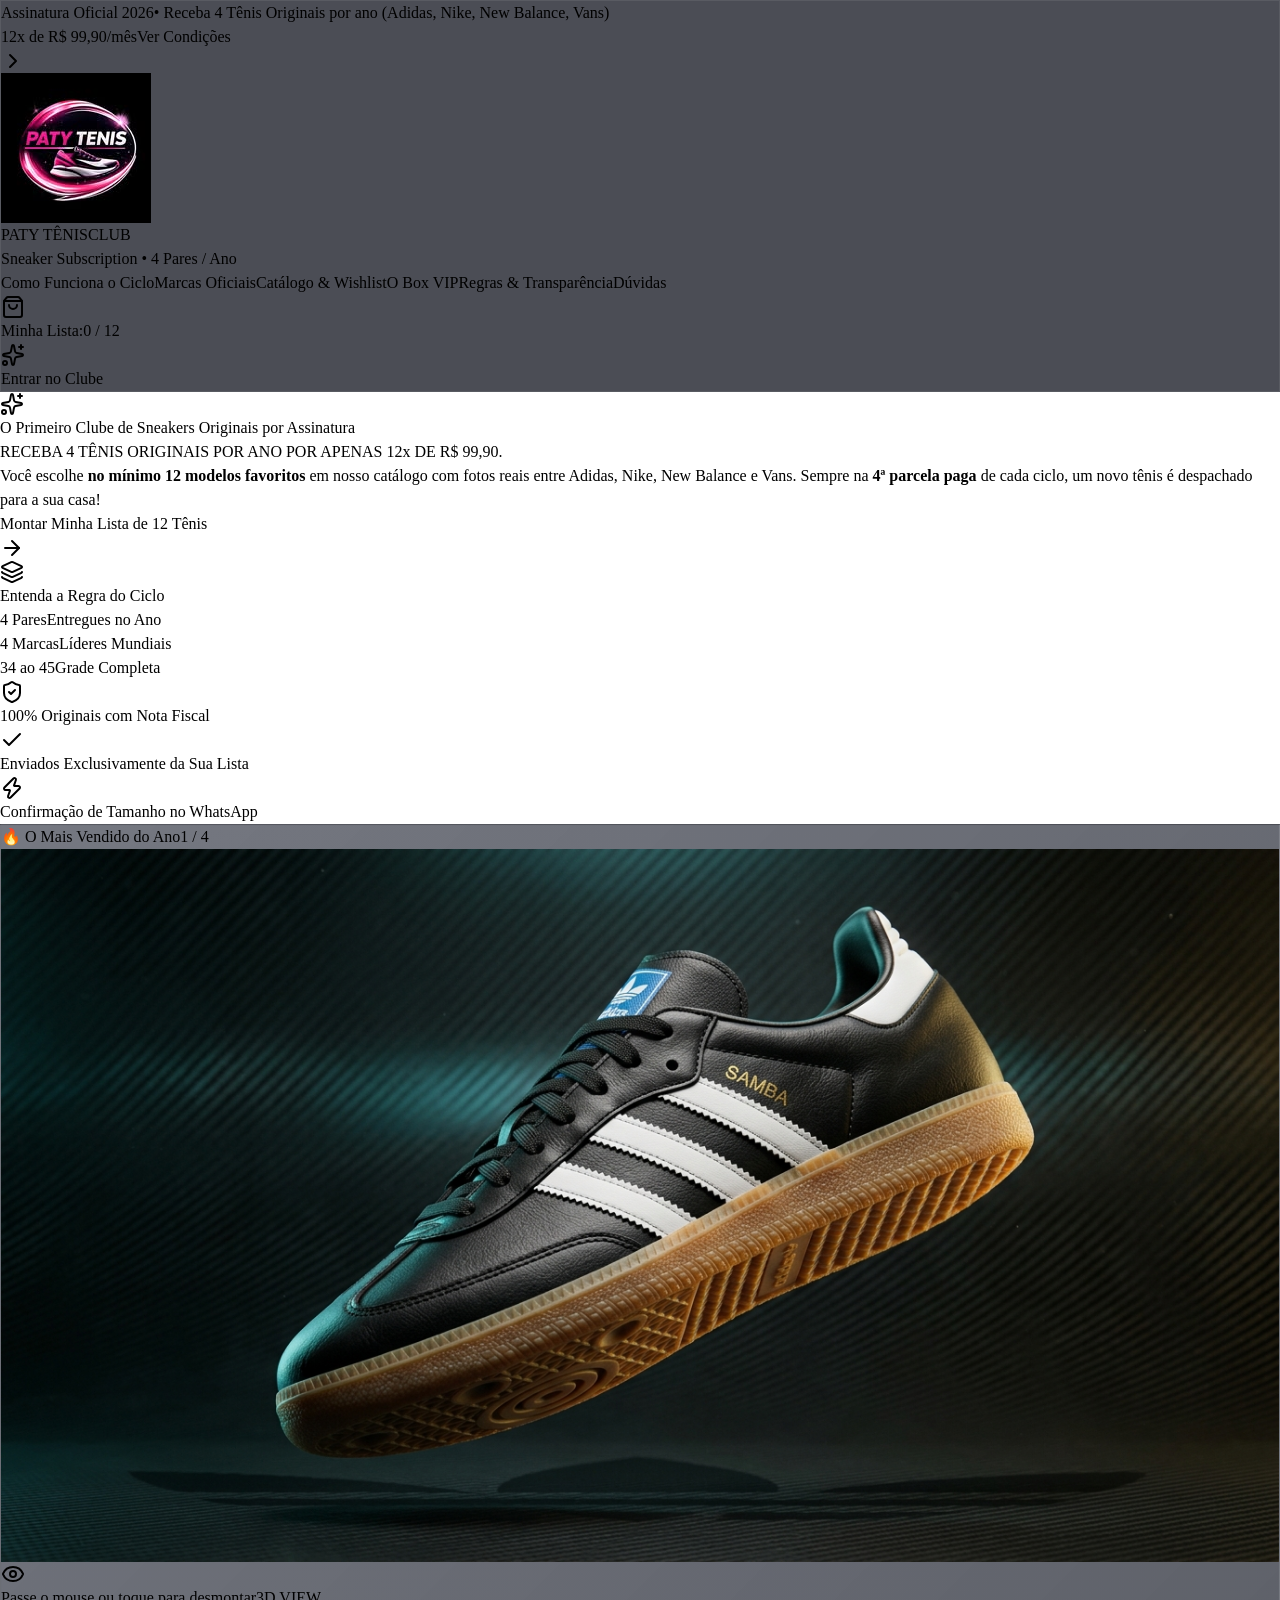
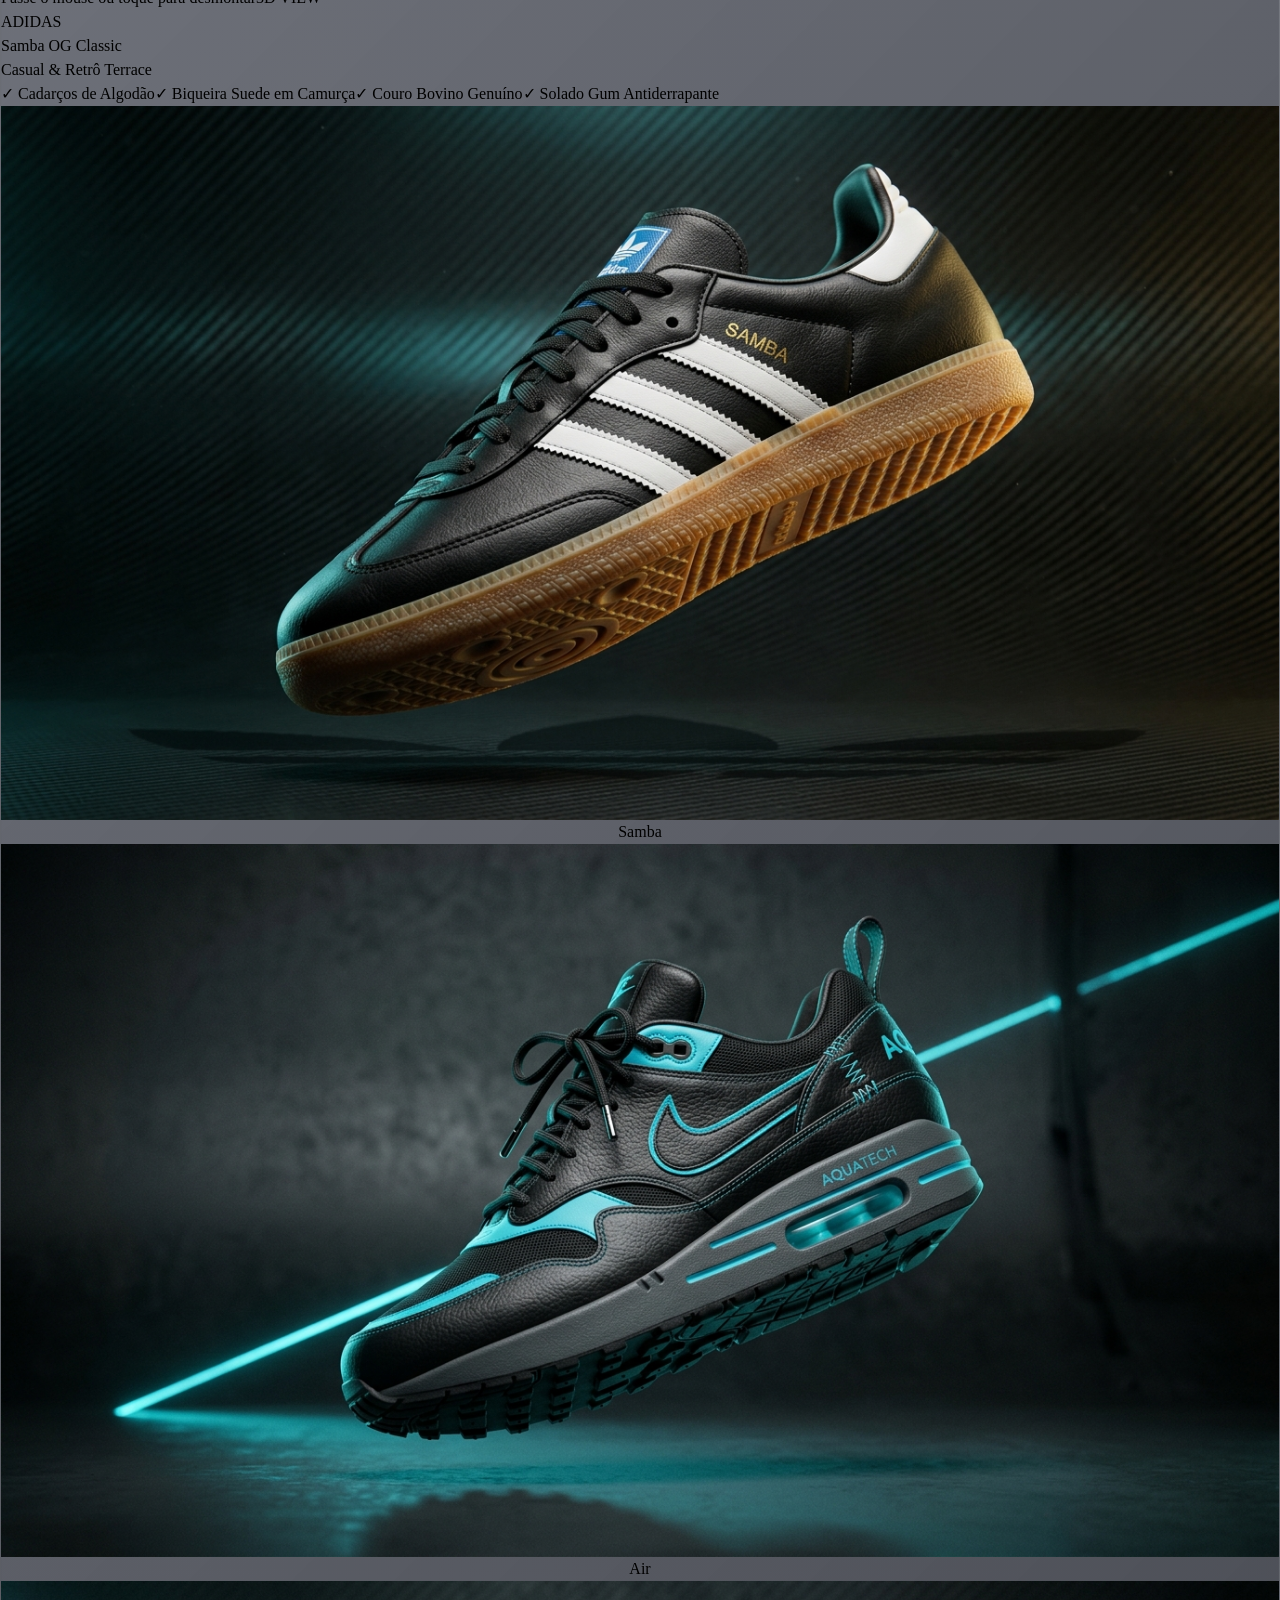
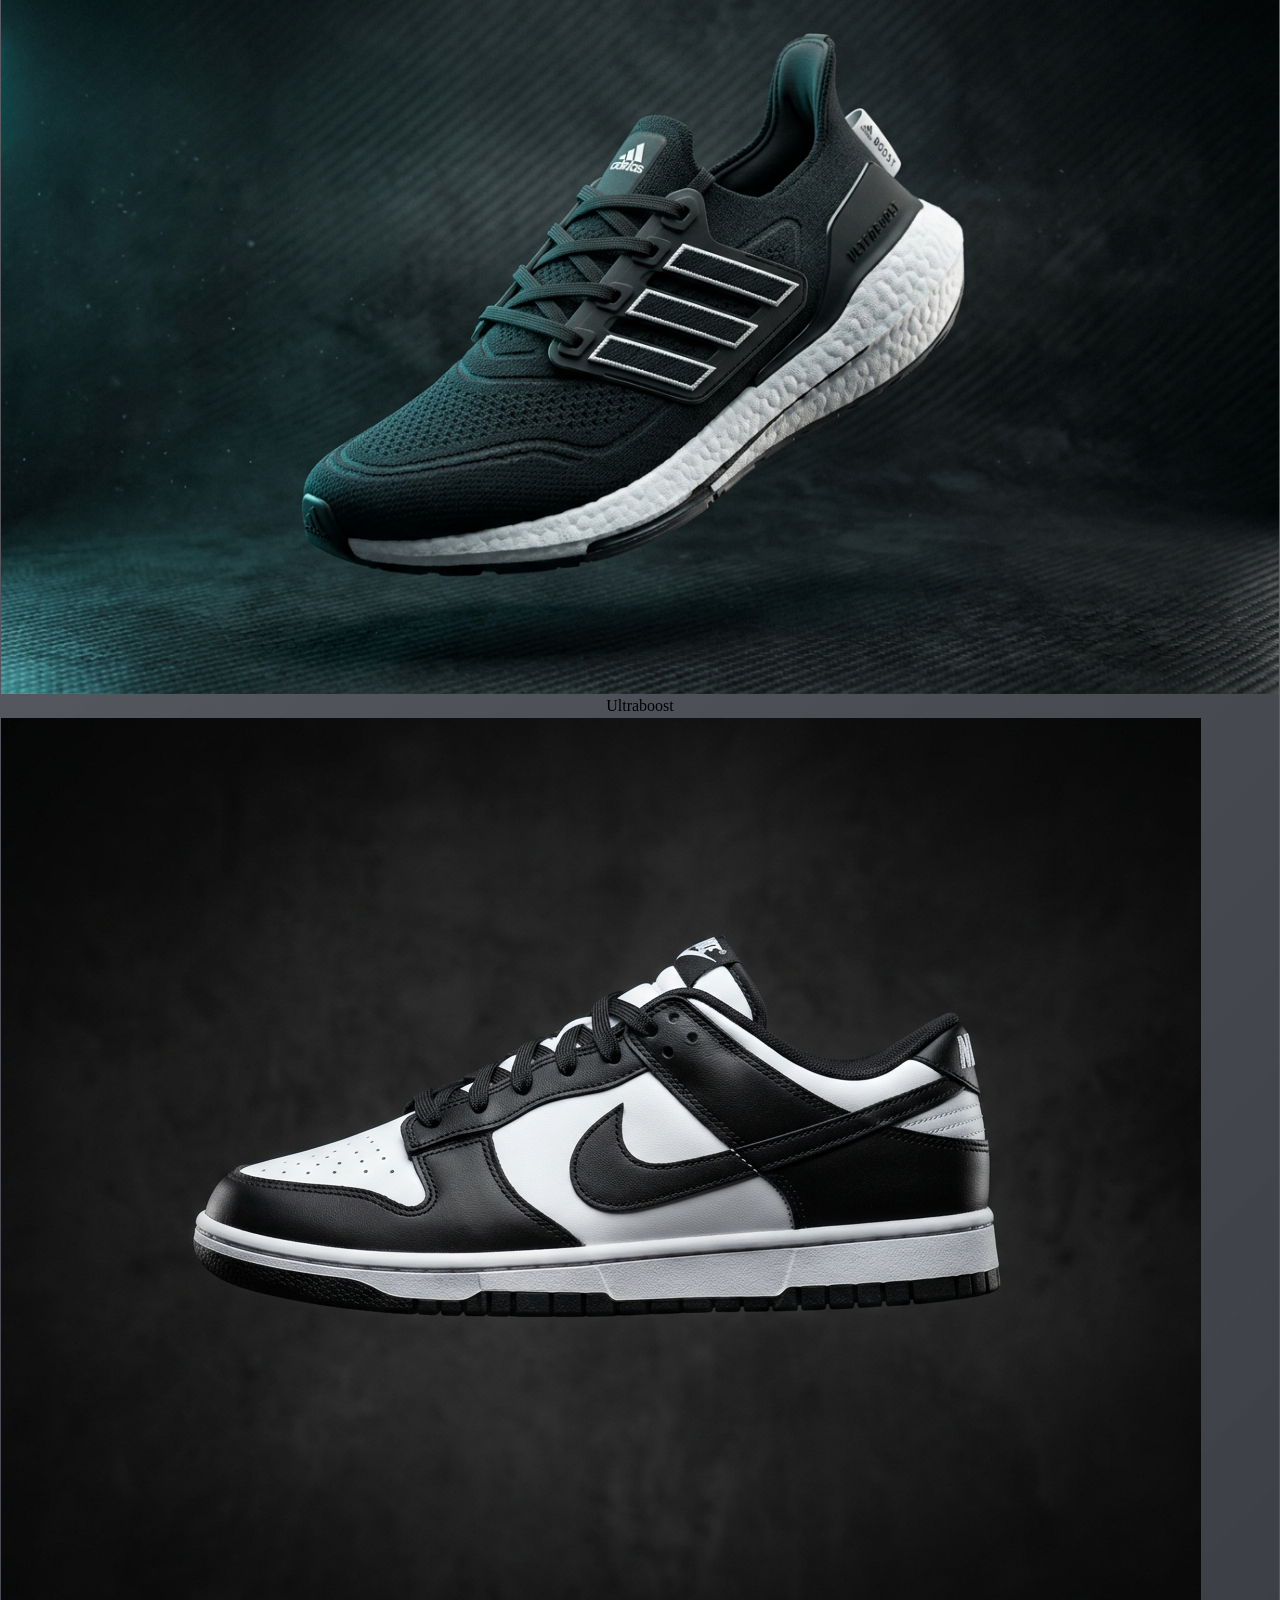
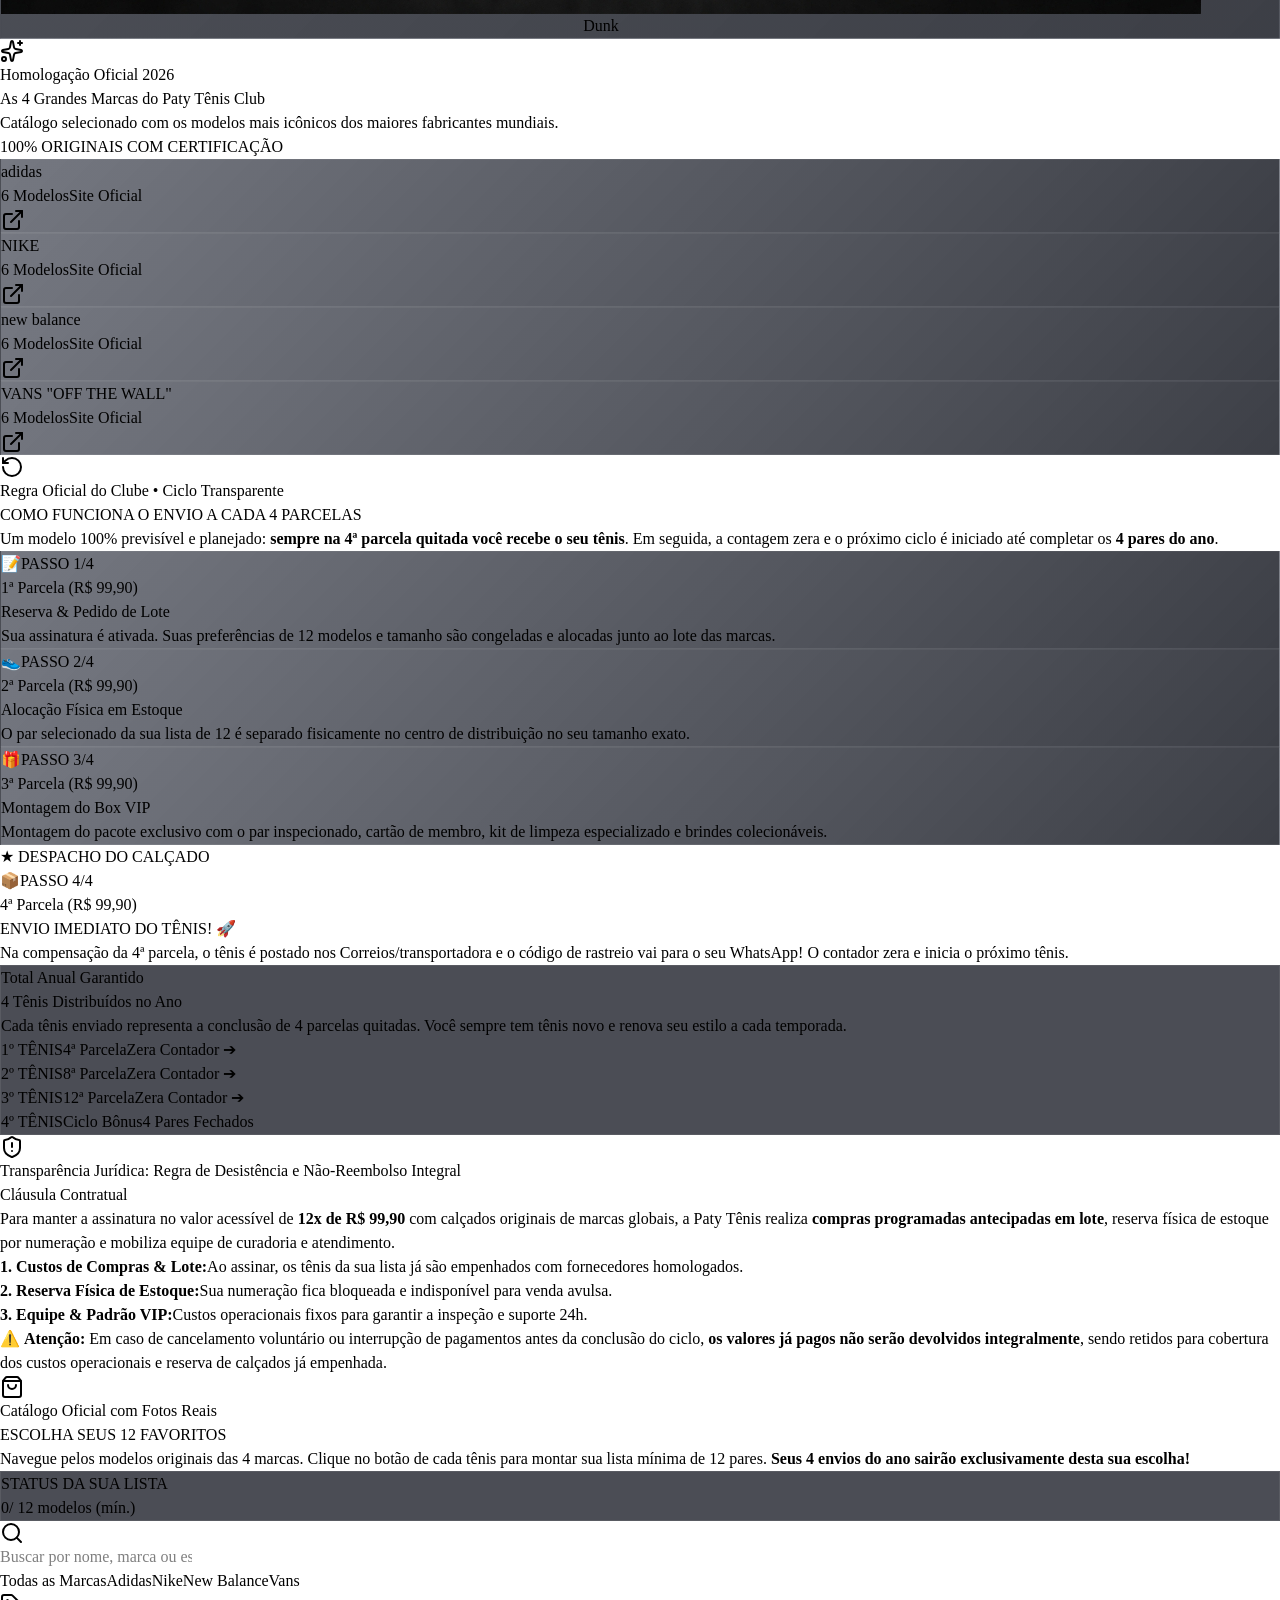
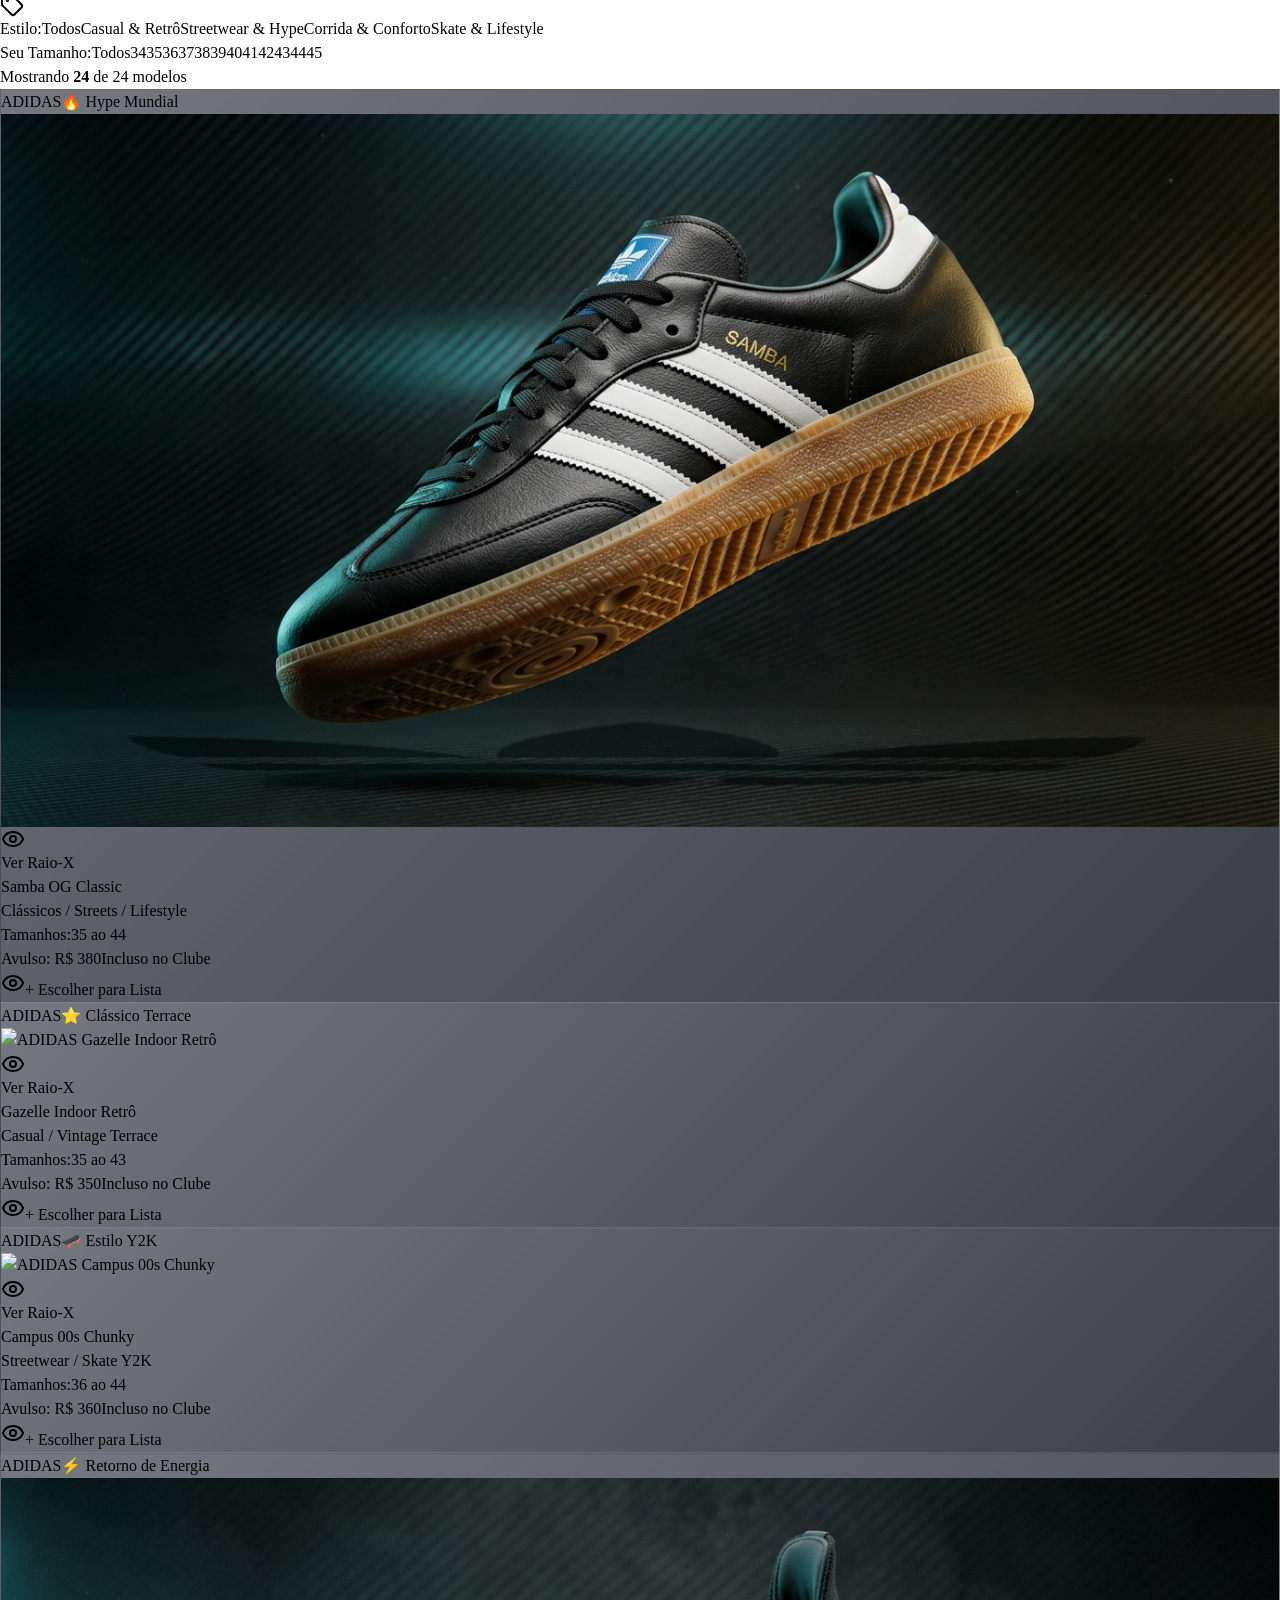
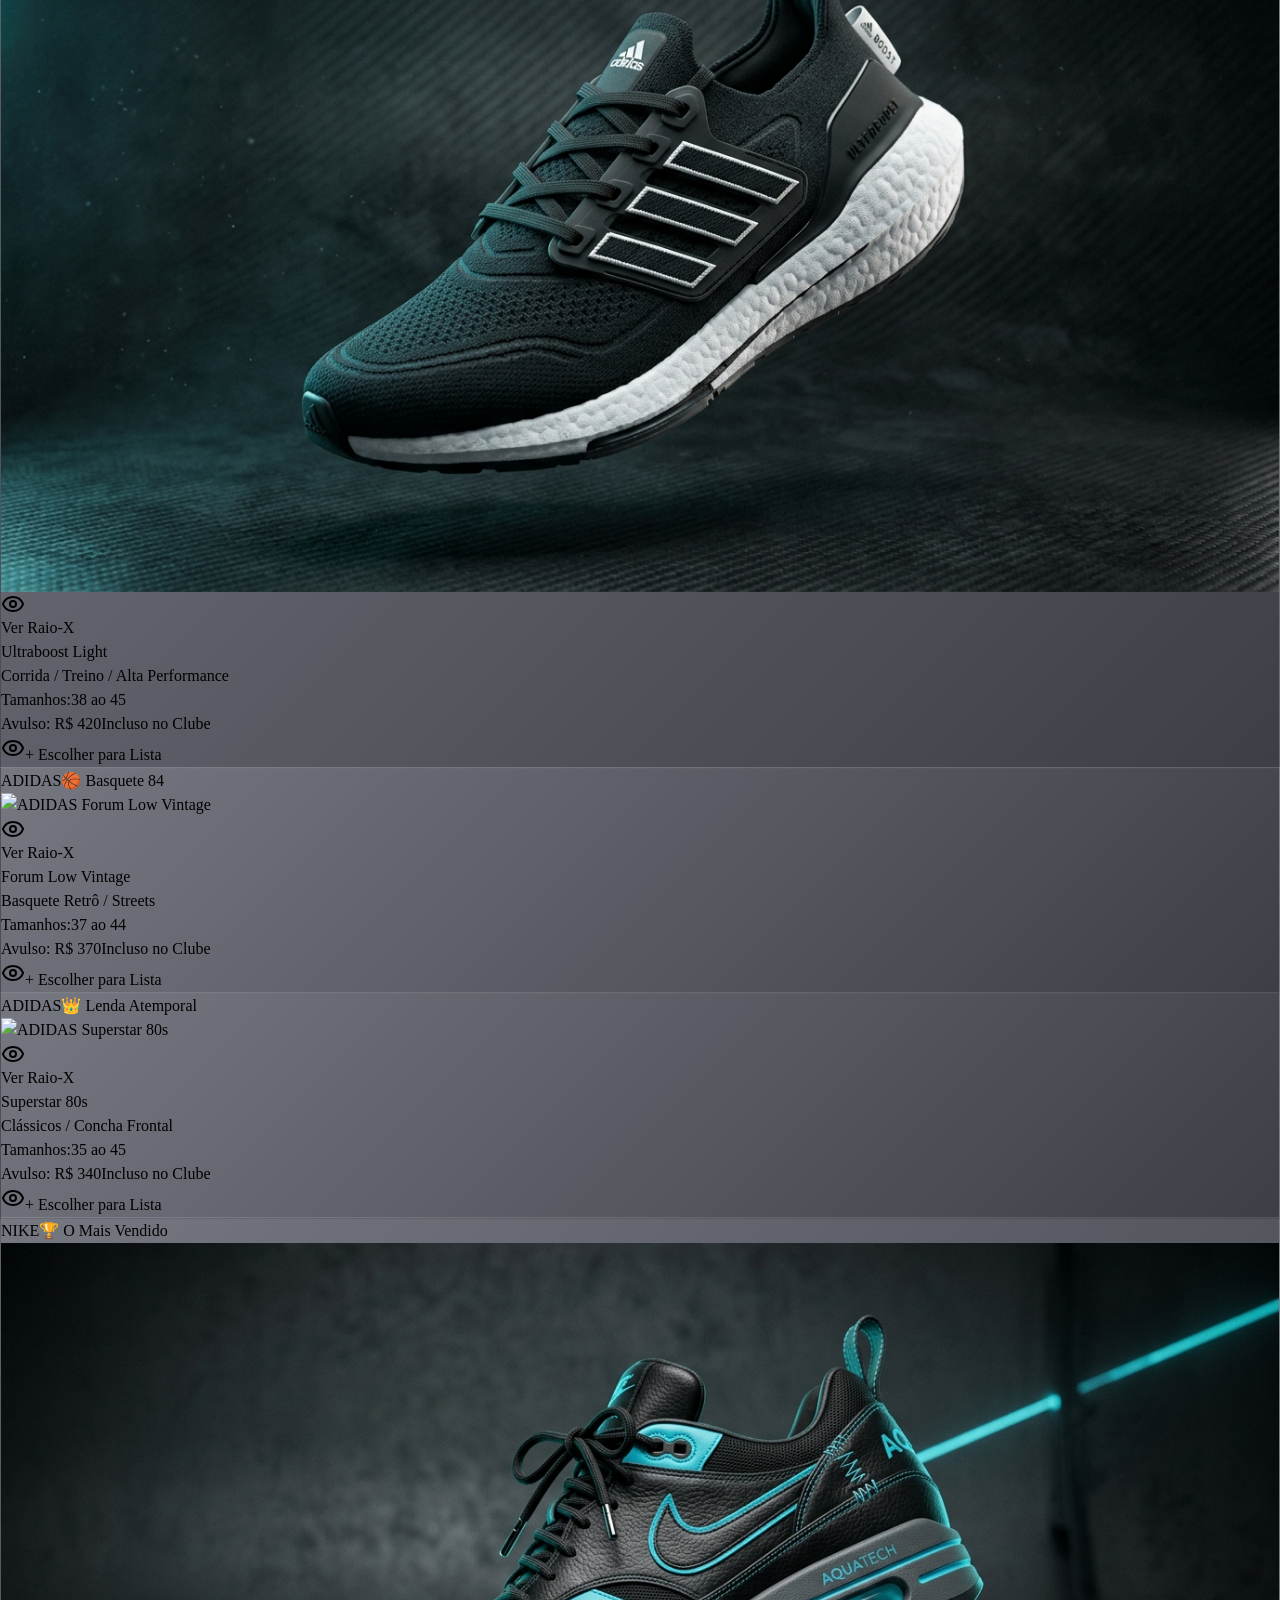
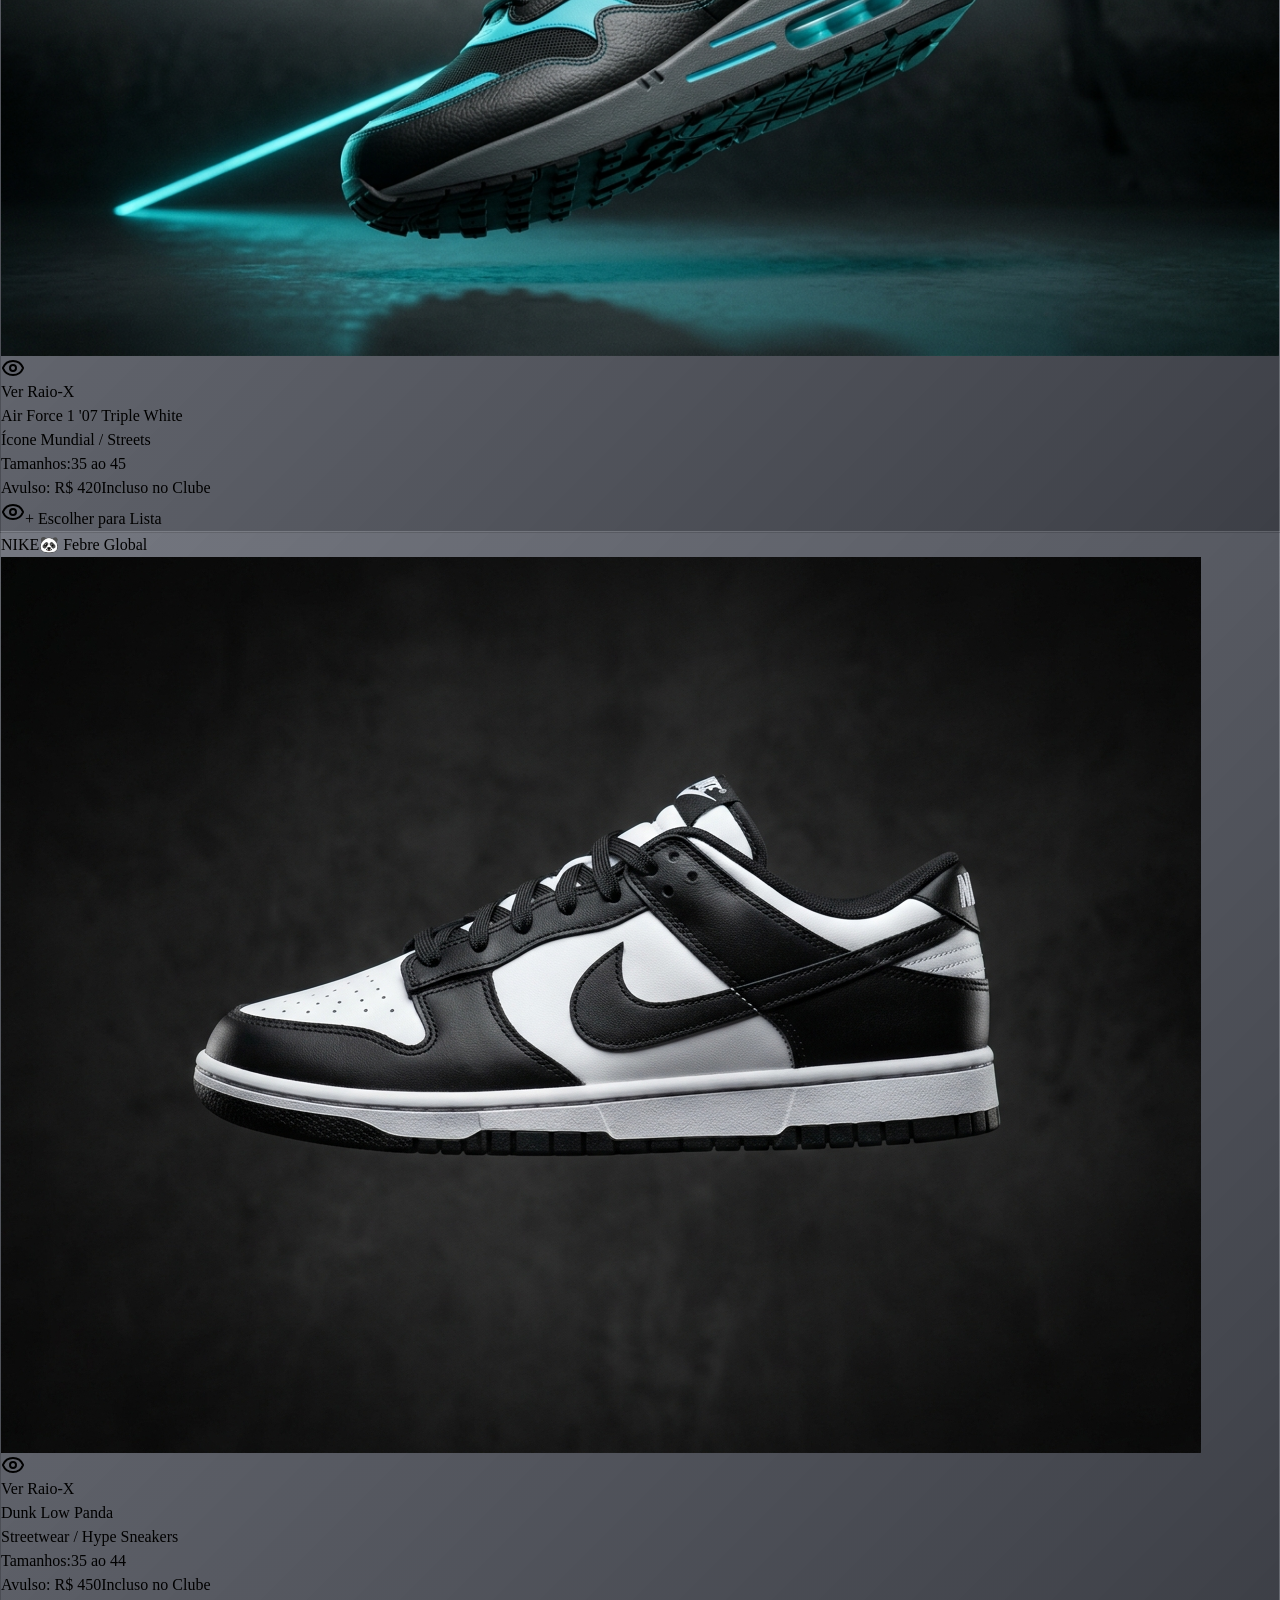
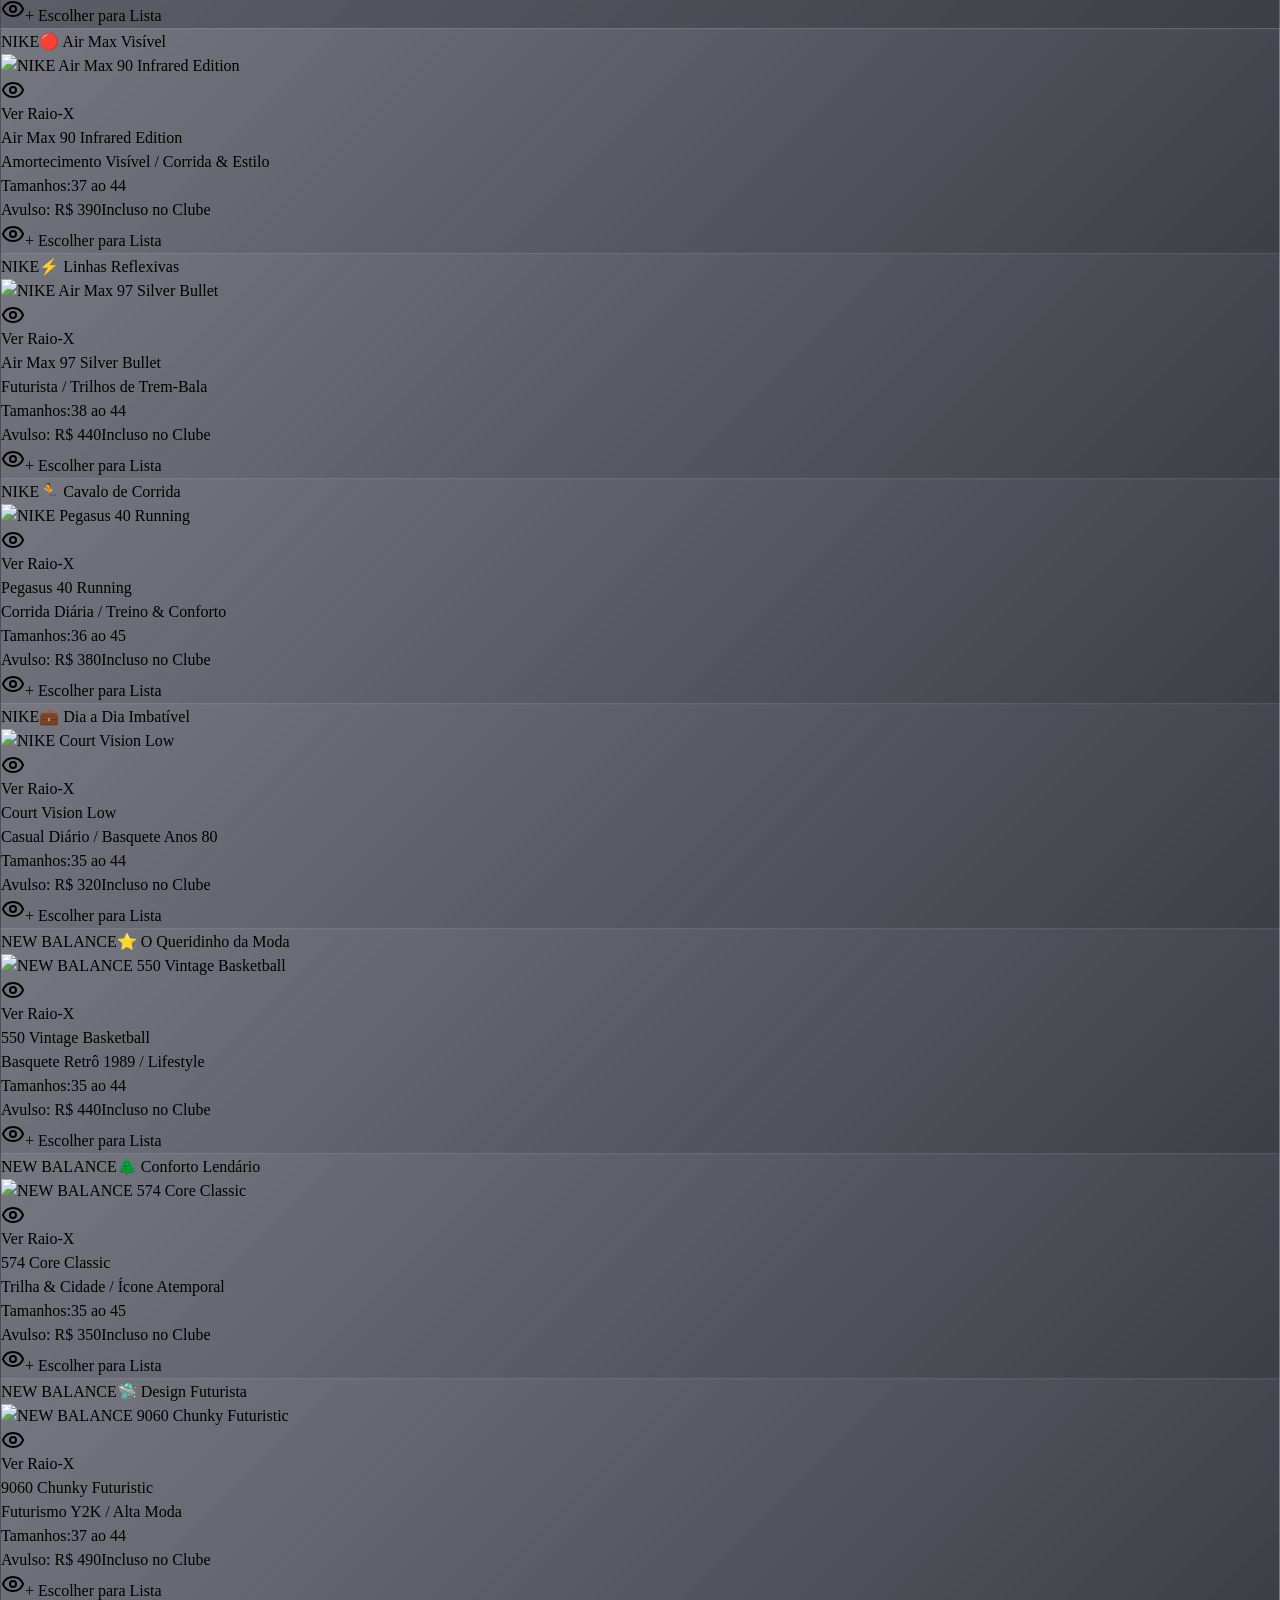
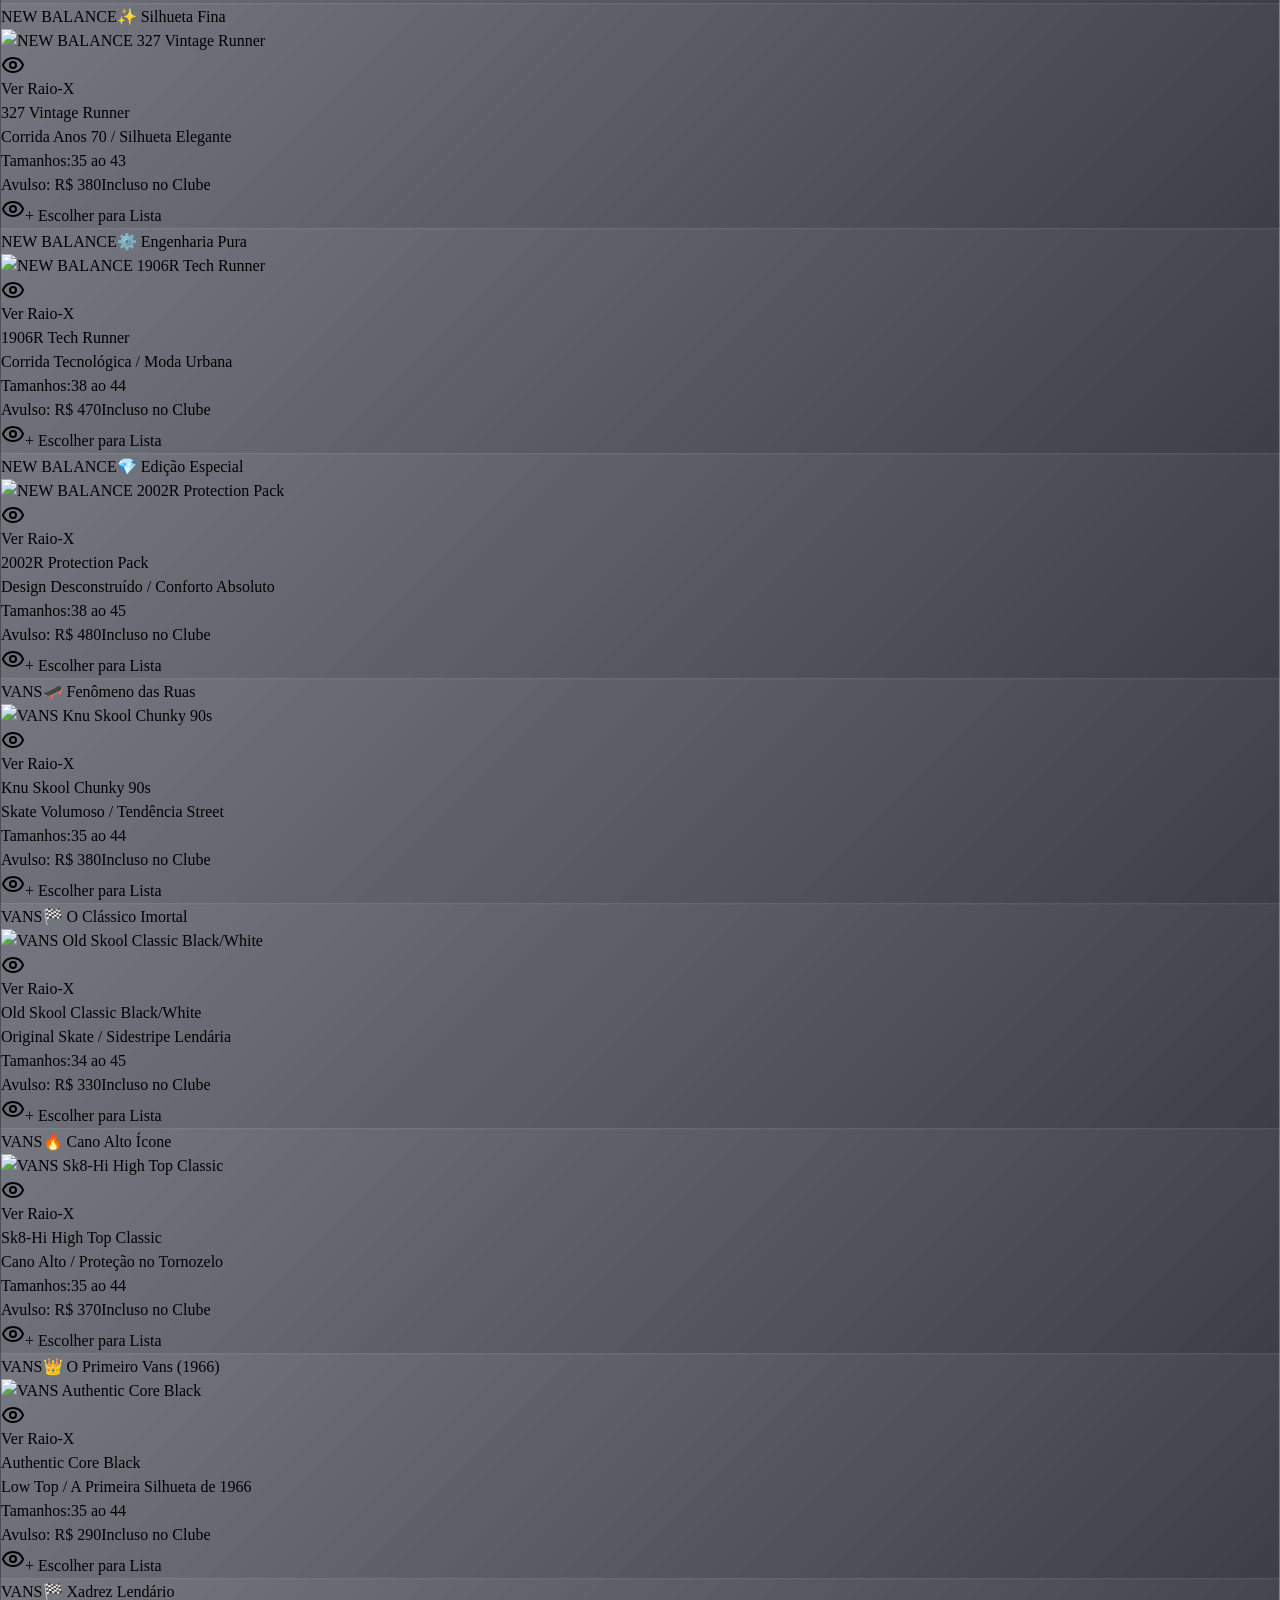
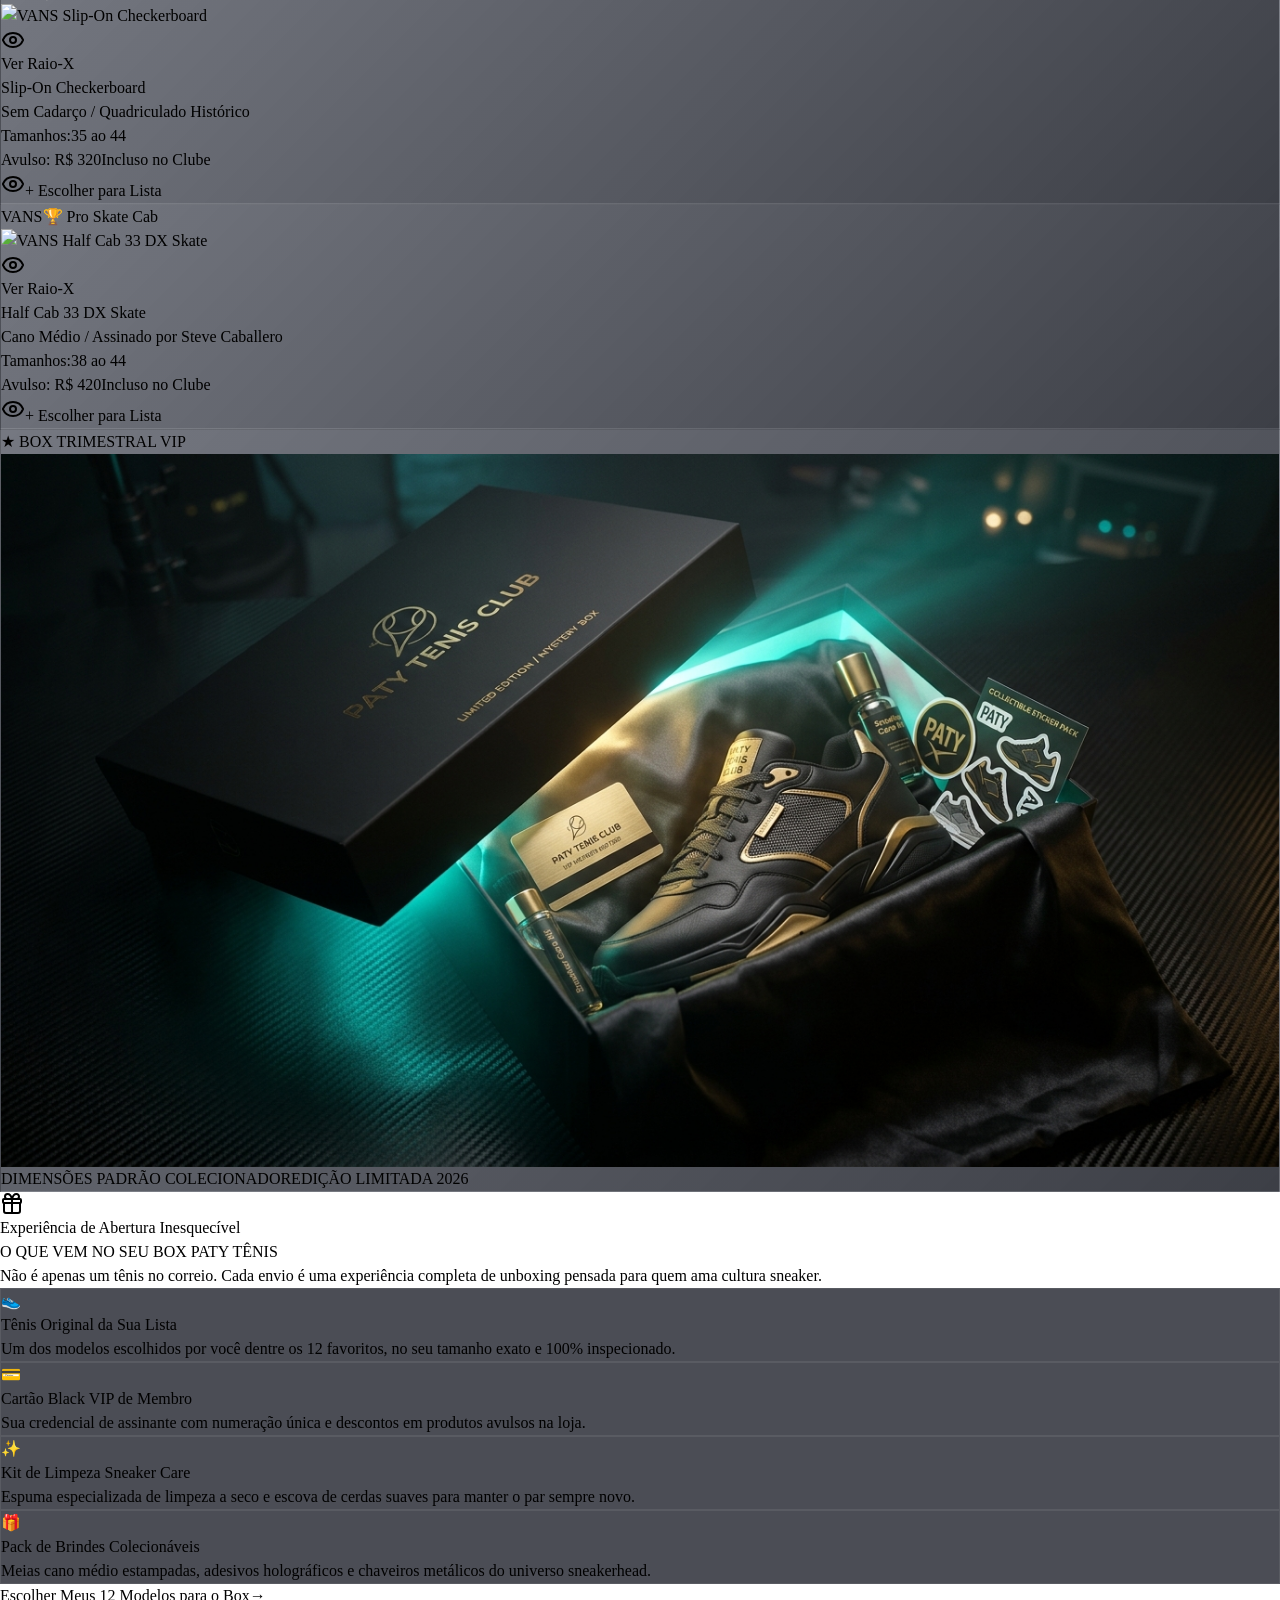
==== commit 29590ebe: "feat: deploy Paty Tenis Club v3 Lovable Sneaker Edition with Kiwify checkout" ====
--- a/index.html
+++ b/index.html
@@ -1,516 +1,28 @@
-<!DOCTYPE html>
-<html lang="pt-BR">
+<!doctype html>
+<html lang="pt-BR" class="dark scroll-smooth">
+
 <head>
-  <meta charset="UTF-8">
-  <meta name="viewport" content="width=device-width, initial-scale=1.0">
-  <title>PATY TÊNIS CLUB | Clube de Assinatura Oficial</title>
-  <meta name="description" content="Monte sua lista com no mínimo 12 tênis do catálogo e receba 4 modelos originais por ano no seu endereço por apenas 12x de R$ 99,90.">
-  
+  <meta charset="UTF-8" />
+  <link rel="icon" type="image/svg+xml"
+    href="data:image/svg+xml,<svg xmlns='http://www.w3.org/2000/svg' viewBox='0 0 24 24' fill='%2300F2FE'><path d='M2 18h20v2H2zM4 14l2-8h5l2 4h6l2 4H4z'/></svg>" />
+  <meta name="viewport" content="width=device-width, initial-scale=1.0" />
+  <title>PATY TÊNIS CLUB | O Primeiro Clube de Sneakers por Assinatura</title>
+  <meta name="description"
+    content="Receba 4 tênis originais por ano no seu endereço. Escolha seus 12 favoritos entre Nike, Adidas, New Balance e Vans por 12x de R$ 99,90/mês." />
+
+  <!-- Google Fonts -->
   <link rel="preconnect" href="https://fonts.googleapis.com">
   <link rel="preconnect" href="https://fonts.gstatic.com" crossorigin>
-  <link href="https://fonts.googleapis.com/css2?family=Plus+Jakarta+Sans:wght@400;500;600;700;800&family=Space+Grotesk:wght@600;700&display=swap" rel="stylesheet">
-  
-  <link rel="stylesheet" href="style.css">
+  <link
+    href="https://fonts.googleapis.com/css2?family=Outfit:wght@400;500;600;700;800;900&family=Plus+Jakarta+Sans:wght@300;400;500;600;700;800&family=Space+Grotesk:wght@500;700&display=swap"
+    rel="stylesheet">
+  <script type="module" crossorigin src="./assets/index-XQGA1KAG.js"></script>
+  <link rel="stylesheet" crossorigin href="./assets/index-DJy3a5mh.css">
 </head>
-<body class="dark-theme">
-  <div class="glow-sphere glow-cyan"></div>
-  <div class="glow-sphere glow-gold"></div>
 
-  <!-- Announcement Bar -->
-  <div class="announcement-bar">
-    <div class="container flex-center-between">
-      <span class="badge-live">● ASSINATURA ANUAL OFICIAL</span>
-      <span class="announcement-text">Escolha no mínimo 12 modelos e receba 4 tênis no ano por 12x de R$ 99,90</span>
-      <a href="#planos" class="announcement-link">Ver Termos e Assinar &rarr;</a>
-    </div>
-  </div>
+  <body
+    class="bg-[#090A0F] text-slate-100 font-['Plus_Jakarta_Sans',sans-serif] selection:bg-[#00F2FE] selection:text-black antialiased overflow-x-hidden">
+    <div id="root"></div>
+  </body>
 
-  <!-- Header -->
-  <header class="site-header">
-    <div class="container nav-container">
-      <a href="#" class="logo">
-        <span class="logo-brand">PATY TÊNIS</span>
-        <span class="logo-club">CLUB</span>
-        <span class="tag-vip">OFICIAL</span>
-      </a>
-
-      <nav class="nav-links">
-        <a href="#como-funciona">Regras do Clube</a>
-        <a href="#box">O Box</a>
-        <a href="#catalogo">Catálogo e Fotos</a>
-        <a href="#planos">Assinatura</a>
-        <a href="#termos">Termos e Aceite</a>
-        <a href="#faq">Dúvidas</a>
-      </nav>
-
-      <div class="nav-actions">
-        <a href="#planos" class="btn btn-primary btn-glow">
-          <span>Entrar no Clube</span>
-          <svg width="15" height="15" viewBox="0 0 24 24" fill="none" stroke="currentColor" stroke-width="2.5"><path d="M5 12h14M12 5l7 7-7 7"/></svg>
-        </a>
-      </div>
-    </div>
-  </header>
-
-  <!-- Hero Section com Carrossel de 3 Tênis Interativos que Desmontam no Hover -->
-  <section class="hero-section" id="inicio">
-    <div class="container hero-grid">
-      <div class="hero-content">
-        <div class="hero-badge">
-          <span class="pill-pulse"></span>
-          <span>SNEAKERS ORIGINAIS POR ASSINATURA</span>
-        </div>
-        
-        <h1 class="hero-title">
-          RECEBA 4 TÊNIS POR ANO POR APENAS <span class="text-gradient-cyan">12x DE R$ 99,90</span>.
-        </h1>
-        
-        <p class="hero-subtitle">
-          Você escolhe no mínimo <strong>12 modelos favoritos</strong> com fotos reais em nosso catálogo e nós enviamos <strong>4 pares ao longo do ano</strong> direto para sua residência de acordo com o estoque.
-        </p>
-
-        <div class="hero-cta-group">
-          <a href="#catalogo" class="btn btn-primary btn-lg btn-glow">
-            <span>Ver Fotos e Montar Minha Lista</span>
-            <svg width="16" height="16" viewBox="0 0 24 24" fill="none" stroke="currentColor" stroke-width="2.5"><path d="M5 12h14M12 5l7 7-7 7"/></svg>
-          </a>
-          <a href="#como-funciona" class="btn btn-outline btn-lg">
-            <span>Como Funciona o Envio</span>
-          </a>
-        </div>
-
-        <div class="hero-stats-row">
-          <div class="stat-box">
-            <span class="stat-num">4 Pares</span>
-            <span class="stat-label">Entregues no Ano</span>
-          </div>
-          <div class="stat-separator"></div>
-          <div class="stat-box">
-            <span class="stat-num">Mín. 12</span>
-            <span class="stat-label">Modelos que Você Escolhe</span>
-          </div>
-          <div class="stat-separator"></div>
-          <div class="stat-box">
-            <span class="stat-num">35 ao 45</span>
-            <span class="stat-label">Grade Completa</span>
-          </div>
-        </div>
-      </div>
-
-      <!-- Carrossel de 3 Tênis do Catálogo (Mudam com o tempo e desmontam no hover) -->
-      <div class="hero-visual">
-        <div class="hero-card-interactive" id="heroInteractiveSneaker">
-          <!-- Top Badge Dinâmica -->
-          <div class="floating-badge badge-top-right" id="carouselBadge">
-            <span class="dot-green"></span> 1/3 NIKE AIR SERIES // CATÁLOGO OFICIAL
-          </div>
-
-          <!-- Carousel Controls: Setas e Dots -->
-          <button class="carousel-nav-btn prev-btn" id="prevSlideBtn" title="Modelo Anterior">&#10094;</button>
-          <button class="carousel-nav-btn next-btn" id="nextSlideBtn" title="Próximo Modelo">&#10095;</button>
-
-          <!-- Slide 1: Nike Air Series -->
-          <div class="carousel-slide active" id="slide-0" data-model="Nike Air Series" data-badge="1/3 NIKE AIR SERIES // CATÁLOGO OFICIAL" data-style="Streets & Lifestyle">
-            <div class="sneaker-layers-wrapper">
-              <img src="assets/sneaker-assembled.jpg" alt="Nike Air do Catálogo" class="sneaker-layer sneaker-assembled">
-              <img src="assets/exploded-view.jpg" alt="Nike Air Desmontado" class="sneaker-layer sneaker-dismantled">
-              <div class="dismantled-tags-overlay">
-                <span class="part-tag tag-laces">Cadarços e Língua</span>
-                <span class="part-tag tag-upper">Cabedal em Couro</span>
-                <span class="part-tag tag-insole">Palmilha Anatômica</span>
-                <span class="part-tag tag-shank">Carbon Shank</span>
-                <span class="part-tag tag-air">Câmara de Ar</span>
-                <span class="part-tag tag-outsole">Solado de Borracha</span>
-              </div>
-            </div>
-          </div>
-
-          <!-- Slide 2: Adidas Samba Classic -->
-          <div class="carousel-slide" id="slide-1" data-model="Adidas Samba Classic" data-badge="2/3 ADIDAS SAMBA // RETRÔ CASUAL" data-style="Clássico Retrô & Streets">
-            <div class="sneaker-layers-wrapper">
-              <img src="assets/samba-assembled.jpg" alt="Adidas Samba do Catálogo" class="sneaker-layer sneaker-assembled">
-              <img src="assets/samba-exploded.jpg" alt="Adidas Samba Desmontado" class="sneaker-layer sneaker-dismantled">
-              <div class="dismantled-tags-overlay">
-                <span class="part-tag tag-laces">Cadarços de Algodão</span>
-                <span class="part-tag tag-upper">Couro & Biqueira Suede</span>
-                <span class="part-tag tag-insole">Palmilha Anatômica</span>
-                <span class="part-tag tag-shank">Entressola Flexível</span>
-                <span class="part-tag tag-air">Amortecimento Clássico</span>
-                <span class="part-tag tag-outsole">Solado Gum de Borracha</span>
-              </div>
-            </div>
-          </div>
-
-          <!-- Slide 3: Adidas Ultraboost -->
-          <div class="carousel-slide" id="slide-2" data-model="Adidas Ultraboost" data-badge="3/3 ADIDAS ULTRABOOST // ALTA PERFORMANCE" data-style="Corrida & Conforto Extremo">
-            <div class="sneaker-layers-wrapper">
-              <img src="assets/boost-assembled.jpg" alt="Adidas Ultraboost do Catálogo" class="sneaker-layer sneaker-assembled">
-              <img src="assets/boost-exploded.jpg" alt="Adidas Ultraboost Desmontado" class="sneaker-layer sneaker-dismantled">
-              <div class="dismantled-tags-overlay">
-                <span class="part-tag tag-laces">Gaiola TPU & Cadarços</span>
-                <span class="part-tag tag-upper">Cabedal Primeknit Sock</span>
-                <span class="part-tag tag-insole">Palmilha Respirável</span>
-                <span class="part-tag tag-shank">Torsion System</span>
-                <span class="part-tag tag-air">Cápsulas Boost Energy</span>
-                <span class="part-tag tag-outsole">Solado Continental Grip</span>
-              </div>
-            </div>
-          </div>
-
-          <!-- Indicadores de Slides (Dots) -->
-          <div class="carousel-dots-container">
-            <button class="carousel-dot active" data-index="0" title="Nike Air"></button>
-            <button class="carousel-dot" data-index="1" title="Adidas Samba"></button>
-            <button class="carousel-dot" data-index="2" title="Adidas Ultraboost"></button>
-          </div>
-
-          <!-- Badge de Instrução de Hover -->
-          <div class="hover-instruction-badge" id="hoverBadge">
-            <span class="hover-icon">👆</span>
-            <span class="hover-text" id="hoverText">PASSE O MOUSE PARA DESMONTAR O TÊNIS</span>
-          </div>
-
-          <!-- HUD Dinâmico do Modelo Atual -->
-          <div class="floating-hud badge-bottom-left">
-            <div class="hud-header">MODELO ATUAL DO CARROSSEL</div>
-            <div class="hud-row"><span>Tênis:</span> <strong id="hudModel">Nike Air Series</strong></div>
-            <div class="hud-row"><span>Estrutura:</span> <strong id="hudStructure">Original Montado</strong></div>
-            <div class="hud-row"><span>Estilo:</span> <strong id="hudStyle">Streets & Lifestyle</strong></div>
-          </div>
-        </div>
-      </div>
-    </div>
-  </section>
-
-  <!-- Regras Claras do Clube -->
-  <section class="timeline-section" id="como-funciona">
-    <div class="container">
-      <div class="section-header text-center">
-        <div class="section-tag">REGRAS DE FUNCIONAMENTO</div>
-        <h2 class="section-title">COMO FUNCIONA A <span class="text-gradient-cyan">SELEÇÃO E ENTREGA</span></h2>
-        <p class="section-description">
-          Transparência completa para você receber exatamente os modelos que combinam com seu estilo.
-        </p>
-      </div>
-
-      <div class="rules-grid">
-        <div class="rule-box glass-panel">
-          <div class="rule-icon-box">📋</div>
-          <h3>1. Você Escolhe no Mínimo 12 Modelos</h3>
-          <p>Ao assinar o clube, você monta sua lista de preferências selecionando <strong>no mínimo 12 tênis</strong> com fotos reais em nosso catálogo oficial.</p>
-        </div>
-
-        <div class="rule-box glass-panel">
-          <div class="rule-icon-box">👟</div>
-          <h3>2. Enviamos 4 Modelos da Sua Lista</h3>
-          <p>Nossa equipe garante o envio de <strong>4 modelos contidos na sua lista de 12</strong> ao longo do ano, selecionados de acordo com a disponibilidade do nosso estoque.</p>
-        </div>
-
-        <div class="rule-box glass-panel">
-          <div class="rule-icon-box">🛡️</div>
-          <h3>3. Garantia de Fabricação</h3>
-          <p>Somente será enviado um modelo fora da sua lista caso algum tênis escolhido tenha <strong>saído de linha ou sido descontinuado pelo fabricante</strong>. Nesse caso, enviaremos um modelo similar de mesmo padrão.</p>
-        </div>
-
-        <div class="rule-box glass-panel">
-          <div class="rule-icon-box">📦</div>
-          <h3>4. Cronograma Trimestral (3 em 3 Meses)</h3>
-          <p>Você investe 12 parcelas de R$ 99,90. Na compensação de <strong>cada 3 parcelas quitadas</strong> (3ª, 6ª, 9ª e 12ª parcela), um novo tênis é despachado para a sua casa.</p>
-        </div>
-      </div>
-    </div>
-  </section>
-
-  <!-- Unboxing Section -->
-  <section class="unboxing-section" id="box">
-    <div class="container">
-      <div class="unboxing-grid">
-        <div class="unboxing-visual">
-          <div class="unboxing-glow-box">
-            <img src="assets/club-box.jpg" alt="Paty Tênis Club Box do Mês" class="unboxing-img">
-          </div>
-        </div>
-
-        <div class="unboxing-info">
-          <div class="section-tag text-gold">EXPERIÊNCIA COMPLETA</div>
-          <h2 class="section-title">O QUE VEM NO SEU <span class="text-gradient-gold">BOX TRIMESTRAL</span></h2>
-          <p class="unboxing-p">
-            A cada remessa trimestral, você recebe uma embalagem exclusiva contendo:
-          </p>
-
-          <div class="box-perks-list">
-            <div class="box-perk-item">
-              <div class="perk-icon-gold">👟</div>
-              <div>
-                <h4>Tênis Original Selecionado da Sua Lista</h4>
-                <p>Um dos modelos da sua lista de 12 favoritos, no seu tamanho exato e inspecionado.</p>
-              </div>
-            </div>
-
-            <div class="box-perk-item">
-              <div class="perk-icon-gold">💳</div>
-              <div>
-                <h4>Cartão Black VIP de Membro</h4>
-                <p>Identificação oficial de assinante e benefícios exclusivos em toda a rede Paty Tênis.</p>
-              </div>
-            </div>
-
-            <div class="box-perk-item">
-              <div class="perk-icon-gold">✨</div>
-              <div>
-                <h4>Kit de Limpeza e Cuidados Sneaker</h4>
-                <p>Mantenha seus pares limpos e conservados com produtos especializados.</p>
-              </div>
-            </div>
-
-            <div class="box-perk-item">
-              <div class="perk-icon-gold">🎁</div>
-              <div>
-                <h4>Pack Colecionável de Brindes</h4>
-                <p>Meias especiais, adesivos metalizados e acessórios do universo sneakerhead.</p>
-              </div>
-            </div>
-          </div>
-
-          <div class="unboxing-cta-row">
-            <a href="#catalogo" class="btn btn-gold btn-lg btn-glow">Ver Fotos e Montar Minha Lista &rarr;</a>
-          </div>
-        </div>
-      </div>
-    </div>
-  </section>
-
-  <!-- Interactive Catalog com Fotos dos Tênis -->
-  <section class="catalog-section" id="catalogo">
-    <div class="container">
-      <div class="section-header text-center">
-        <div class="section-tag">CATÁLOGO VISUAL COM FOTOS</div>
-        <h2 class="section-title">ESCOLHA SEUS <span class="text-gradient-cyan">12 FAVORITOS</span></h2>
-        <p class="section-description">
-          Veja as fotos dos modelos disponíveis em nosso estoque. Clique para adicionar <strong>no mínimo 12 modelos</strong> à sua lista de assinatura.
-        </p>
-
-        <!-- Floating Wishlist Counter -->
-        <div class="wishlist-status-card glass-panel" id="wishlistStatusCard">
-          <div class="wishlist-status-info">
-            <span class="wishlist-counter-label">SUA LISTA DE PREFERÊNCIAS:</span>
-            <div class="wishlist-counter-badge">
-              <strong id="selectedCount">0</strong> / 12 modelos selecionados (mínimo)
-            </div>
-          </div>
-          <div class="wishlist-status-msg" id="wishlistMsg">
-            Selecione pelo menos 12 modelos com fotos abaixo para habilitar o envio.
-          </div>
-        </div>
-
-        <div class="catalog-filter-bar">
-          <button class="filter-btn active" data-filter="all">Todos (18)</button>
-          <button class="filter-btn" data-filter="ADIDAS">Adidas</button>
-          <button class="filter-btn" data-filter="NIKE">Nike</button>
-          <button class="filter-btn" data-filter="Corrida">Corrida e Treino</button>
-          <button class="filter-btn" data-filter="Streets">Casual e Street</button>
-        </div>
-      </div>
-
-      <!-- Grid com Fotos Reais de Cada Tênis -->
-      <div class="catalog-grid" id="catalogGrid"></div>
-
-      <div class="catalog-footer-note">
-        <p>💡 <em>A numeração do seu calçado é confirmada individualmente por WhatsApp antes de cada um dos 4 despachos no ano.</em></p>
-      </div>
-    </div>
-  </section>
-
-  <!-- Pricing Section & Termos Contratuais com Aceite Obrigatório -->
-  <section class="pricing-section" id="planos">
-    <div class="container">
-      <div class="section-header text-center">
-        <div class="section-tag text-gold">ASSINATURA ANUAL</div>
-        <h2 class="section-title">PLANO PATY TÊNIS CLUB <span class="text-gradient-gold">ANUAL</span></h2>
-        <p class="section-description">
-          4 pares de tênis originais entregues ao longo de 12 meses na sua casa.
-        </p>
-      </div>
-
-      <div class="pricing-wrapper-centered">
-        <div class="pricing-card glass-panel featured-tier">
-          <div class="featured-ribbon">PLANO ANUAL COM ENTREGA PROGRAMADA</div>
-          
-          <div class="card-tier-badge badge-glow">ADESÃO AO CLUBE</div>
-          <h3 class="tier-name">12x de R$ 99,90 / mês</h3>
-          <p class="tier-desc">Receba 4 tênis originais no ano (1 tênis enviado a cada 3 parcelas mensais quitadas).</p>
-          
-          <div class="price-block">
-            <span class="currency">12 parcelas de</span>
-            <span class="amount">R$ 99,90</span>
-            <span class="period">/mês</span>
-          </div>
-          <span class="price-sub">✓ 4 envios garantidos baseados na sua lista de 12 modelos</span>
-
-          <ul class="tier-features">
-            <li>✔ <strong>04 Tênis Originais por ano</strong> (1 entregue no 3º, 6º, 9º e 12º mês)</li>
-            <li>✔ <strong>Garantia de Escolha:</strong> enviados exclusivamente dentre os 12 selecionados por você</li>
-            <li>✔ <strong>Garantia de Linha:</strong> outro modelo só será enviado se algum escolhido for descontinuado pelo fabricante</li>
-            <li>✔ Box trimestral acompanhado de kit de limpeza e brindes</li>
-            <li>✔ Pagamento seguro gerenciado pela <strong>Kiwify Pagamentos</strong></li>
-          </ul>
-
-          <!-- Box de Termos, Condições e Política de Não-Reembolso -->
-          <div class="contract-terms-box" id="termos">
-            <h4>📜 TERMOS DE ADESÃO E REGRAS DO CLUBE</h4>
-            <div class="terms-scroll-area">
-              <p><strong>1. SELEÇÃO DE MODELOS:</strong> O assinante deve selecionar no mínimo 12 modelos em sua lista no catálogo oficial. A Paty Tênis enviará 4 modelos constantes nessa lista, conforme a disponibilidade do estoque da loja.</p>
-              <p><strong>2. SAÍDA DE LINHA:</strong> Caso algum dos modelos selecionados pelo cliente tenha saído de linha ou sido descontinuado pelo fabricante oficial, a empresa enviará outro modelo de mesma qualidade e categoria equivalente.</p>
-              <p><strong>3. CRONOGRAMA DE EXPEDIÇÃO:</strong> A expedição de cada par de calçados ocorre na compensação da 3ª, 6ª, 9ª e 12ª parcelas mensais devidamente quitadas.</p>
-              <p><strong>4. POLÍTICA DE DESISTÊNCIA E NÃO-REEMBOLSO:</strong> Fica expressamente acordado que, em caso de cancelamento, inadimplência ou desistência da assinatura antes da conclusão do ciclo trimestral de envio, <strong>os valores já pagos pelo cliente NÃO SERÃO DEVOLVIDOS</strong>. As quantias pagas serão integralmente retidas para cobrir custos de reserva, compras programadas junto aos fornecedores, estocagem, custos operacionais e cobertura de prejuízos decorrentes da quebra antecipada do plano.</p>
-              <p><strong>5. FRETE E TRIBUTOS:</strong> Os custos de frete/remessa e eventuais impostos locais incidentes sobre a entrega não estão inclusos na parcela de R$ 99,90 e serão cobrados à parte no momento de cada envio.</p>
-            </div>
-
-            <!-- Checkbox de Aceite Obrigatório -->
-            <label class="terms-accept-label">
-              <input type="checkbox" id="termsCheckbox" class="terms-checkbox">
-              <span class="terms-checkbox-custom"></span>
-              <span class="terms-text">
-                Li, compreendo e <strong>CONCORDO</strong> com as regras de seleção de 12 modelos, o cronograma trimestral e a <strong>política de não devolução de valores em caso de desistência</strong>.
-              </span>
-            </label>
-          </div>
-
-          <!-- Botão de Assinatura via Kiwify -->
-          <button id="btnSubscribeKiwify" class="btn btn-primary btn-glow btn-block btn-lg" disabled>
-            <span>Assinar Plano Anual na Kiwify</span>
-            <svg width="16" height="16" viewBox="0 0 24 24" fill="none" stroke="currentColor" stroke-width="2"><path d="M5 12h14M12 5l7 7-7 7"/></svg>
-          </button>
-
-          <p class="terms-warning-hint" id="termsHint">
-            ⚠️ <em>Marque a caixa de aceite dos termos acima para prosseguir para o pagamento seguro.</em>
-          </p>
-
-          <div class="security-banner">
-            <span>🔒 Pagamento Seguro e Criptografado via Kiwify Pagamentos</span>
-          </div>
-        </div>
-      </div>
-    </div>
-  </section>
-
-  <!-- FAQ Section -->
-  <section class="faq-section" id="faq">
-    <div class="container faq-container">
-      <div class="section-header text-center">
-        <div class="section-tag">DÚVIDAS FREQUENTES</div>
-        <h2 class="section-title">PERGUNTAS <span class="text-gradient-cyan">FREQUENTES</span></h2>
-      </div>
-
-      <div class="faq-accordion">
-        <div class="faq-item active">
-          <button class="faq-question">
-            <span>Como funciona a escolha dos 12 modelos?</span>
-            <span class="faq-icon">+</span>
-          </button>
-          <div class="faq-answer">
-            <p>Você navega pelo nosso catálogo oficial e escolhe no mínimo 12 modelos que você mais gosta. Ao longo do ano, nós enviaremos 4 modelos escolhidos exclusivamente dessa sua lista de 12, de acordo com o nosso estoque.</p>
-          </div>
-        </div>
-
-        <div class="faq-item">
-          <button class="faq-question">
-            <span>E se um modelo da minha lista tiver saído de linha?</span>
-            <span class="faq-icon">+</span>
-          </button>
-          <div class="faq-answer">
-            <p>Somente enviaremos um modelo fora da sua lista caso o modelo que você escolheu tenha sido descontinuado ou saído de linha pelo fabricante oficial (Nike ou Adidas). Nesse caso, enviaremos um modelo similar equivalente do mesmo padrão.</p>
-          </div>
-        </div>
-
-        <div class="faq-item">
-          <button class="faq-question">
-            <span>Se eu cancelar ou parar de pagar, recebo o dinheiro de volta?</span>
-            <span class="faq-icon">+</span>
-          </button>
-          <div class="faq-answer">
-            <p>Não. Conforme previsto no termo de adesão, os valores pagos não são reembolsados em caso de cancelamento ou desistência. Eles são utilizados para cobrir os custos de reserva, compras programadas com fornecedores, estocagem, custos operacionais e prejuízos causados pela desistência.</p>
-          </div>
-        </div>
-
-        <div class="faq-item">
-          <button class="faq-question">
-            <span>Quando recebo cada um dos 4 tênis?</span>
-            <span class="faq-icon">+</span>
-          </button>
-          <div class="faq-answer">
-            <p>A entrega é trimestral: você recebe o 1º tênis na confirmação da 3ª parcela, o 2º tênis na 6ª parcela, o 3º tênis na 9ª parcela e o 4º tênis na 12ª parcela quitada.</p>
-          </div>
-        </div>
-
-        <div class="faq-item">
-          <button class="faq-question">
-            <span>O frete e os impostos estão inclusos na parcela de R$ 99,90?</span>
-            <span class="faq-icon">+</span>
-          </button>
-          <div class="faq-answer">
-            <p>Não. A parcela de R$ 99,90 cobre a assinatura dos calçados e o box do clube. Custos de frete/remessa e eventuais impostos são calculados à parte na ocasião de cada despacho para o seu CEP.</p>
-          </div>
-        </div>
-
-        <div class="faq-item">
-          <button class="faq-question">
-            <span>Os tênis são 100% originais?</span>
-            <span class="faq-icon">+</span>
-          </button>
-          <div class="faq-answer">
-            <p>Sim, 100% autênticos e inspecionados. Trabalhamos exclusivamente com modelos oficiais com garantia total de procedência e grade do 35 ao 45.</p>
-          </div>
-        </div>
-      </div>
-    </div>
-  </section>
-
-  <!-- Site Footer -->
-  <footer class="site-footer">
-    <div class="container footer-grid">
-      <div class="footer-brand-col">
-        <div class="logo">
-          <span class="logo-brand">PATY TÊNIS</span>
-          <span class="logo-club">CLUB</span>
-        </div>
-        <p class="footer-text">
-          O clube de assinatura oficial de tênis da Paty Tênis. Escolha seus 12 favoritos com fotos e receba 4 pares originais ao longo do ano.
-        </p>
-        <p class="footer-copy">&copy; 2026 PATY TÊNIS CLUB. Todos os direitos reservados. CNPJ 03.809.446/0001-50.</p>
-      </div>
-
-      <div class="footer-col">
-        <h4>Navegação</h4>
-        <ul>
-          <li><a href="#como-funciona">Regras do Clube</a></li>
-          <li><a href="#box">O Box</a></li>
-          <li><a href="#catalogo">Catálogo com Fotos</a></li>
-          <li><a href="#planos">Assinatura</a></li>
-          <li><a href="#termos">Termos e Condições</a></li>
-        </ul>
-      </div>
-
-      <div class="footer-col">
-        <h4>Atendimento</h4>
-        <ul>
-          <li><a href="https://wa.me/5519999999999" target="_blank">WhatsApp de Atendimento</a></li>
-          <li><a href="#faq">Dúvidas Frequentes</a></li>
-          <li><a href="#termos">Política de Desistência</a></li>
-        </ul>
-      </div>
-
-      <div class="footer-col">
-        <h4>Pagamento Homologado</h4>
-        <div class="security-badges">
-          <span class="sec-badge">🔒 Kiwify Pagamentos</span>
-          <span class="sec-badge">⚡ Pix Instantâneo</span>
-          <span class="sec-badge">💳 Cartão em 12x</span>
-        </div>
-      </div>
-    </div>
-  </footer>
-
-  <script src="app.js"></script>
-</body>
 </html>
--- a/assets/index-DJy3a5mh.css
+++ b/assets/index-DJy3a5mh.css
@@ -0,0 +1 @@
+@layer theme{@theme default{--font-sans: -apple-system, BlinkMacSystemFont, "Segoe UI", Roboto, "Helvetica Neue", "Noto Sans", Arial, sans-serif, "Apple Color Emoji", "Segoe UI Emoji", "Segoe UI Symbol", "Noto Color Emoji"; --font-serif: ui-serif, Georgia, Cambria, "Times New Roman", Times, serif; --font-mono: ui-monospace, SFMono-Regular, Menlo, Monaco, Consolas, "Liberation Mono", "Courier New", monospace; --color-red-50: oklch(97.1% .013 17.38); --color-red-100: oklch(93.6% .032 17.717); --color-red-200: oklch(88.5% .062 18.334); --color-red-300: oklch(80.8% .114 19.571); --color-red-400: oklch(70.4% .191 22.216); --color-red-500: oklch(63.7% .237 25.331); --color-red-600: oklch(57.7% .245 27.325); --color-red-700: oklch(50.5% .213 27.518); --color-red-800: oklch(44.4% .177 26.899); --color-red-900: oklch(39.6% .141 25.723); --color-red-950: oklch(25.8% .092 26.042); --color-orange-50: oklch(98% .016 73.684); --color-orange-100: oklch(95.4% .038 75.164); --color-orange-200: oklch(90.1% .076 70.697); --color-orange-300: oklch(83.7% .128 66.29); --color-orange-400: oklch(75% .183 55.934); --color-orange-500: oklch(70.5% .213 47.604); --color-orange-600: oklch(64.6% .222 41.116); --color-orange-700: oklch(55.3% .195 38.402); --color-orange-800: oklch(47% .157 37.304); --color-orange-900: oklch(40.8% .123 38.172); --color-orange-950: oklch(26.6% .079 36.259); --color-amber-50: oklch(98.7% .022 95.277); --color-amber-100: oklch(96.2% .059 95.617); --color-amber-200: oklch(92.4% .12 95.746); --color-amber-300: oklch(87.9% .169 91.605); --color-amber-400: oklch(82.8% .189 84.429); --color-amber-500: oklch(76.9% .188 70.08); --color-amber-600: oklch(66.6% .179 58.318); --color-amber-700: oklch(55.5% .163 48.998); --color-amber-800: oklch(47.3% .137 46.201); --color-amber-900: oklch(41.4% .112 45.904); --color-amber-950: oklch(27.9% .077 45.635); --color-yellow-50: oklch(98.7% .026 102.212); --color-yellow-100: oklch(97.3% .071 103.193); --color-yellow-200: oklch(94.5% .129 101.54); --color-yellow-300: oklch(90.5% .182 98.111); --color-yellow-400: oklch(85.2% .199 91.936); --color-yellow-500: oklch(79.5% .184 86.047); --color-yellow-600: oklch(68.1% .162 75.834); --color-yellow-700: oklch(55.4% .135 66.442); --color-yellow-800: oklch(47.6% .114 61.907); --color-yellow-900: oklch(42.1% .095 57.708); --color-yellow-950: oklch(28.6% .066 53.813); --color-lime-50: oklch(98.6% .031 120.757); --color-lime-100: oklch(96.7% .067 122.328); --color-lime-200: oklch(93.8% .127 124.321); --color-lime-300: oklch(89.7% .196 126.665); --color-lime-400: oklch(84.1% .238 128.85); --color-lime-500: oklch(76.8% .233 130.85); --color-lime-600: oklch(64.8% .2 131.684); --color-lime-700: oklch(53.2% .157 131.589); --color-lime-800: oklch(45.3% .124 130.933); --color-lime-900: oklch(40.5% .101 131.063); --color-lime-950: oklch(27.4% .072 132.109); --color-green-50: oklch(98.2% .018 155.826); --color-green-100: oklch(96.2% .044 156.743); --color-green-200: oklch(92.5% .084 155.995); --color-green-300: oklch(87.1% .15 154.449); --color-green-400: oklch(79.2% .209 151.711); --color-green-500: oklch(72.3% .219 149.579); --color-green-600: oklch(62.7% .194 149.214); --color-green-700: oklch(52.7% .154 150.069); --color-green-800: oklch(44.8% .119 151.328); --color-green-900: oklch(39.3% .095 152.535); --color-green-950: oklch(26.6% .065 152.934); --color-emerald-50: oklch(97.9% .021 166.113); --color-emerald-100: oklch(95% .052 163.051); --color-emerald-200: oklch(90.5% .093 164.15); --color-emerald-300: oklch(84.5% .143 164.978); --color-emerald-400: oklch(76.5% .177 163.223); --color-emerald-500: oklch(69.6% .17 162.48); --color-emerald-600: oklch(59.6% .145 163.225); --color-emerald-700: oklch(50.8% .118 165.612); --color-emerald-800: oklch(43.2% .095 166.913); --color-emerald-900: oklch(37.8% .077 168.94); --color-emerald-950: oklch(26.2% .051 172.552); --color-teal-50: oklch(98.4% .014 180.72); --color-teal-100: oklch(95.3% .051 180.801); --color-teal-200: oklch(91% .096 180.426); --color-teal-300: oklch(85.5% .138 181.071); --color-teal-400: oklch(77.7% .152 181.912); --color-teal-500: oklch(70.4% .14 182.503); --color-teal-600: oklch(60% .118 184.704); --color-teal-700: oklch(51.1% .096 186.391); --color-teal-800: oklch(43.7% .078 188.216); --color-teal-900: oklch(38.6% .063 188.416); --color-teal-950: oklch(27.7% .046 192.524); --color-cyan-50: oklch(98.4% .019 200.873); --color-cyan-100: oklch(95.6% .045 203.388); --color-cyan-200: oklch(91.7% .08 205.041); --color-cyan-300: oklch(86.5% .127 207.078); --color-cyan-400: oklch(78.9% .154 211.53); --color-cyan-500: oklch(71.5% .143 215.221); --color-cyan-600: oklch(60.9% .126 221.723); --color-cyan-700: oklch(52% .105 223.128); --color-cyan-800: oklch(45% .085 224.283); --color-cyan-900: oklch(39.8% .07 227.392); --color-cyan-950: oklch(30.2% .056 229.695); --color-sky-50: oklch(97.7% .013 236.62); --color-sky-100: oklch(95.1% .026 236.824); --color-sky-200: oklch(90.1% .058 230.902); --color-sky-300: oklch(82.8% .111 230.318); --color-sky-400: oklch(74.6% .16 232.661); --color-sky-500: oklch(68.5% .169 237.323); --color-sky-600: oklch(58.8% .158 241.966); --color-sky-700: oklch(50% .134 242.749); --color-sky-800: oklch(44.3% .11 240.79); --color-sky-900: oklch(39.1% .09 240.876); --color-sky-950: oklch(29.3% .066 243.157); --color-blue-50: oklch(97% .014 254.604); --color-blue-100: oklch(93.2% .032 255.585); --color-blue-200: oklch(88.2% .059 254.128); --color-blue-300: oklch(80.9% .105 251.813); --color-blue-400: oklch(70.7% .165 254.624); --color-blue-500: oklch(62.3% .214 259.815); --color-blue-600: oklch(54.6% .245 262.881); --color-blue-700: oklch(48.8% .243 264.376); --color-blue-800: oklch(42.4% .199 265.638); --color-blue-900: oklch(37.9% .146 265.522); --color-blue-950: oklch(28.2% .091 267.935); --color-indigo-50: oklch(96.2% .018 272.314); --color-indigo-100: oklch(93% .034 272.788); --color-indigo-200: oklch(87% .065 274.039); --color-indigo-300: oklch(78.5% .115 274.713); --color-indigo-400: oklch(67.3% .182 276.935); --color-indigo-500: oklch(58.5% .233 277.117); --color-indigo-600: oklch(51.1% .262 276.966); --color-indigo-700: oklch(45.7% .24 277.023); --color-indigo-800: oklch(39.8% .195 277.366); --color-indigo-900: oklch(35.9% .144 278.697); --color-indigo-950: oklch(25.7% .09 281.288); --color-violet-50: oklch(96.9% .016 293.756); --color-violet-100: oklch(94.3% .029 294.588); --color-violet-200: oklch(89.4% .057 293.283); --color-violet-300: oklch(81.1% .111 293.571); --color-violet-400: oklch(70.2% .183 293.541); --color-violet-500: oklch(60.6% .25 292.717); --color-violet-600: oklch(54.1% .281 293.009); --color-violet-700: oklch(49.1% .27 292.581); --color-violet-800: oklch(43.2% .232 292.759); --color-violet-900: oklch(38% .189 293.745); --color-violet-950: oklch(28.3% .141 291.089); --color-purple-50: oklch(97.7% .014 308.299); --color-purple-100: oklch(94.6% .033 307.174); --color-purple-200: oklch(90.2% .063 306.703); --color-purple-300: oklch(82.7% .119 306.383); --color-purple-400: oklch(71.4% .203 305.504); --color-purple-500: oklch(62.7% .265 303.9); --color-purple-600: oklch(55.8% .288 302.321); --color-purple-700: oklch(49.6% .265 301.924); --color-purple-800: oklch(43.8% .218 303.724); --color-purple-900: oklch(38.1% .176 304.987); --color-purple-950: oklch(29.1% .149 302.717); --color-fuchsia-50: oklch(97.7% .017 320.058); --color-fuchsia-100: oklch(95.2% .037 318.852); --color-fuchsia-200: oklch(90.3% .076 319.62); --color-fuchsia-300: oklch(83.3% .145 321.434); --color-fuchsia-400: oklch(74% .238 322.16); --color-fuchsia-500: oklch(66.7% .295 322.15); --color-fuchsia-600: oklch(59.1% .293 322.896); --color-fuchsia-700: oklch(51.8% .253 323.949); --color-fuchsia-800: oklch(45.2% .211 324.591); --color-fuchsia-900: oklch(40.1% .17 325.612); --color-fuchsia-950: oklch(29.3% .136 325.661); --color-pink-50: oklch(97.1% .014 343.198); --color-pink-100: oklch(94.8% .028 342.258); --color-pink-200: oklch(89.9% .061 343.231); --color-pink-300: oklch(82.3% .12 346.018); --color-pink-400: oklch(71.8% .202 349.761); --color-pink-500: oklch(65.6% .241 354.308); --color-pink-600: oklch(59.2% .249 .584); --color-pink-700: oklch(52.5% .223 3.958); --color-pink-800: oklch(45.9% .187 3.815); --color-pink-900: oklch(40.8% .153 2.432); --color-pink-950: oklch(28.4% .109 3.907); --color-rose-50: oklch(96.9% .015 12.422); --color-rose-100: oklch(94.1% .03 12.58); --color-rose-200: oklch(89.2% .058 10.001); --color-rose-300: oklch(81% .117 11.638); --color-rose-400: oklch(71.2% .194 13.428); --color-rose-500: oklch(64.5% .246 16.439); --color-rose-600: oklch(58.6% .253 17.585); --color-rose-700: oklch(51.4% .222 16.935); --color-rose-800: oklch(45.5% .188 13.697); --color-rose-900: oklch(41% .159 10.272); --color-rose-950: oklch(27.1% .105 12.094); --color-slate-50: oklch(98.4% .003 247.858); --color-slate-100: oklch(96.8% .007 247.896); --color-slate-200: oklch(92.9% .013 255.508); --color-slate-300: oklch(86.9% .022 252.894); --color-slate-400: oklch(70.4% .04 256.788); --color-slate-500: oklch(55.4% .046 257.417); --color-slate-600: oklch(44.6% .043 257.281); --color-slate-700: oklch(37.2% .044 257.287); --color-slate-800: oklch(27.9% .041 260.031); --color-slate-900: oklch(20.8% .042 265.755); --color-slate-950: oklch(12.9% .042 264.695); --color-gray-50: oklch(98.5% .002 247.839); --color-gray-100: oklch(96.7% .003 264.542); --color-gray-200: oklch(92.8% .006 264.531); --color-gray-300: oklch(87.2% .01 258.338); --color-gray-400: oklch(70.7% .022 261.325); --color-gray-500: oklch(55.1% .027 264.364); --color-gray-600: oklch(44.6% .03 256.802); --color-gray-700: oklch(37.3% .034 259.733); --color-gray-800: oklch(27.8% .033 256.848); --color-gray-900: oklch(21% .034 264.665); --color-gray-950: oklch(13% .028 261.692); --color-zinc-50: oklch(98.5% 0 none); --color-zinc-100: oklch(96.7% .001 286.375); --color-zinc-200: oklch(92% .004 286.32); --color-zinc-300: oklch(87.1% .006 286.286); --color-zinc-400: oklch(70.5% .015 286.067); --color-zinc-500: oklch(55.2% .016 285.938); --color-zinc-600: oklch(44.2% .017 285.786); --color-zinc-700: oklch(37% .013 285.805); --color-zinc-800: oklch(27.4% .006 286.033); --color-zinc-900: oklch(21% .006 285.885); --color-zinc-950: oklch(14.1% .005 285.823); --color-neutral-50: oklch(98.5% 0 none); --color-neutral-100: oklch(97% 0 none); --color-neutral-200: oklch(92.2% 0 none); --color-neutral-300: oklch(87% 0 none); --color-neutral-400: oklch(70.8% 0 none); --color-neutral-500: oklch(55.6% 0 none); --color-neutral-600: oklch(43.9% 0 none); --color-neutral-700: oklch(37.1% 0 none); --color-neutral-800: oklch(26.9% 0 none); --color-neutral-900: oklch(20.5% 0 none); --color-neutral-950: oklch(14.5% 0 none); --color-stone-50: oklch(98.5% .001 106.423); --color-stone-100: oklch(97% .001 106.424); --color-stone-200: oklch(92.3% .003 48.717); --color-stone-300: oklch(86.9% .005 56.366); --color-stone-400: oklch(70.9% .01 56.259); --color-stone-500: oklch(55.3% .013 58.071); --color-stone-600: oklch(44.4% .011 73.639); --color-stone-700: oklch(37.4% .01 67.558); --color-stone-800: oklch(26.8% .007 34.298); --color-stone-900: oklch(21.6% .006 56.043); --color-stone-950: oklch(14.7% .004 49.25); --color-mauve-50: oklch(98.5% 0 none); --color-mauve-100: oklch(96% .003 325.6); --color-mauve-200: oklch(92.2% .005 325.62); --color-mauve-300: oklch(86.5% .012 325.68); --color-mauve-400: oklch(71.1% .019 323.02); --color-mauve-500: oklch(54.2% .034 322.5); --color-mauve-600: oklch(43.5% .029 321.78); --color-mauve-700: oklch(36.4% .029 323.89); --color-mauve-800: oklch(26.3% .024 320.12); --color-mauve-900: oklch(21.2% .019 322.12); --color-mauve-950: oklch(14.5% .008 326); --color-olive-50: oklch(98.8% .003 106.5); --color-olive-100: oklch(96.6% .005 106.5); --color-olive-200: oklch(93% .007 106.5); --color-olive-300: oklch(88% .011 106.6); --color-olive-400: oklch(73.7% .021 106.9); --color-olive-500: oklch(58% .031 107.3); --color-olive-600: oklch(46.6% .025 107.3); --color-olive-700: oklch(39.4% .023 107.4); --color-olive-800: oklch(28.6% .016 107.4); --color-olive-900: oklch(22.8% .013 107.4); --color-olive-950: oklch(15.3% .006 107.1); --color-mist-50: oklch(98.7% .002 197.1); --color-mist-100: oklch(96.3% .002 197.1); --color-mist-200: oklch(92.5% .005 214.3); --color-mist-300: oklch(87.2% .007 219.6); --color-mist-400: oklch(72.3% .014 214.4); --color-mist-500: oklch(56% .021 213.5); --color-mist-600: oklch(45% .017 213.2); --color-mist-700: oklch(37.8% .015 216); --color-mist-800: oklch(27.5% .011 216.9); --color-mist-900: oklch(21.8% .008 223.9); --color-mist-950: oklch(14.8% .004 228.8); --color-taupe-50: oklch(98.6% .002 67.8); --color-taupe-100: oklch(96% .002 17.2); --color-taupe-200: oklch(92.2% .005 34.3); --color-taupe-300: oklch(86.8% .007 39.5); --color-taupe-400: oklch(71.4% .014 41.2); --color-taupe-500: oklch(54.7% .021 43.1); --color-taupe-600: oklch(43.8% .017 39.3); --color-taupe-700: oklch(36.7% .016 35.7); --color-taupe-800: oklch(26.8% .011 36.5); --color-taupe-900: oklch(21.4% .009 43.1); --color-taupe-950: oklch(14.7% .004 49.3); --color-black: #000; --color-white: #fff; --spacing: .25rem; --breakpoint-sm: 40rem; --breakpoint-md: 48rem; --breakpoint-lg: 64rem; --breakpoint-xl: 80rem; --breakpoint-2xl: 96rem; --container-3xs: 16rem; --container-2xs: 18rem; --container-xs: 20rem; --container-sm: 24rem; --container-md: 28rem; --container-lg: 32rem; --container-xl: 36rem; --container-2xl: 42rem; --container-3xl: 48rem; --container-4xl: 56rem; --container-5xl: 64rem; --container-6xl: 72rem; --container-7xl: 80rem; --text-xs: .75rem; --text-xs--line-height: calc(1 / .75); --text-sm: .875rem; --text-sm--line-height: calc(1.25 / .875); --text-base: 1rem; --text-base--line-height: calc(1.5 / 1); --text-lg: 1.125rem; --text-lg--line-height: calc(1.75 / 1.125); --text-xl: 1.25rem; --text-xl--line-height: calc(1.75 / 1.25); --text-2xl: 1.5rem; --text-2xl--line-height: calc(2 / 1.5); --text-3xl: 1.875rem; --text-3xl--line-height: calc(2.25 / 1.875); --text-4xl: 2.25rem; --text-4xl--line-height: calc(2.5 / 2.25); --text-5xl: 3rem; --text-5xl--line-height: 1; --text-6xl: 3.75rem; --text-6xl--line-height: 1; --text-7xl: 4.5rem; --text-7xl--line-height: 1; --text-8xl: 6rem; --text-8xl--line-height: 1; --text-9xl: 8rem; --text-9xl--line-height: 1; --font-weight-thin: 100; --font-weight-extralight: 200; --font-weight-light: 300; --font-weight-normal: 400; --font-weight-medium: 500; --font-weight-semibold: 600; --font-weight-bold: 700; --font-weight-extrabold: 800; --font-weight-black: 900; --tracking-tighter: -.05em; --tracking-tight: -.025em; --tracking-normal: 0em; --tracking-wide: .025em; --tracking-wider: .05em; --tracking-widest: .1em; --leading-tight: 1.25; --leading-snug: 1.375; --leading-normal: 1.5; --leading-relaxed: 1.625; --leading-loose: 2; --radius-xs: .125rem; --radius-sm: .25rem; --radius-md: .375rem; --radius-lg: .5rem; --radius-xl: .75rem; --radius-2xl: 1rem; --radius-3xl: 1.5rem; --radius-4xl: 2rem; --shadow-2xs: 0 1px #0000000d; --shadow-xs: 0 1px 2px 0 #0000000d; --shadow-sm: 0 1px 3px 0 #0000001a, 0 1px 2px -1px #0000001a; --shadow-md: 0 4px 6px -1px #0000001a, 0 2px 4px -2px #0000001a; --shadow-lg: 0 10px 15px -3px #0000001a, 0 4px 6px -4px #0000001a; --shadow-xl: 0 20px 25px -5px #0000001a, 0 8px 10px -6px #0000001a; --shadow-2xl: 0 25px 50px -12px #00000040; --inset-shadow-2xs: inset 0 1px #0000000d; --inset-shadow-xs: inset 0 1px 1px #0000000d; --inset-shadow-sm: inset 0 2px 4px #0000000d; --drop-shadow-xs: 0 1px 1px #0000000d; --drop-shadow-sm: 0 1px 2px #00000026; --drop-shadow-md: 0 3px 3px #0000001f; --drop-shadow-lg: 0 4px 4px #00000026; --drop-shadow-xl: 0 9px 7px #0000001a; --drop-shadow-2xl: 0 25px 25px #00000026; --text-shadow-2xs: 0px 1px 0px #00000026; --text-shadow-xs: 0px 1px 1px #0003; --text-shadow-sm: 0px 1px 0px #00000013, 0px 1px 1px #00000013, 0px 2px 2px #00000013; --text-shadow-md: 0px 1px 1px #0000001a, 0px 1px 2px #0000001a, 0px 2px 4px #0000001a; --text-shadow-lg: 0px 1px 2px #0000001a, 0px 3px 2px #0000001a, 0px 4px 8px #0000001a; --ease-in: cubic-bezier(.4, 0, 1, 1); --ease-out: cubic-bezier(0, 0, .2, 1); --ease-in-out: cubic-bezier(.4, 0, .2, 1); --animate-spin: spin 1s linear infinite; --animate-ping: ping 1s cubic-bezier(0, 0, .2, 1) infinite; --animate-pulse: pulse 2s cubic-bezier(.4, 0, .6, 1) infinite; --animate-bounce: bounce 1s infinite; @keyframes spin { to { transform: rotate(360deg); } } @keyframes ping { 75%, 100% { transform: scale(2); opacity: 0; } } @keyframes pulse { 50% { opacity: .5; } } @keyframes bounce { 0%, 100% { transform: translateY(-25%); animation-timing-function: cubic-bezier(.8, 0, 1, 1); } 50% { transform: none; animation-timing-function: cubic-bezier(0, 0, .2, 1); } } --blur-xs: 4px; --blur-sm: 8px; --blur-md: 12px; --blur-lg: 16px; --blur-xl: 24px; --blur-2xl: 40px; --blur-3xl: 64px; --perspective-dramatic: 100px; --perspective-near: 300px; --perspective-normal: 500px; --perspective-midrange: 800px; --perspective-distant: 1200px; --aspect-video: 16 / 9; --default-transition-duration: .15s; --default-transition-timing-function: cubic-bezier(.4, 0, .2, 1); --default-font-family: --theme(--font-sans, initial); --default-font-feature-settings: --theme(--font-sans--font-feature-settings, initial); --default-font-variation-settings: --theme(--font-sans--font-variation-settings, initial); --default-mono-font-family: --theme(--font-mono, initial); --default-mono-font-feature-settings: --theme(--font-mono--font-feature-settings, initial); --default-mono-font-variation-settings: --theme(--font-mono--font-variation-settings, initial);}@theme default inline reference{--blur: 8px; --shadow: 0 1px 3px 0 #0000001a, 0 1px 2px -1px #0000001a; --shadow-inner: inset 0 2px 4px 0 #0000000d; --drop-shadow: 0 1px 2px #0000001a, 0 1px 1px #0000000f; --radius: .25rem; --max-width-prose: 65ch;}}@layer base{*,:after,:before,::backdrop{box-sizing:border-box;border:0 solid;margin:0;padding:0}::file-selector-button{box-sizing:border-box;border:0 solid;margin:0;padding:0}html,:host{-webkit-text-size-adjust:100%;tab-size:4;line-height:1.5;font-family:--theme(--default-font-family, -apple-system, BlinkMacSystemFont, "Segoe UI", Roboto, "Helvetica Neue", "Noto Sans", Arial, sans-serif, "Apple Color Emoji", "Segoe UI Emoji", "Segoe UI Symbol", "Noto Color Emoji");font-feature-settings:--theme(--default-font-feature-settings, normal);font-variation-settings:--theme(--default-font-variation-settings, normal);-webkit-tap-highlight-color:transparent}hr{height:0;color:inherit;border-top-width:1px}abbr:where([title]){-webkit-text-decoration:underline dotted;text-decoration:underline dotted}h1,h2,h3,h4,h5,h6{font-size:inherit;font-weight:inherit}a{color:inherit;-webkit-text-decoration:inherit;-webkit-text-decoration:inherit;text-decoration:inherit}b,strong{font-weight:bolder}code,kbd,samp,pre{font-family:--theme(--default-mono-font-family, ui-monospace, SFMono-Regular, Menlo, Monaco, Consolas, "Liberation Mono", "Courier New", monospace);font-feature-settings:--theme(--default-mono-font-feature-settings, normal);font-variation-settings:--theme(--default-mono-font-variation-settings, normal);font-size:1em}small{font-size:80%}sub,sup{vertical-align:baseline;font-size:75%;line-height:0;position:relative}sub{bottom:-.25em}sup{top:-.5em}table{text-indent:0;border-color:inherit;border-collapse:collapse}:-moz-focusring:where(:not(iframe)){outline:auto}progress{vertical-align:baseline}summary{display:list-item}ol,ul,menu{list-style:none}img,svg,video,canvas,audio,iframe,embed,object{vertical-align:middle;display:block}img,video{max-width:100%;height:auto}button,input,select,optgroup,textarea{font:inherit;font-feature-settings:inherit;font-variation-settings:inherit;letter-spacing:inherit;color:inherit;opacity:1;background-color:#0000;border-radius:0}::file-selector-button{font:inherit;font-feature-settings:inherit;font-variation-settings:inherit;letter-spacing:inherit;color:inherit;opacity:1;background-color:#0000;border-radius:0}:where(select:is([multiple],[size])) optgroup{font-weight:bolder}:where(select:is([multiple],[size])) optgroup option{padding-inline-start:20px}::file-selector-button{margin-inline-end:4px}::placeholder{opacity:1}@supports (not ((-webkit-appearance:-apple-pay-button))) or (contain-intrinsic-size:1px){::placeholder{color:color-mix(in oklab, currentcolor 50%, transparent)}}textarea{resize:vertical}::-webkit-search-decoration{-webkit-appearance:none}::-webkit-date-and-time-value{min-height:1lh;text-align:inherit}::-webkit-datetime-edit{display:inline-flex}::-webkit-datetime-edit-fields-wrapper{padding:0}::-webkit-datetime-edit{padding-block:0}::-webkit-datetime-edit-year-field{padding-block:0}::-webkit-datetime-edit-month-field{padding-block:0}::-webkit-datetime-edit-day-field{padding-block:0}::-webkit-datetime-edit-hour-field{padding-block:0}::-webkit-datetime-edit-minute-field{padding-block:0}::-webkit-datetime-edit-second-field{padding-block:0}::-webkit-datetime-edit-millisecond-field{padding-block:0}::-webkit-datetime-edit-meridiem-field{padding-block:0}::-webkit-calendar-picker-indicator{line-height:1}:-moz-ui-invalid{box-shadow:none}button,input:where([type=button],[type=reset],[type=submit]){appearance:button}::file-selector-button{appearance:button}::-webkit-inner-spin-button{height:auto}::-webkit-outer-spin-button{height:auto}[hidden]:where(:not([hidden=until-found])){display:none!important}*{border-color:#ffffff14}}@layer components;@layer utilities{@tailwind utilities;}::-webkit-scrollbar{width:8px;height:8px}::-webkit-scrollbar-track{background:#090a0f}::-webkit-scrollbar-thumb{background:#1e2230;border-radius:4px}::-webkit-scrollbar-thumb:hover{background:#00f2fe}.glass-panel{-webkit-backdrop-filter:blur(16px);background:#0f121cbf;border:1px solid #ffffff14}.glass-card{-webkit-backdrop-filter:blur(12px);backdrop-filter:blur(12px);background:linear-gradient(135deg,#191e2d99 0%,#0c0f18cc 100%);border:1px solid #ffffff12}.glass-card:hover{border-color:#00f2fe66;box-shadow:0 10px 30px -10px #00f2fe26}.glow-cyan{text-shadow:0 0 20px #00f2fe99}.glow-gold{text-shadow:0 0 20px #ffd70099}.glow-box-cyan{box-shadow:0 0 35px -5px #00f2fe59}.glow-box-gold{box-shadow:0 0 35px -5px #ffd70059}@keyframes pulseSlow{0%,to{opacity:.3;transform:scale(1)}50%{opacity:.6;transform:scale(1.05)}}.animate-pulse-slow{animation:6s ease-in-out infinite pulseSlow}
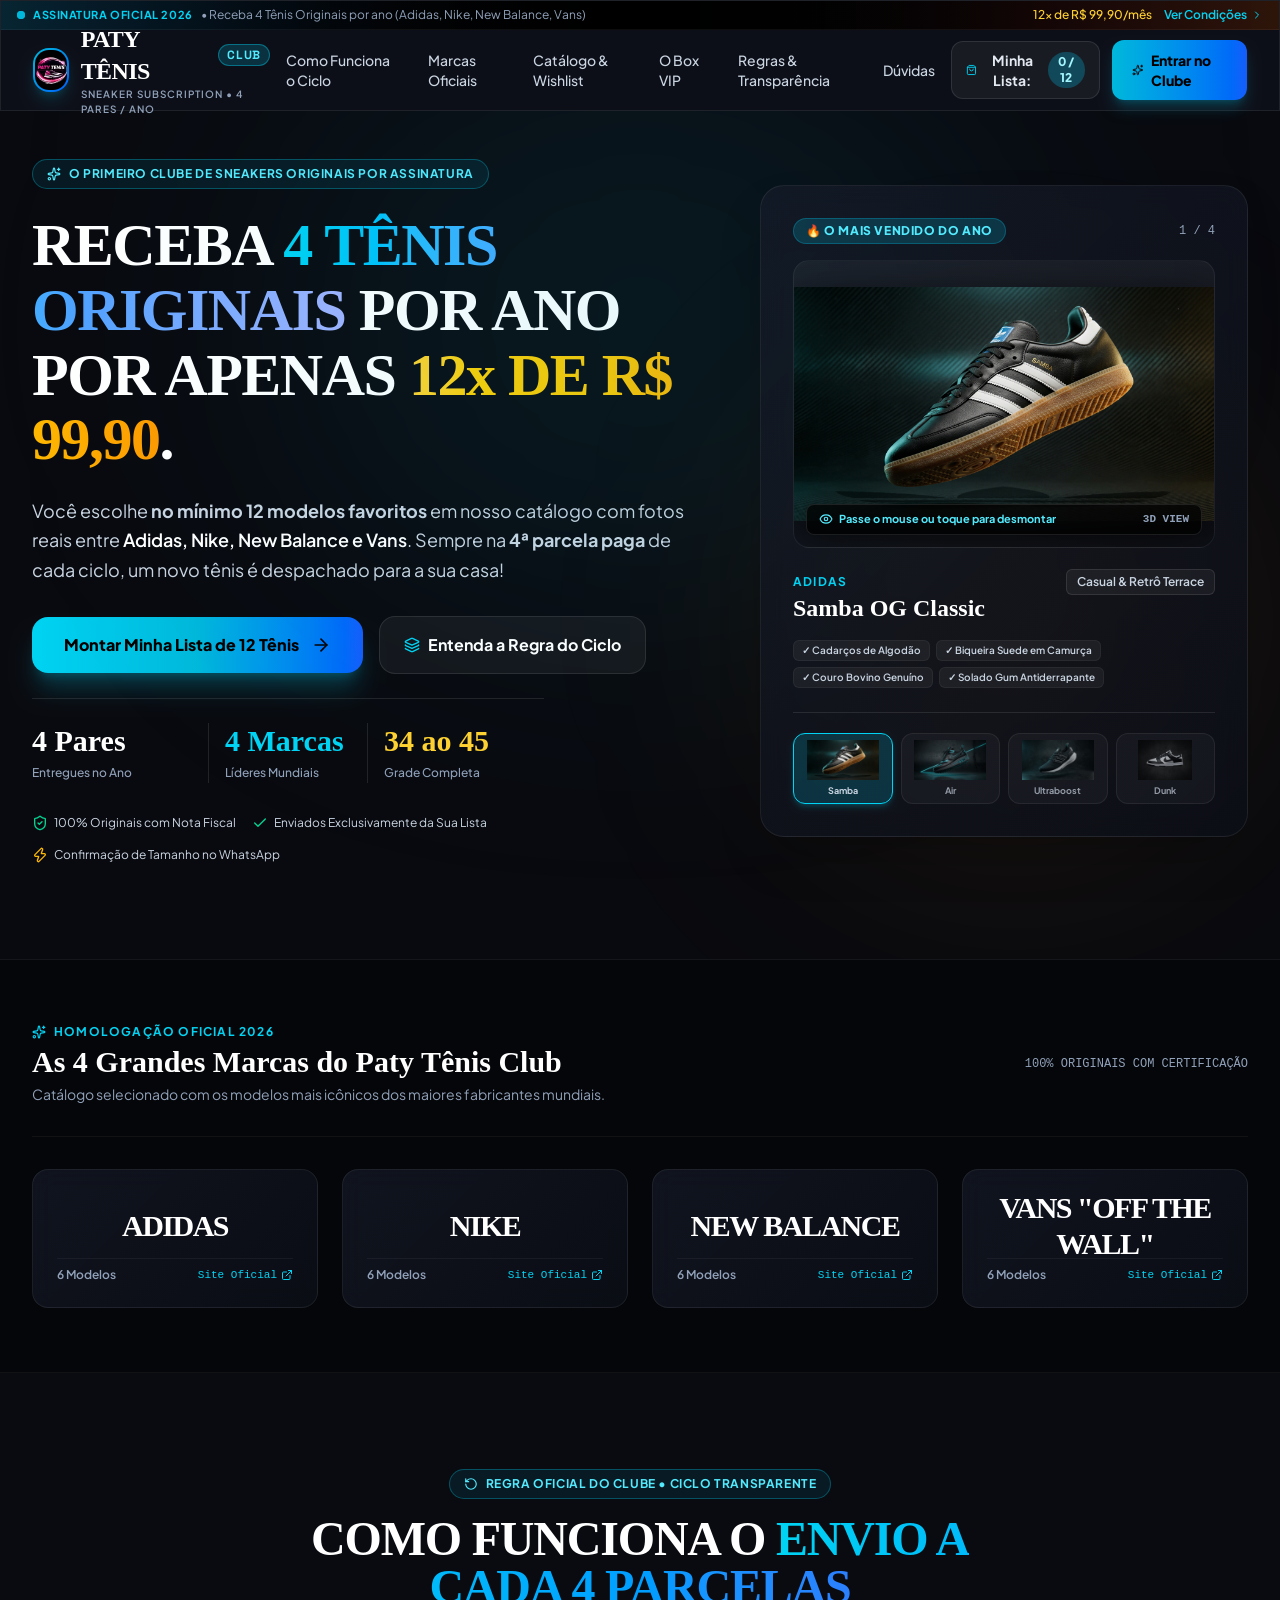
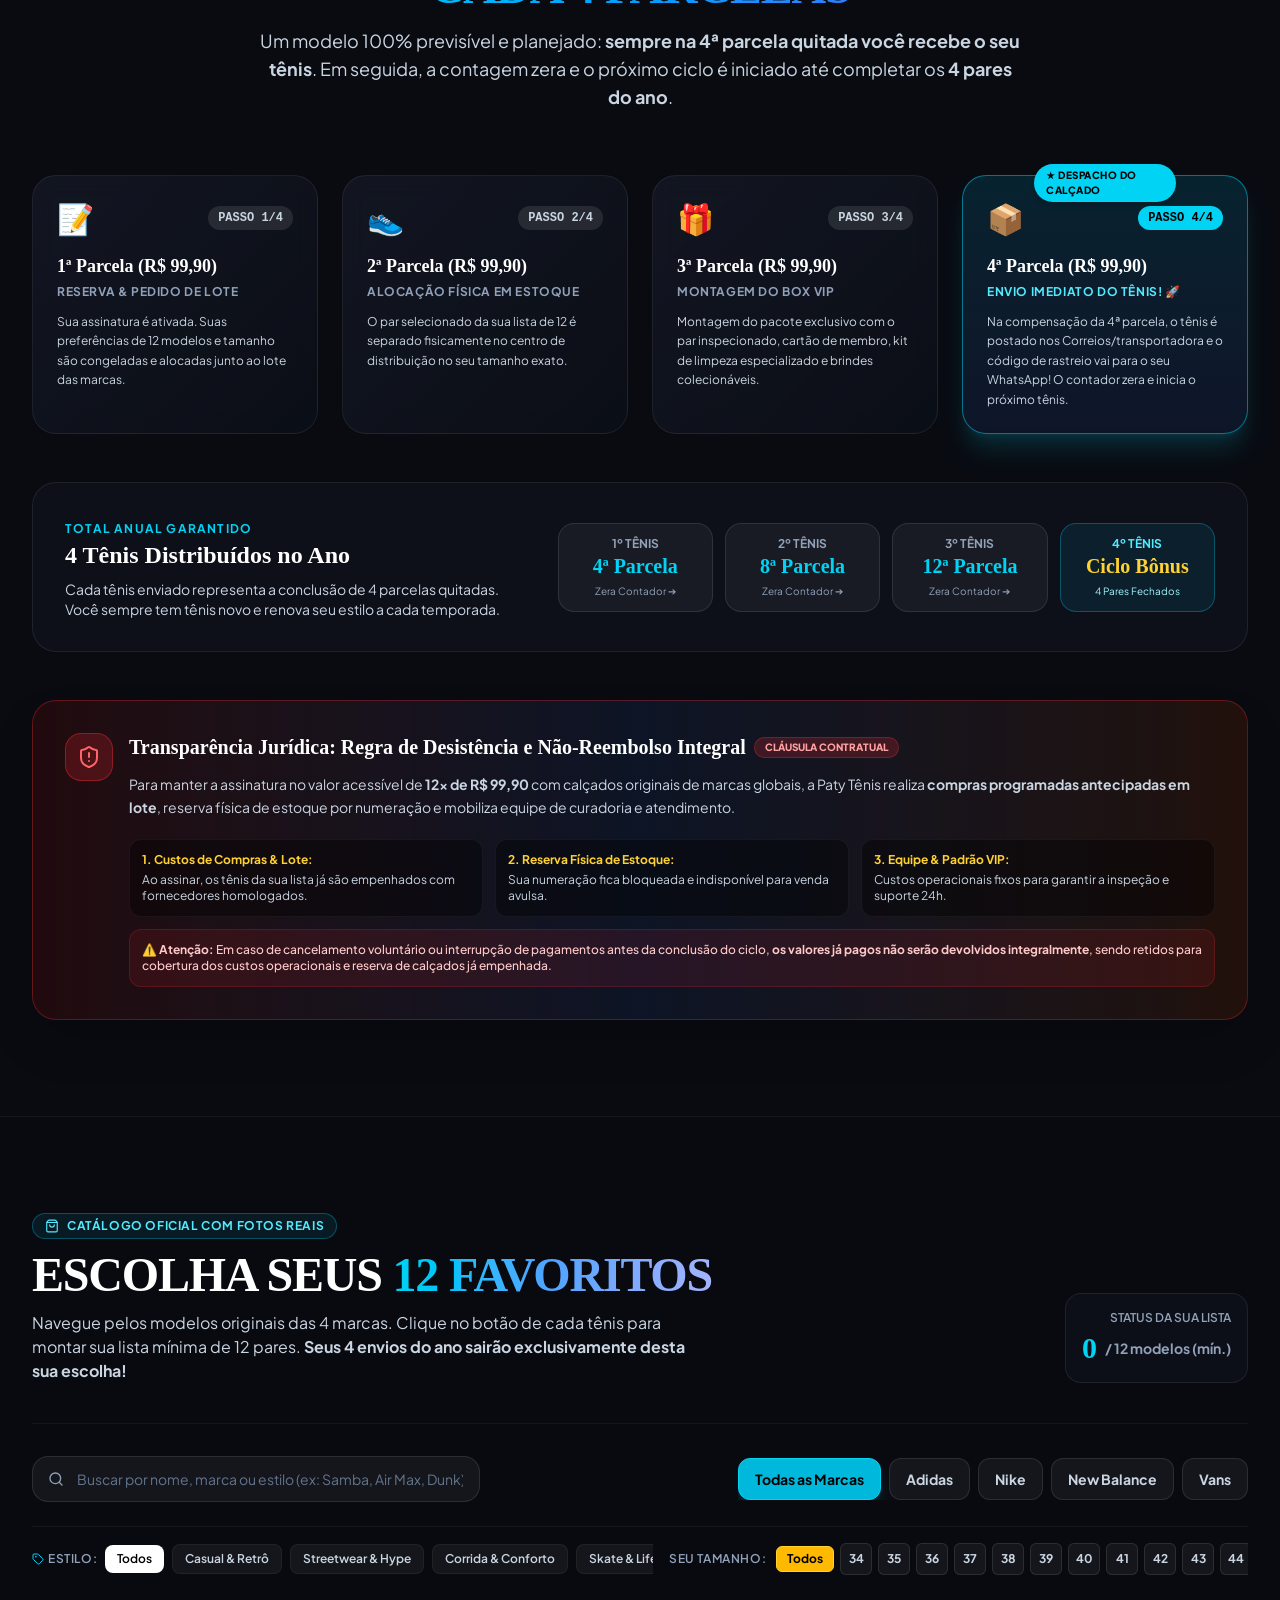
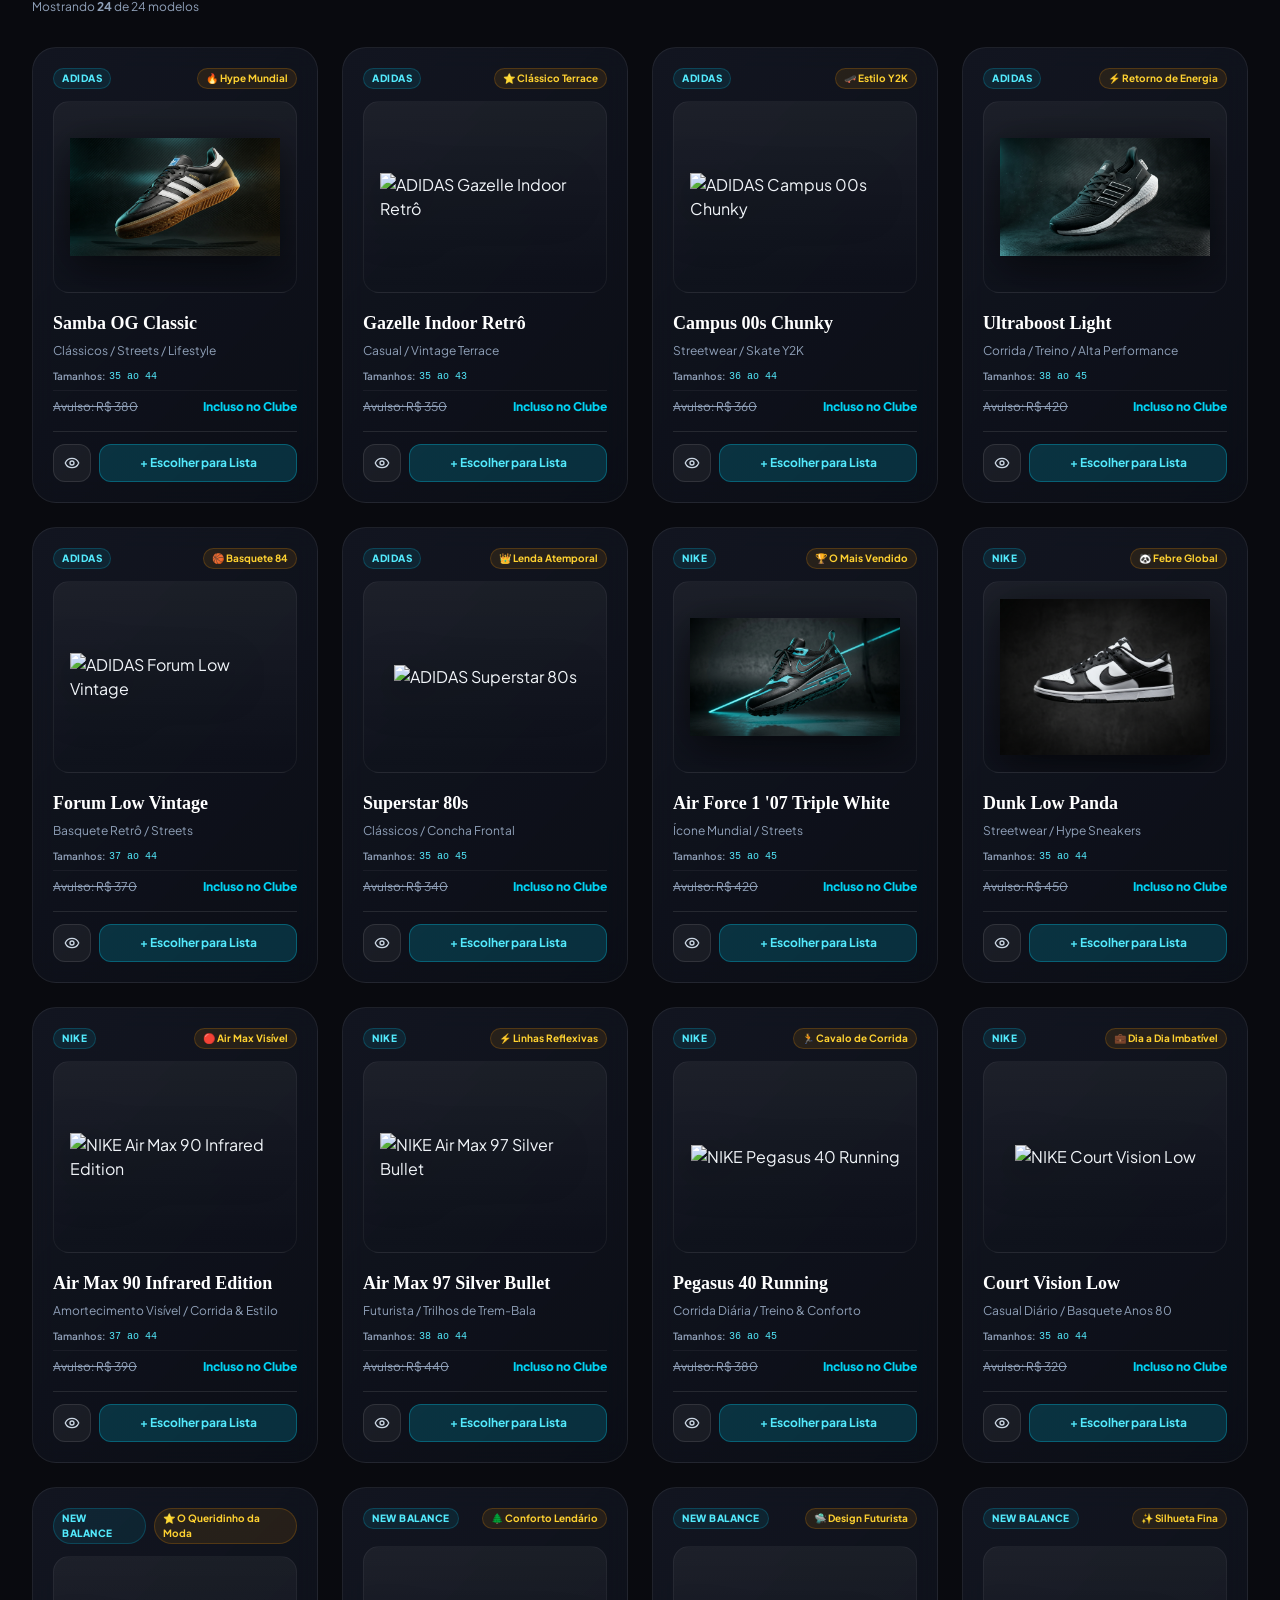
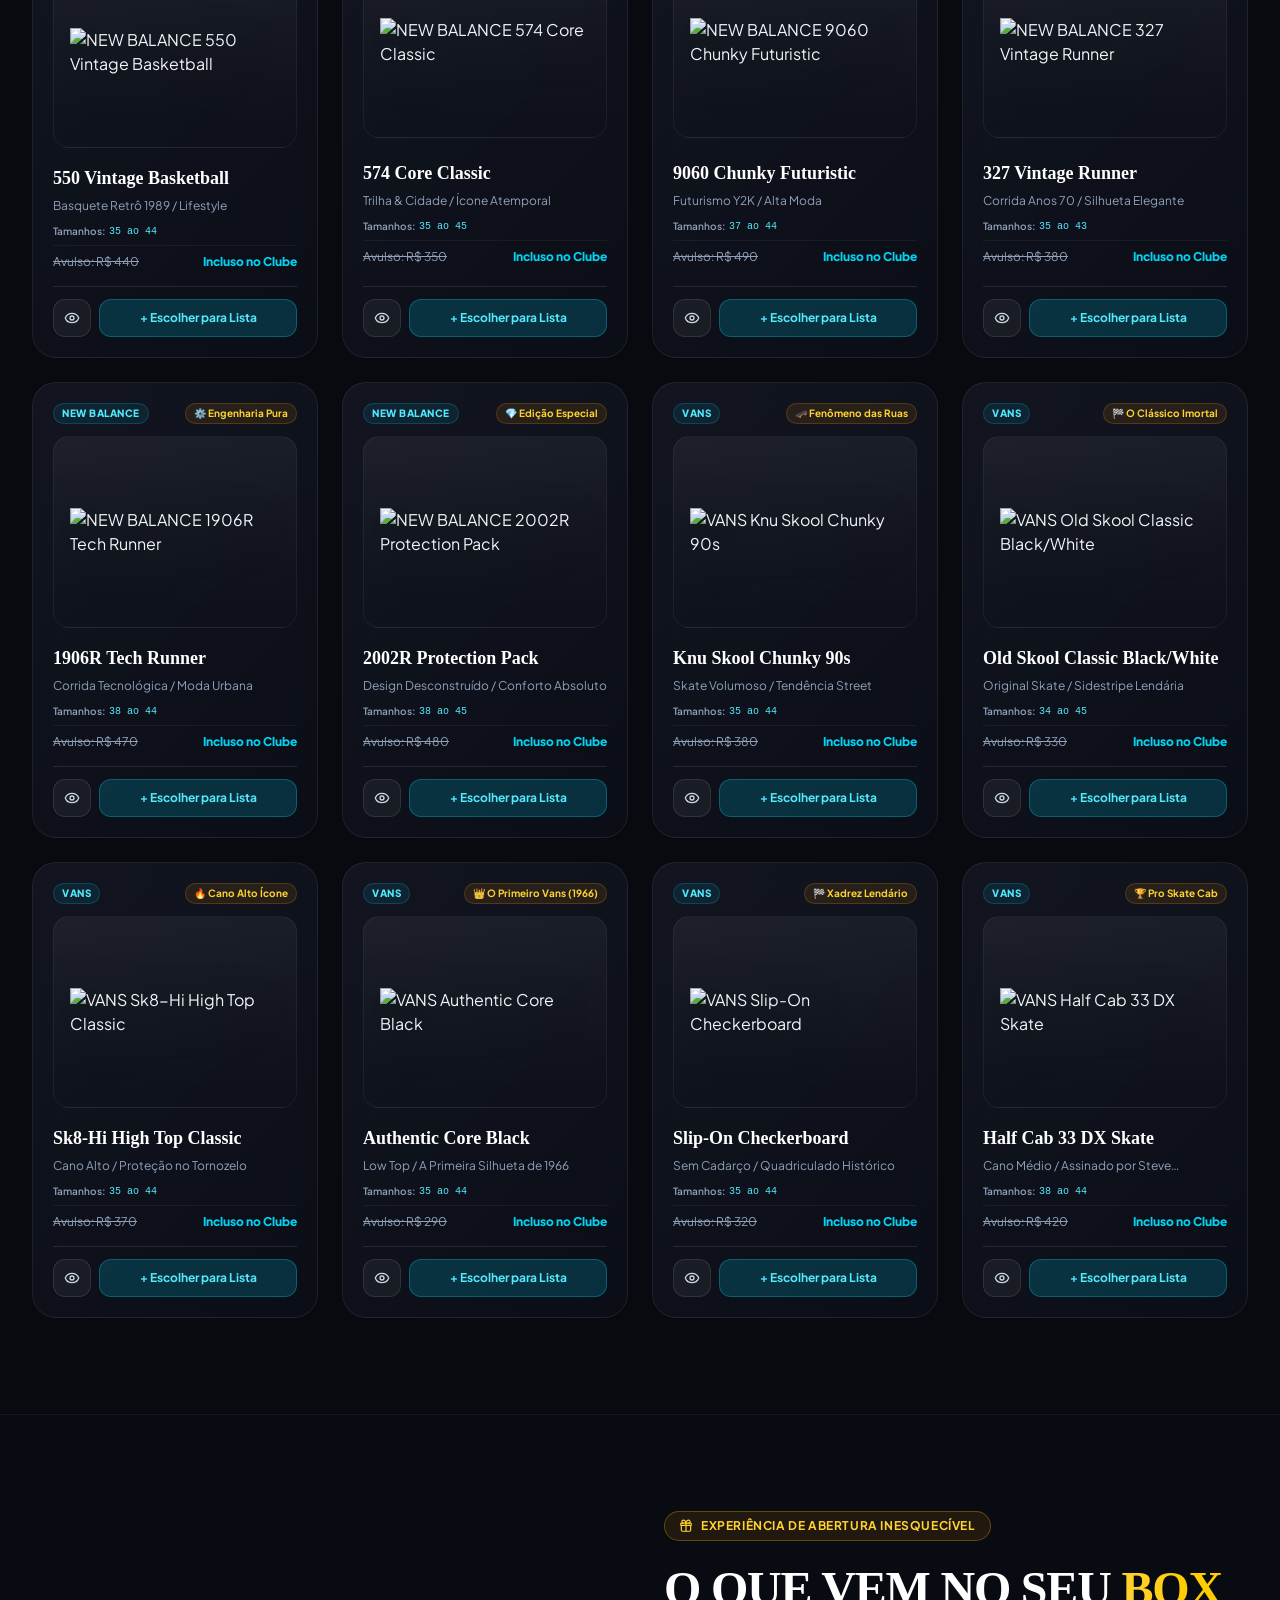
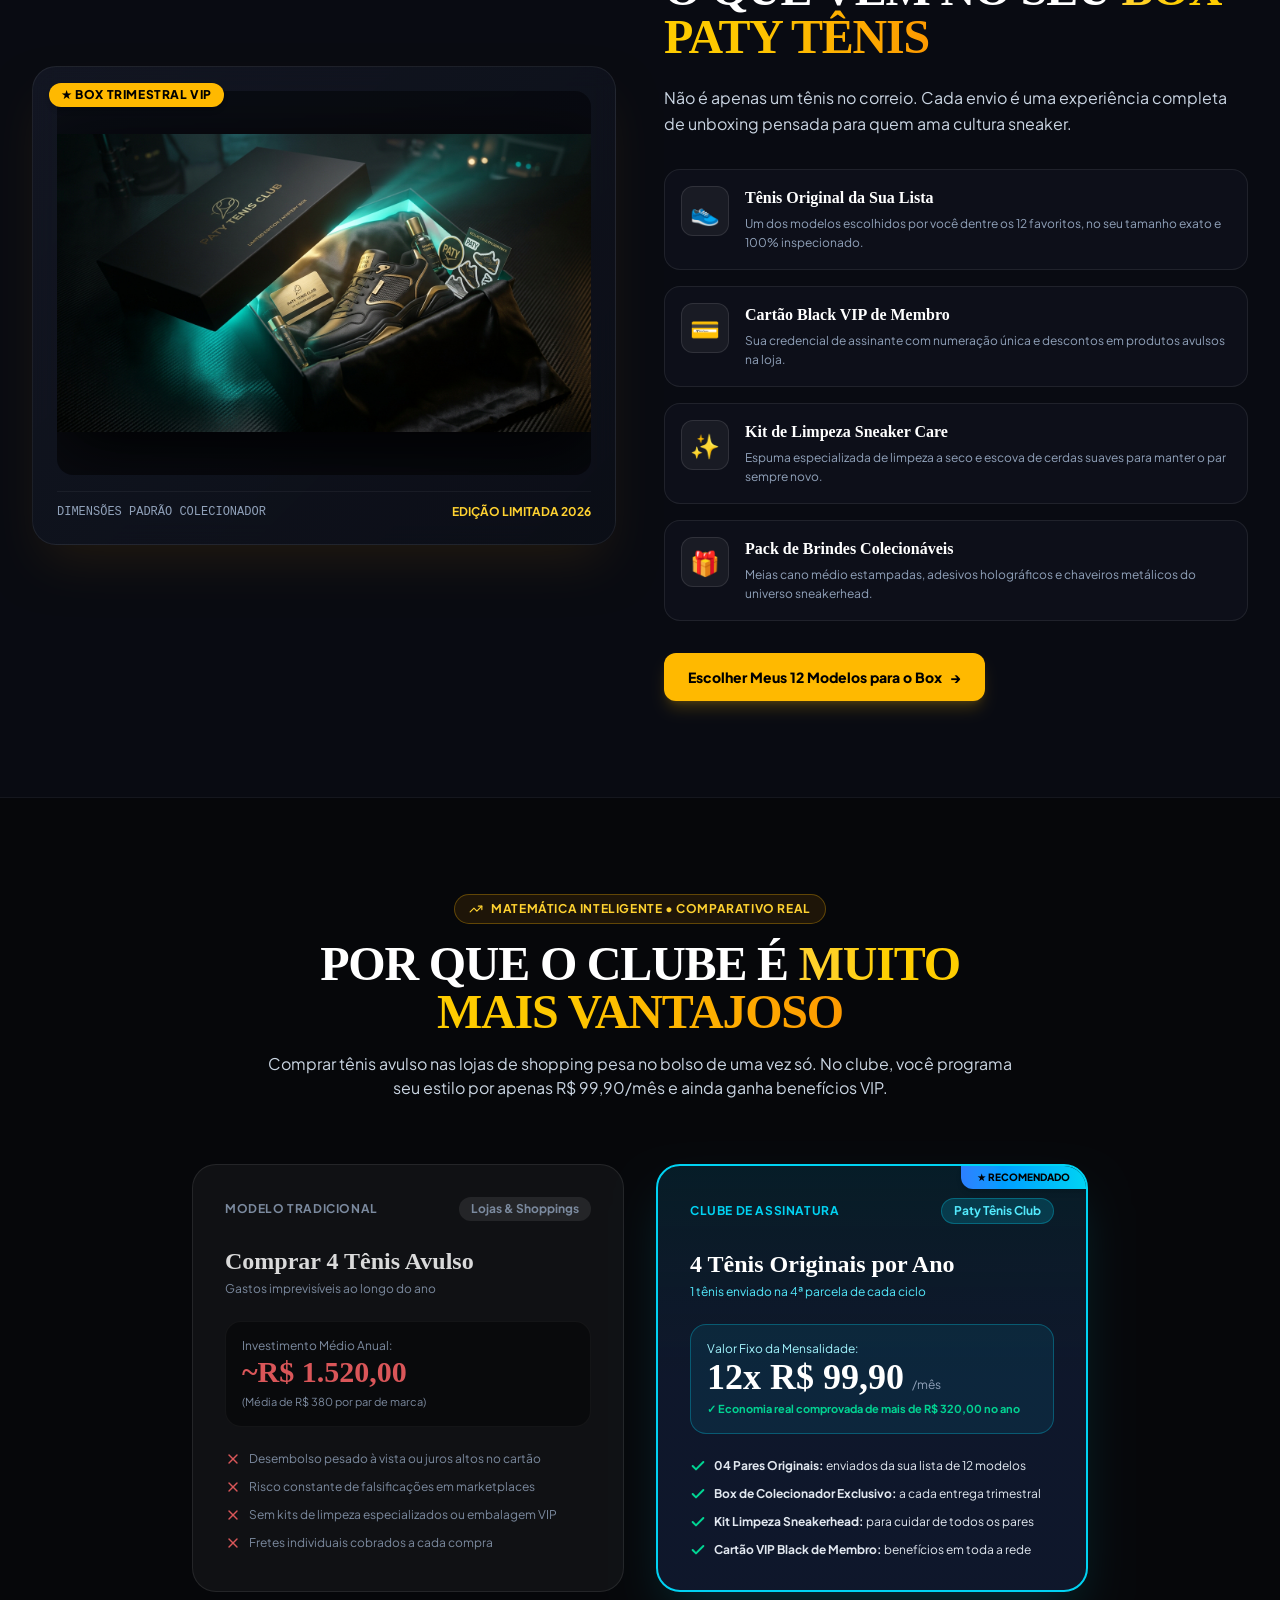
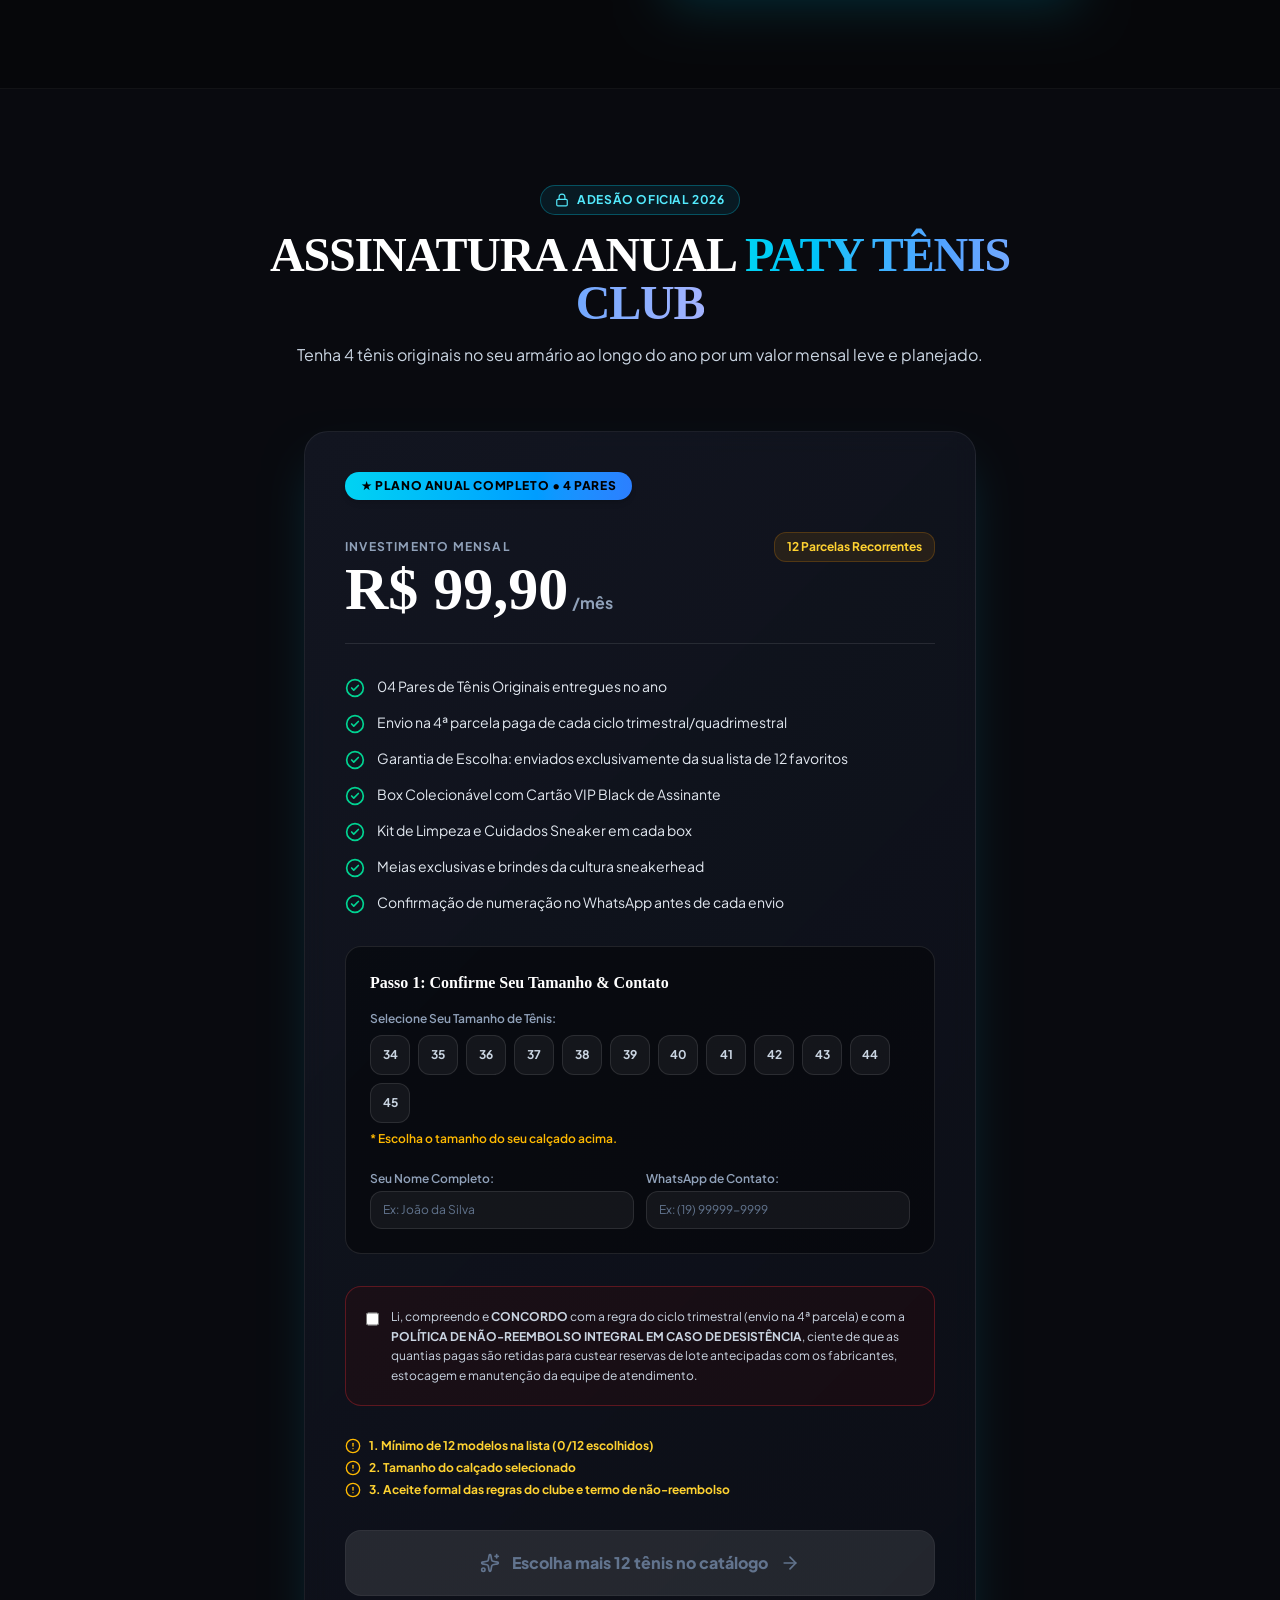
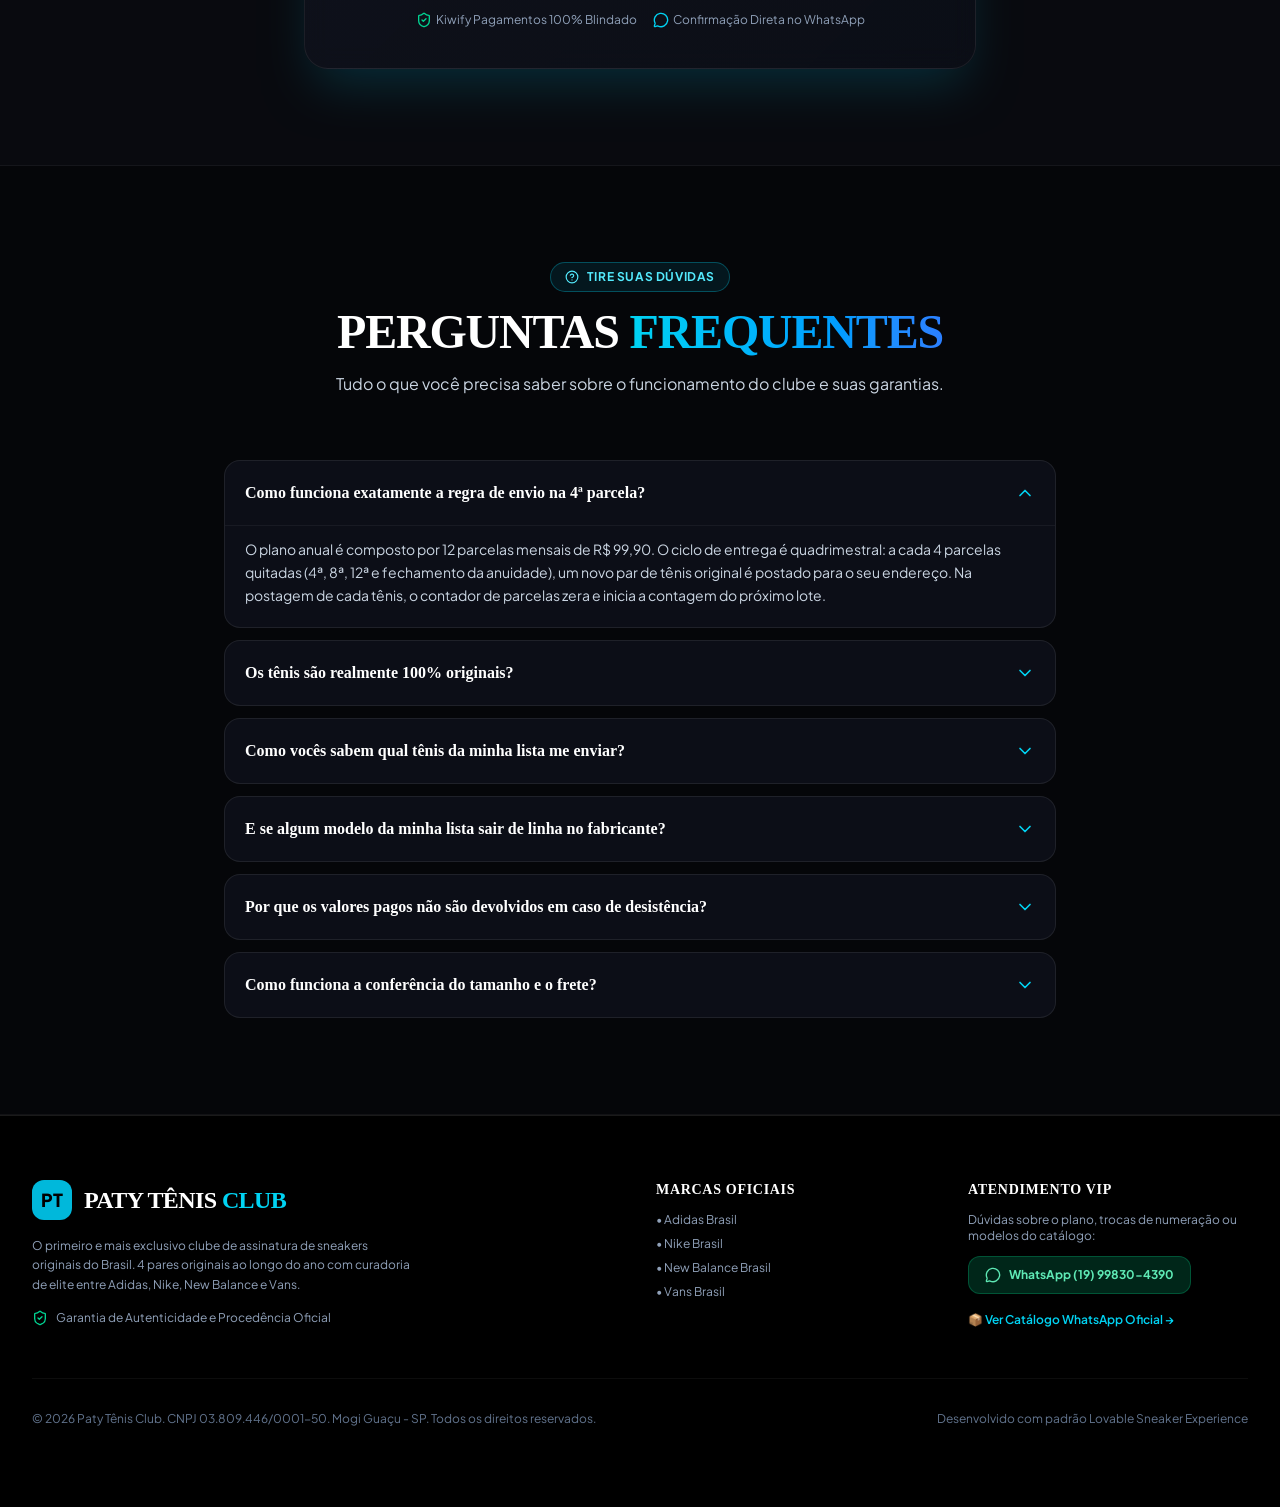
==== commit 503cc5e8: "feat: update official support phone 19 99830-4390 and wine club specs" ====
--- a/index.html
+++ b/index.html
@@ -16,8 +16,8 @@
   <link
     href="https://fonts.googleapis.com/css2?family=Outfit:wght@400;500;600;700;800;900&family=Plus+Jakarta+Sans:wght@300;400;500;600;700;800&family=Space+Grotesk:wght@500;700&display=swap"
     rel="stylesheet">
-  <script type="module" crossorigin src="./assets/index-XQGA1KAG.js"></script>
-  <link rel="stylesheet" crossorigin href="./assets/index-DJy3a5mh.css">
+  <script type="module" crossorigin src="./assets/index-DZahI5v4.js"></script>
+  <link rel="stylesheet" crossorigin href="./assets/index-siM-W_td.css">
 </head>
 
   <body
